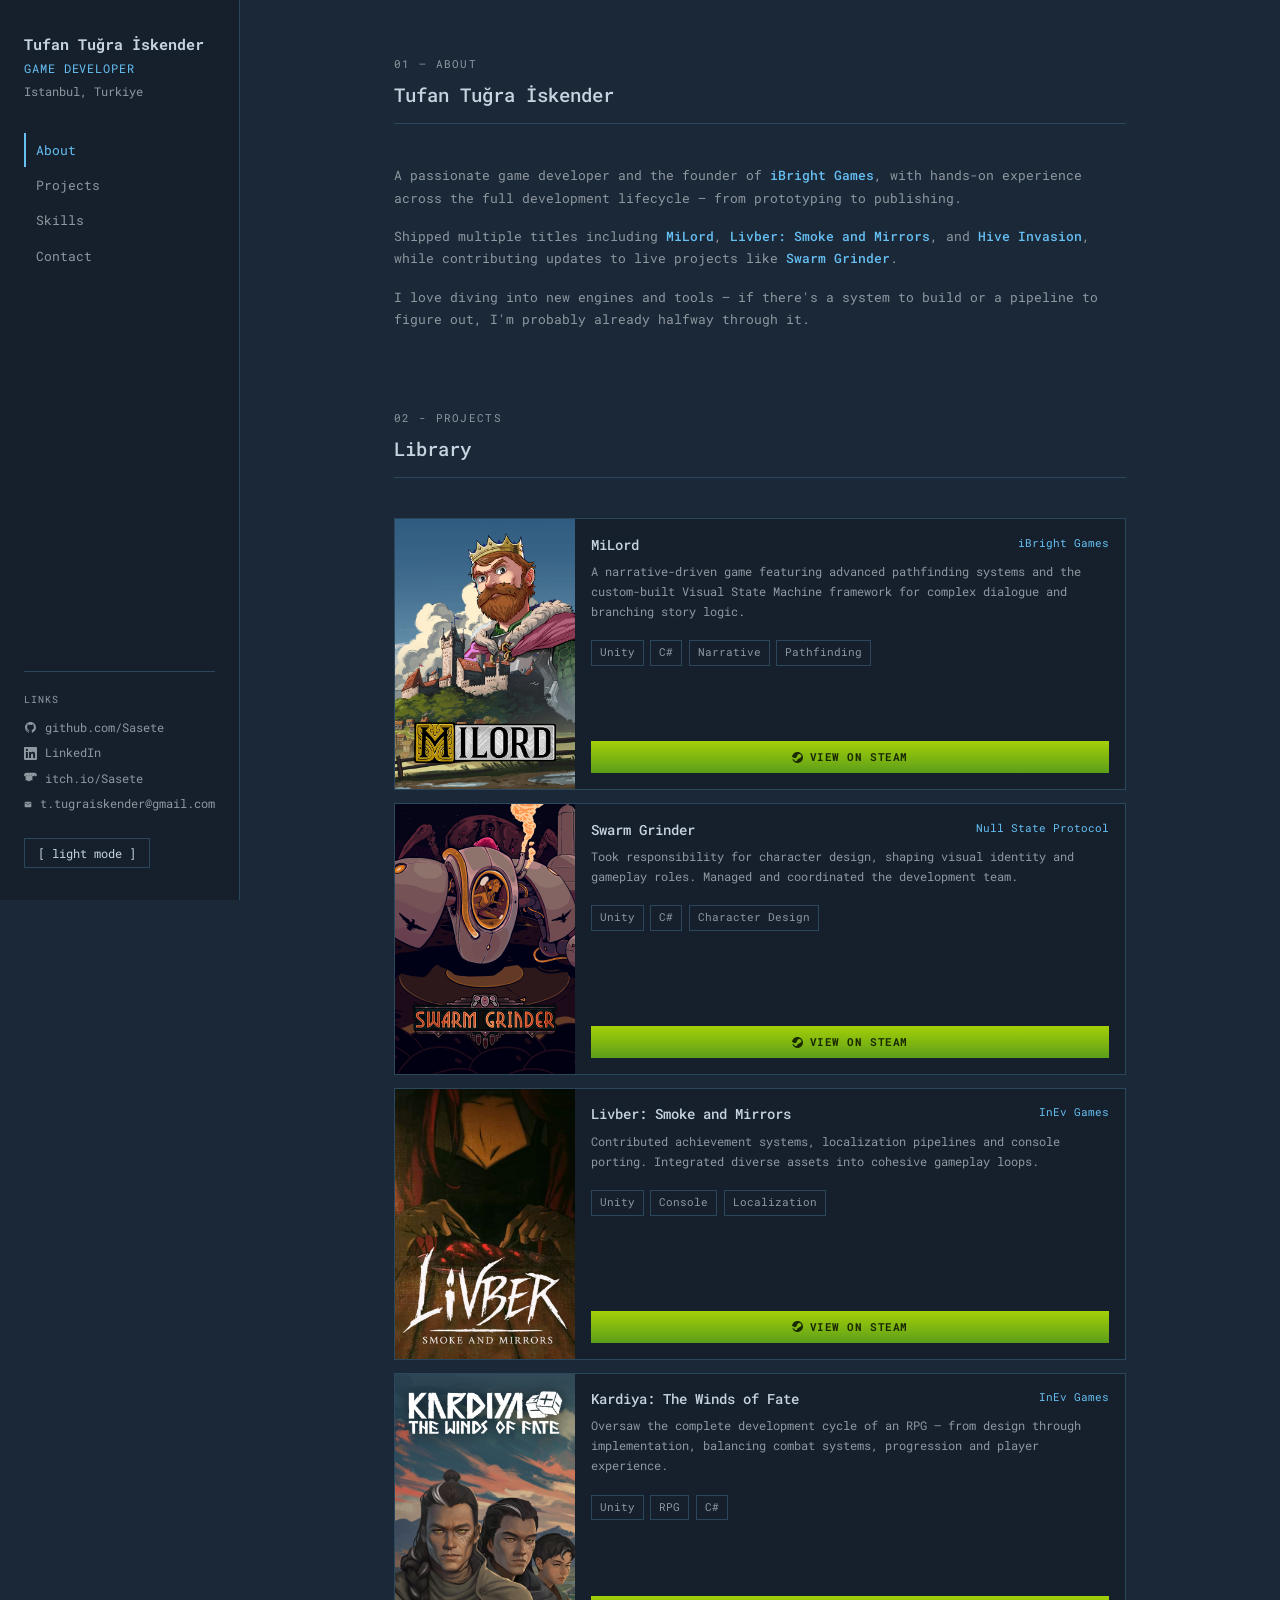
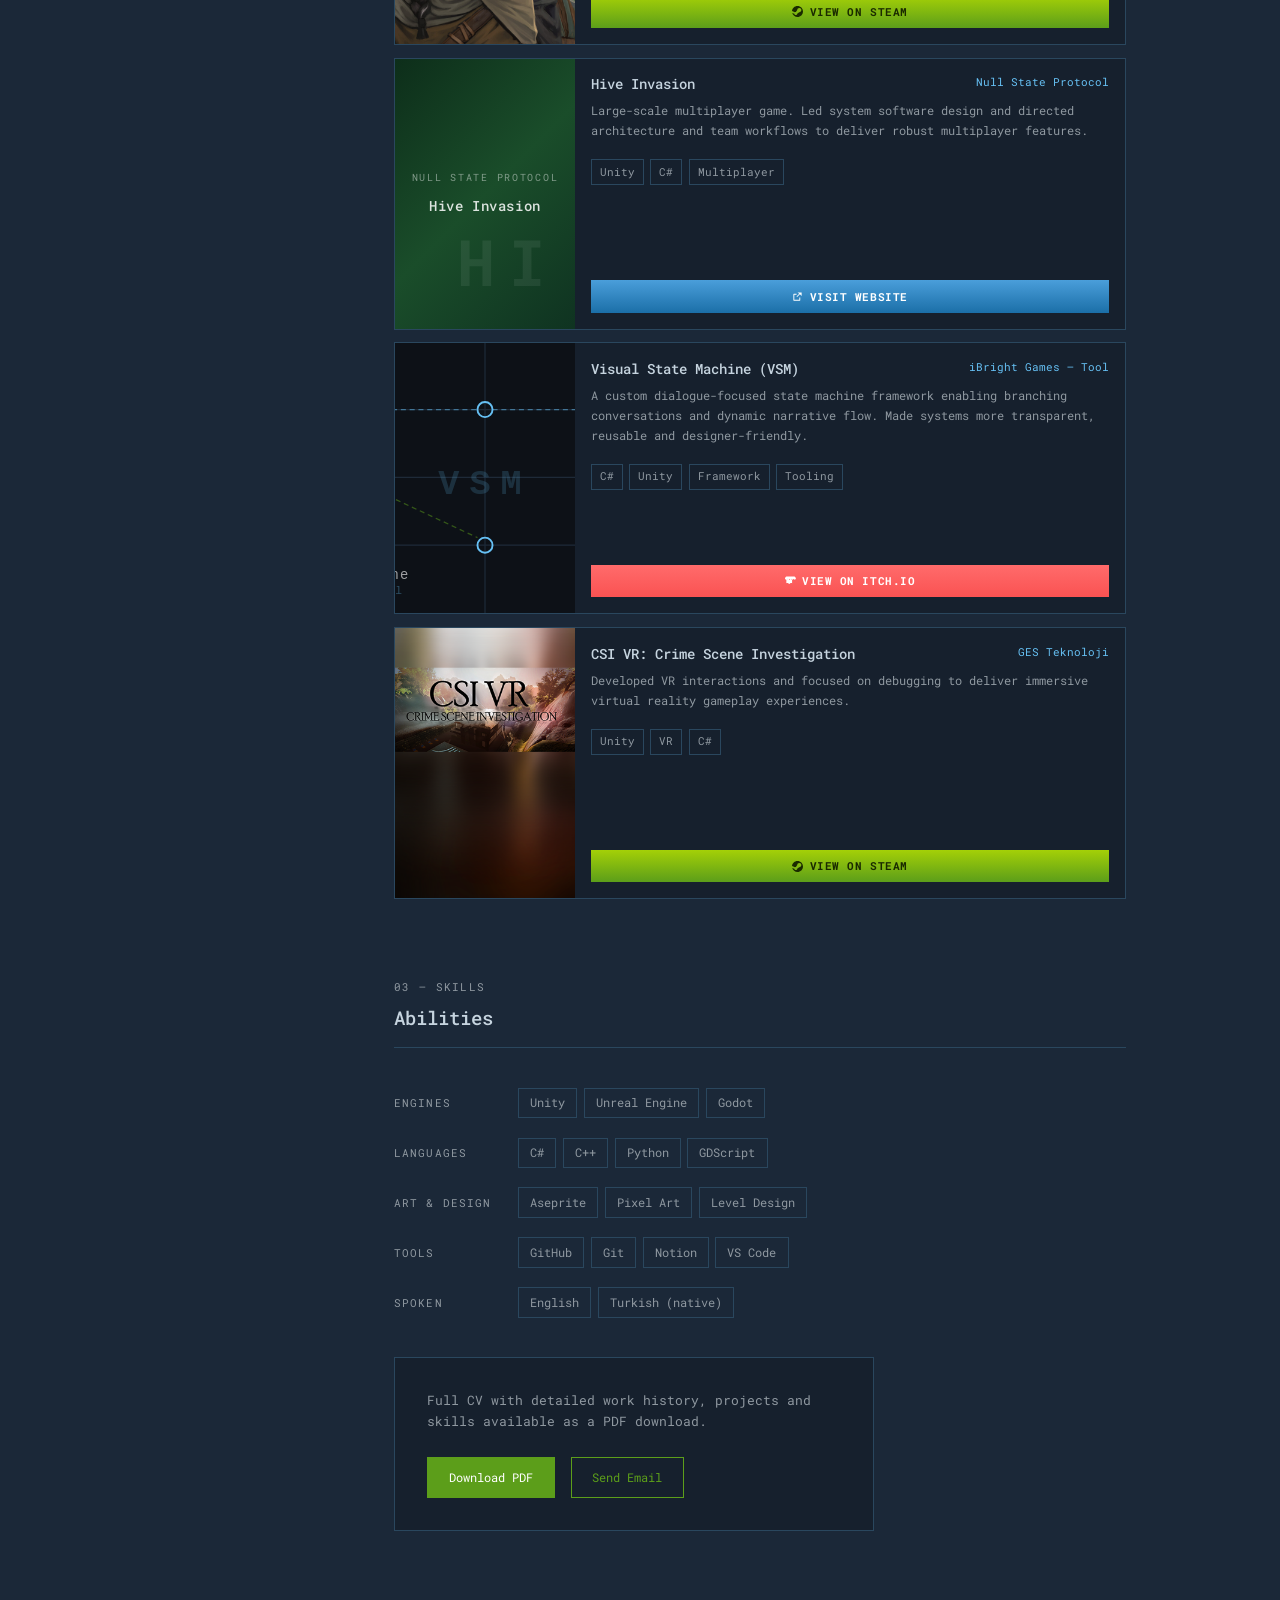
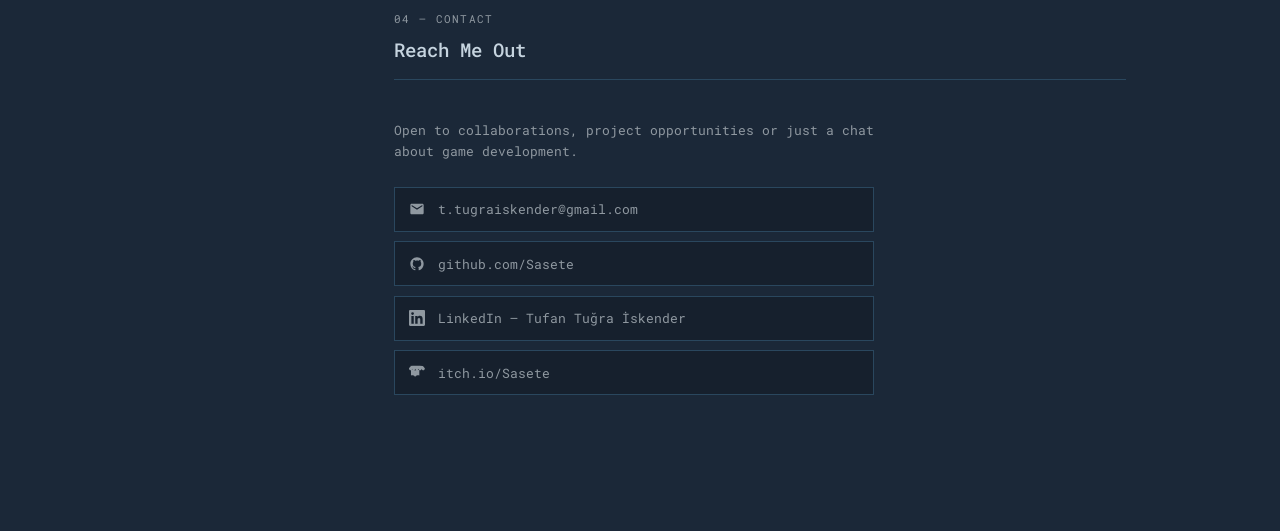
==== index.html @ b5fe5de0 "Some tweaks" ====
<!DOCTYPE html>
<html lang="en">
<head>
  <meta charset="UTF-8" />
  <meta name="viewport" content="width=device-width, initial-scale=1.0" />
  <title>Tufan Tuğra İskender — Game Developer</title>
  <link href="https://fonts.googleapis.com/css2?family=Roboto+Mono:wght@300;400;500;700&display=swap" rel="stylesheet" />
  <style>
    /* ── Variables ───────────────────────────────────────── */
    :root {
      --primary-bg:    #eef2f7;
      --secondary-bg:  #ffffff;
      --text-primary:  #1a2634;
      --text-secondary:#5a6e82;
      --accent:        #1b6fa8;
      --accent-hover:  #1a5f94;
      --border:        #c2d0df;
      --sidebar-w:     240px;
    }
    body.dark {
      --primary-bg:    #1b2838;
      --secondary-bg:  #16202d;
      --text-primary:  #c6d4df;
      --text-secondary:#8f98a0;
      --accent:        #66c0f4;
      --accent-hover:  #4fa3e3;
      --border:        #2a475e;
    }

    /* ── Reset ───────────────────────────────────────────── */
    *, *::before, *::after { box-sizing: border-box; margin: 0; padding: 0; }
    html { scroll-behavior: smooth; }
    body {
      font-family: 'Roboto Mono', monospace;
      font-size: 0.875rem;
      line-height: 1.6;
      background: var(--primary-bg);
      color: var(--text-primary);
      transition: background 0.3s, color 0.3s;
    }
    a { color: var(--accent); text-decoration: none; }
    a:hover { color: var(--accent-hover); }

    /* ── Sidebar ─────────────────────────────────────────── */
    .sidebar {
      position: fixed;
      top: 0; left: 0;
      width: var(--sidebar-w);
      height: 100vh;
      background: var(--secondary-bg);
      border-right: 1px solid var(--border);
      display: flex;
      flex-direction: column;
      padding: 2rem 1.5rem;
      overflow-y: auto;
      z-index: 100;
      transition: background 0.3s, border-color 0.3s;
    }
    .sidebar-name {
      font-size: 0.95rem;
      font-weight: 700;
      color: var(--text-primary);
      margin-bottom: 0.2rem;
    }
    .sidebar-title {
      font-size: 0.72rem;
      color: var(--accent);
      text-transform: uppercase;
      letter-spacing: 0.08em;
      margin-bottom: 0.3rem;
    }
    .sidebar-location {
      font-size: 0.72rem;
      color: var(--text-secondary);
      margin-bottom: 2rem;
    }
    .sidebar-nav { flex: 1; }
    .sidebar-nav ul { list-style: none; }
    .sidebar-nav li { margin-bottom: 0.1rem; }
    .sidebar-nav a {
      display: block;
      padding: 0.4rem 0;
      font-size: 0.82rem;
      color: var(--text-secondary);
      transition: color 0.2s, padding-left 0.2s;
      border-left: 2px solid transparent;
      padding-left: 0.6rem;
    }
    .sidebar-nav a:hover,
    .sidebar-nav a.active {
      color: var(--accent);
      border-left-color: var(--accent);
    }
    .sidebar-divider {
      border: none;
      border-top: 1px solid var(--border);
      margin: 1.2rem 0;
    }
    .sidebar-section-label {
      font-size: 0.65rem;
      text-transform: uppercase;
      letter-spacing: 0.1em;
      color: var(--text-secondary);
      margin-bottom: 0.6rem;
    }
    .sidebar-links { display: flex; flex-direction: column; gap: 0.35rem; }
    .sidebar-links a {
      font-size: 0.78rem;
      color: var(--text-secondary);
      display: flex; align-items: center; gap: 0.5rem;
    }
    .sidebar-links a:hover { color: var(--accent); }
    .sidebar-footer { margin-top: auto; padding-top: 1.5rem; }
    .theme-btn {
      background: none;
      border: 1px solid var(--border);
      color: var(--text-primary);
      font-family: 'Roboto Mono', monospace;
      font-size: 0.72rem;
      padding: 0.4rem 0.8rem;
      cursor: pointer;
      transition: border-color 0.2s, color 0.2s;
    }
    .theme-btn:hover { border-color: var(--accent); color: var(--accent); }

    /* ── Content ─────────────────────────────────────────── */
    .content {
      margin-left: max(var(--sidebar-w), calc((100% - 860px + var(--sidebar-w)) / 2));
      padding: 3.5rem 4rem;
      max-width: 860px;
    }

    /* ── Section ─────────────────────────────────────────── */
    .section { margin-bottom: 5rem; }
    .section-header {
      margin-bottom: 2.5rem;
      padding-bottom: 0.8rem;
      border-bottom: 1px solid var(--border);
    }
    .section-eyebrow {
      font-size: 0.68rem;
      text-transform: uppercase;
      letter-spacing: 0.12em;
      color: var(--text-secondary);
      display: block;
      margin-bottom: 0.4rem;
    }
    .section-title {
      font-size: 1.2rem;
      font-weight: 500;
      color: var(--text-primary);
    }

    /* ── About ───────────────────────────────────────────── */
    .about-bio p {
      color: var(--text-secondary);
      font-size: 0.82rem;
      margin-bottom: 1rem;
      line-height: 1.7;
    }
    .about-bio p:last-child { margin-bottom: 0; }
    .about-bio strong { color: var(--accent); font-weight: 500; }

    /* ── Experience ──────────────────────────────────────── */
    .exp-list { display: flex; flex-direction: column; gap: 2.5rem; }
    .exp-item {}
    .exp-header {
      display: flex; align-items: baseline;
      justify-content: space-between;
      margin-bottom: 0.15rem;
      flex-wrap: wrap; gap: 0.3rem;
    }
    .exp-company {
      font-size: 0.9rem;
      font-weight: 500;
      color: var(--text-primary);
    }
    .exp-period {
      font-size: 0.72rem;
      color: var(--text-secondary);
    }
    .exp-role {
      font-size: 0.75rem;
      color: var(--accent);
      text-transform: uppercase;
      letter-spacing: 0.06em;
      margin-bottom: 0.9rem;
    }
    .exp-projects { display: flex; flex-direction: column; gap: 1rem; }
    .exp-project-name {
      font-size: 0.8rem;
      font-weight: 500;
      color: var(--text-primary);
      margin-bottom: 0.3rem;
      border-left: 2px solid var(--accent);
      padding-left: 0.6rem;
    }
    .exp-bullets { list-style: none; padding-left: 1.2rem; }
    .exp-bullets li {
      position: relative;
      font-size: 0.78rem;
      color: var(--text-secondary);
      line-height: 1.6;
      margin-bottom: 0.2rem;
      padding-left: 0.2rem;
    }
    .exp-bullets li::before {
      content: "—";
      position: absolute;
      left: -1rem;
      color: var(--accent);
    }

    /* ── Skills ──────────────────────────────────────────── */
    .skills-grid { display: flex; flex-direction: column; gap: 1.2rem; }
    .skill-row { display: flex; align-items: baseline; gap: 1.5rem; flex-wrap: wrap; }
    .skill-row-label {
      font-size: 0.7rem;
      text-transform: uppercase;
      letter-spacing: 0.1em;
      color: var(--text-secondary);
      min-width: 100px;
      flex-shrink: 0;
    }
    .skill-tags { display: flex; flex-wrap: wrap; gap: 0.4rem; }
    .tag {
      font-size: 0.75rem;
      color: var(--text-secondary);
      background: var(--primary-bg);
      padding: 0.3rem 0.7rem;
      border: 1px solid var(--border);
      transition: color 0.2s, border-color 0.2s;
    }
    .tag:hover { color: var(--accent); border-color: var(--accent); }

    /* ── Project Covers ──────────────────────────────────── */
    .project-cover {
      width: 180px;
      flex-shrink: 0;
      aspect-ratio: 2 / 3;
      overflow: hidden;
      position: relative;
      background: var(--primary-bg);
    }
    .project-cover img {
      width: 100%; height: 100%;
      object-fit: cover; display: block;
    }
    .project-cover-placeholder {
      width: 100%; height: 100%;
      display: flex; align-items: center; justify-content: center;
      flex-direction: column; gap: 0.6rem;
      font-family: 'Roboto Mono', monospace;
      position: absolute; top: 0; left: 0;
    }
    .project-cover-placeholder .ph-label {
      font-size: 0.6rem;
      text-transform: uppercase;
      letter-spacing: 0.18em;
      opacity: 0.45;
      color: #fff;
    }
    .project-cover-placeholder .ph-title {
      font-size: 0.88rem;
      font-weight: 500;
      color: rgba(255,255,255,0.85);
      letter-spacing: 0.04em;
      text-align: center;
      padding: 0 1rem;
    }
    .project-cover-placeholder .ph-mono {
      font-size: 4rem;
      font-weight: 700;
      color: rgba(255,255,255,0.07);
      letter-spacing: 0.2em;
      position: absolute;
      bottom: 1rem; right: 1rem;
    }

    /* ── Projects ────────────────────────────────────────── */
    .projects-list {
      display: flex;
      flex-direction: column;
      gap: 0.8rem;
    }
    .project-item {
      display: flex;
      flex-direction: row;
      color: inherit;
      text-decoration: none;
      border: 1px solid var(--border);
      background: var(--secondary-bg);
      transition: border-color 0.2s;
      cursor: pointer;
      overflow: hidden;
    }
    .project-item:hover { border-color: var(--accent); }
    .project-item-body {
      padding: 0.9rem 1rem 1rem;
      display: flex;
      flex-direction: column;
      justify-content: space-between;
      flex: 1;
      min-width: 0;
    }
    .project-item-body-top { display: flex; flex-direction: column; gap: 0.35rem; }
    .project-store-btn {
      display: flex;
      align-items: center;
      justify-content: center;
      gap: 0.4rem;
      margin-top: 0.8rem;
      padding: 0.45rem 0.7rem;
      background: linear-gradient(180deg, #a4d007 0%, #5c9e1a 100%);
      color: #1a2a00;
      font-family: 'Roboto Mono', monospace;
      font-size: 0.7rem;
      font-weight: 700;
      letter-spacing: 0.05em;
      text-transform: uppercase;
      border: none;
      transition: filter 0.15s;
    }
    .project-item:hover .project-store-btn { filter: brightness(1.12); }
    .project-store-btn.itch {
      background: linear-gradient(180deg, #ff6b6b 0%, #fa5252 100%);
      color: #fff;
    }
    .project-store-btn.website {
      background: linear-gradient(180deg, #4a9eda 0%, #1b6fa8 100%);
      color: #fff;
    }
    .project-cover-cta {
      position: absolute; inset: 0;
      display: flex; align-items: center; justify-content: center;
      background: rgba(0,0,0,0.5);
      opacity: 0;
      transition: opacity 0.2s;
      font-size: 0.68rem;
      letter-spacing: 0.14em;
      text-transform: uppercase;
      color: rgba(255,255,255,0.9);
      gap: 0.4rem;
    }
    .project-item:hover .project-cover-cta { opacity: 1; }
    .project-top {
      display: flex; align-items: flex-start;
      justify-content: space-between;
      flex-wrap: wrap; gap: 0.3rem;
    }
    .project-name {
      font-size: 0.88rem;
      font-weight: 500;
      color: var(--text-primary);
    }
    .project-company {
      font-size: 0.7rem;
      color: var(--accent);
    }
    .project-desc {
      font-size: 0.78rem;
      color: var(--text-secondary);
      line-height: 1.6;
      margin-bottom: 0.8rem;
    }
    .project-tags { display: flex; flex-wrap: wrap; gap: 0.4rem; }
    .project-tag {
      font-size: 0.68rem;
      color: var(--text-secondary);
      border: 1px solid var(--border);
      padding: 0.2rem 0.5rem;
    }
    .project-footer {
      display: flex; align-items: center;
      justify-content: space-between;
      flex-wrap: wrap; gap: 0.5rem;
      margin-top: 0.9rem;
    }
    .project-store-link {
      display: inline-flex; align-items: center; gap: 0.4rem;
      font-size: 0.72rem;
      color: var(--text-secondary);
      border: 1px solid var(--border);
      padding: 0.3rem 0.7rem;
      transition: border-color 0.2s, color 0.2s;
    }
    .project-store-link:hover {
      border-color: var(--accent);
      color: var(--accent);
    }

    /* ── CV ──────────────────────────────────────────────── */
    .cv-block {
      border: 1px solid var(--border);
      padding: 2rem;
      background: var(--secondary-bg);
      max-width: 480px;
    }
    .cv-block p {
      font-size: 0.8rem;
      color: var(--text-secondary);
      margin-bottom: 1.5rem;
      line-height: 1.7;
    }
    .cv-buttons { display: flex; gap: 1rem; flex-wrap: wrap; }
    .btn {
      display: inline-block;
      padding: 0.6rem 1.3rem;
      font-family: 'Roboto Mono', monospace;
      font-size: 0.78rem;
      cursor: pointer;
      transition: all 0.2s;
      text-decoration: none;
    }
    .btn-filled {
      background: var(--accent);
      color: #fff;
      border: 1px solid var(--accent);
    }
    .btn-filled:hover {
      background: var(--accent-hover);
      border-color: var(--accent-hover);
      color: #fff;
    }
    body.dark .btn-filled {
      background: #5c9e1a;
      border-color: #5c9e1a;
      color: #fff;
    }
    body.dark .btn-filled:hover {
      background: #6db82a;
      border-color: #6db82a;
      color: #fff;
    }
    .btn-outline {
      background: transparent;
      color: var(--accent);
      border: 1px solid var(--accent);
    }
    .btn-outline:hover {
      background: var(--accent);
      color: #fff;
    }
    .btn-secondary {
      background: transparent;
      border: 1px solid var(--accent);
      color: var(--accent);
    }
    .btn-secondary:hover {
      background: var(--accent);
      color: #fff;
    }
    body.dark .btn-secondary {
      border-color: #5c9e1a;
      color: #5c9e1a;
    }
    body.dark .btn-secondary:hover {
      background: #5c9e1a;
      border-color: #5c9e1a;
      color: #fff;
    }

    /* ── Contact ─────────────────────────────────────────── */
    .contact-block { max-width: 480px; }
    .contact-block p {
      font-size: 0.8rem;
      color: var(--text-secondary);
      margin-bottom: 1.5rem;
      line-height: 1.7;
    }
    .contact-links-list { display: flex; flex-direction: column; gap: 0.6rem; }
    .contact-link-item {
      display: flex; align-items: center; gap: 0.8rem;
      padding: 0.7rem 0.9rem;
      border: 1px solid var(--border);
      background: var(--secondary-bg);
      font-size: 0.8rem;
      color: var(--text-secondary);
      transition: border-color 0.2s, color 0.2s;
    }
    .contact-link-item:hover {
      border-color: var(--accent);
      color: var(--accent);
    }
    .contact-link-item span:first-child { font-size: 1rem; }

    /* ── Education ───────────────────────────────────────── */
    .edu-item { display: flex; justify-content: space-between; flex-wrap: wrap; gap: 0.5rem; }
    .edu-degree { font-size: 0.82rem; font-weight: 500; color: var(--text-primary); }
    .edu-school { font-size: 0.78rem; color: var(--text-secondary); margin-top: 0.2rem; }
    .edu-years { font-size: 0.75rem; color: var(--text-secondary); }

    /* ── Hamburger / Mobile ──────────────────────────────── */
    .hamburger {
      display: none;
      position: fixed; top: 1rem; right: 1rem;
      z-index: 200;
      background: var(--secondary-bg);
      border: 1px solid var(--border);
      padding: 0.5rem;
      cursor: pointer;
      flex-direction: column; gap: 4px;
    }
    .hamburger span {
      display: block; width: 20px; height: 2px;
      background: var(--text-primary);
      transition: all 0.3s;
    }

    @media (max-width: 768px) {
      .sidebar {
        transform: translateX(-100%);
        transition: transform 0.3s;
      }
      .sidebar.open { transform: translateX(0); }
      .content { margin-left: 0; padding: 2rem 1.5rem; }
      .hamburger { display: flex; }
    }
  </style>
</head>
<body class="dark">

<!-- Sidebar -->
<aside class="sidebar" id="sidebar">
  <div class="sidebar-name">Tufan Tuğra İskender</div>
  <div class="sidebar-title">Game Developer</div>
  <div class="sidebar-location">Istanbul, Turkiye</div>

  <nav class="sidebar-nav">
    <ul>
      <li><a href="#about" class="active">About</a></li>
      <li><a href="#projects">Projects</a></li>
      <li><a href="#skills">Skills</a></li>
      <li><a href="#contact">Contact</a></li>
    </ul>
  </nav>

  <hr class="sidebar-divider" />

  <div class="sidebar-section-label">Links</div>
  <div class="sidebar-links">
    <a href="https://github.com/Sasete" target="_blank">
      <svg width="13" height="13" viewBox="0 0 24 24" fill="currentColor"><path d="M12 2C6.477 2 2 6.477 2 12c0 4.418 2.865 8.166 6.839 9.489.5.092.682-.217.682-.482 0-.237-.009-.868-.013-1.703-2.782.603-3.369-1.342-3.369-1.342-.454-1.154-1.11-1.461-1.11-1.461-.908-.62.069-.608.069-.608 1.003.07 1.531 1.03 1.531 1.03.892 1.529 2.341 1.088 2.91.832.092-.647.35-1.088.636-1.338-2.22-.253-4.555-1.11-4.555-4.943 0-1.091.39-1.984 1.029-2.683-.103-.253-.446-1.27.098-2.647 0 0 .84-.268 2.75 1.026A9.578 9.578 0 0 1 12 6.836c.85.004 1.705.114 2.504.336 1.909-1.294 2.747-1.026 2.747-1.026.546 1.377.202 2.394.1 2.647.64.699 1.028 1.592 1.028 2.683 0 3.841-2.337 4.687-4.565 4.935.359.309.678.919.678 1.852 0 1.336-.012 2.415-.012 2.743 0 .267.18.579.688.481C19.138 20.163 22 16.418 22 12c0-5.523-4.477-10-10-10z"/></svg>
      github.com/Sasete
    </a>
    <a href="https://linkedin.com/in/tufan-tugra-iskender" target="_blank">
      <svg width="13" height="13" viewBox="0 0 24 24" fill="currentColor"><path d="M20.447 20.452h-3.554v-5.569c0-1.328-.027-3.037-1.852-3.037-1.853 0-2.136 1.445-2.136 2.939v5.667H9.351V9h3.414v1.561h.046c.477-.9 1.637-1.85 3.37-1.85 3.601 0 4.267 2.37 4.267 5.455v6.286zM5.337 7.433a2.062 2.062 0 0 1-2.063-2.065 2.064 2.064 0 1 1 2.063 2.065zm1.782 13.019H3.555V9h3.564v11.452zM22.225 0H1.771C.792 0 0 .774 0 1.729v20.542C0 23.227.792 24 1.771 24h20.451C23.2 24 24 23.227 24 22.271V1.729C24 .774 23.2 0 22.222 0h.003z"/></svg>
      LinkedIn
    </a>
    <a href="https://sasete.itch.io" target="_blank">
      <svg width="13" height="13" viewBox="0 0 24 24" fill="currentColor"><path d="M3.13 1.338C2.08 1.96.02 4.328 0 4.95v.7c0 1.29 1.21 2.4 2.3 2.4 1.31 0 2.4-1.1 2.4-2.4 0 1.3 1.07 2.4 2.38 2.4 1.31 0 2.35-1.1 2.35-2.4 0 1.3 1.1 2.4 2.4 2.4h.05c1.3 0 2.4-1.1 2.4-2.4 0 1.3 1.04 2.4 2.35 2.4 1.31 0 2.38-1.1 2.38-2.4 0 1.3 1.09 2.4 2.4 2.4 1.09 0 2.3-1.1 2.3-2.4v-.7c-.02-.62-2.08-2.99-3.13-3.61-3.22-.06-6.55-.1-9.87-.09-3.32 0-6.65.03-9.87.1zm8.87 5.82c-.2.002-.39.01-.58.026-.85.08-1.63.28-2.19.63-.22.13-.43.28-.6.44-.18-.16-.38-.31-.6-.44-.56-.35-1.34-.55-2.19-.63-1-.09-2.11.05-2.87.42v8.25c.76-.35 1.73-.46 2.66-.38 1 .09 1.97.43 2.5 1.06.17.2.28.42.28.65h1.64c0-.23.11-.45.28-.65.53-.63 1.5-.97 2.5-1.06.93-.08 1.9.03 2.66.38V7.84c-.76-.37-1.87-.51-2.87-.42-.85.08-1.63.28-2.19.63-.22.13-.43.28-.6.44-.17-.16-.38-.31-.6-.44-.56-.35-1.34-.55-2.19-.63-.2-.016-.39-.024-.58-.026z"/></svg>
      itch.io/Sasete
    </a>
    <a href="mailto:t.tugraiskender@gmail.com">
      <svg width="13" height="13" viewBox="0 0 24 24" fill="currentColor"><path d="M20 4H4c-1.1 0-2 .9-2 2v12c0 1.1.9 2 2 2h16c1.1 0 2-.9 2-2V6c0-1.1-.9-2-2-2zm0 4l-8 5-8-5V6l8 5 8-5v2z"/></svg>
      t.tugraiskender@gmail.com
    </a>
  </div>

  <div class="sidebar-footer">
    <button class="theme-btn" id="themeBtn">[ light mode ]</button>
  </div>
</aside>

<!-- Hamburger -->
<button class="hamburger" id="hamburger" aria-label="Menu">
  <span></span><span></span><span></span>
</button>

<!-- Main Content -->
<main class="content">

  <!-- About -->
  <section class="section" id="about">
    <div class="section-header">
      <span class="section-eyebrow">01 — About</span>
      <h2 class="section-title">Tufan Tuğra İskender</h2>
    </div>
    <div class="about-bio">
      <p>
        A passionate game developer and the founder of <strong>iBright Games</strong>, with hands-on
        experience across the full development lifecycle — from prototyping to publishing.
      </p>
      <p>
        Shipped multiple titles including <strong>MiLord</strong>, <strong>Livber: Smoke and Mirrors</strong>,
        and <strong>Hive Invasion</strong>, while contributing updates to live projects like
        <strong>Swarm Grinder</strong>.
      </p>
      <p>
        I love diving into new engines and tools — if there's a system to build or a pipeline
        to figure out, I'm probably already halfway through it.
      </p>
    </div>
  </section>

  <!-- Projects -->
  <section class="section" id="projects">
    <div class="section-header">
      <span class="section-eyebrow">02 - Projects</span>
      <h2 class="section-title">Library</h2>
    </div>
    <div class="projects-list">

      <a class="project-item" href="https://store.steampowered.com/app/2455460/Milord/" target="_blank"><!-- replace # with Steam URL -->
        <div class="project-cover">
          <img src="covers/milord.png" alt="MiLord cover">
          <div class="project-cover-placeholder" style="display:none; background: linear-gradient(135deg, #1a1240 0%, #2e1f6e 50%, #1b2838 100%);">
            <span class="ph-label">iBright Games</span>
            <span class="ph-title">MiLord</span>
            <span class="ph-mono">ML</span>
          </div>
          <div class="project-cover-cta">
            <svg width="13" height="13" viewBox="0 0 24 24" fill="currentColor"><path d="M11.979 0C5.678 0 .511 4.86.022 11.037l6.432 2.658c.545-.371 1.203-.59 1.912-.59.063 0 .125.004.188.006l2.861-4.142V8.91c0-2.495 2.028-4.524 4.524-4.524 2.494 0 4.524 2.031 4.524 4.527s-2.03 4.525-4.524 4.525h-.105l-4.076 2.911c0 .052.004.105.004.159 0 1.875-1.515 3.396-3.39 3.396-1.635 0-3.016-1.173-3.331-2.727L.436 15.27C1.862 20.307 6.486 24 11.979 24c6.627 0 11.999-5.373 11.999-12S18.606 0 11.979 0z"/></svg>
            View on Steam ↗
          </div>
        </div>
        <div class="project-item-body">
          <div class="project-item-body-top">
            <div class="project-top">
              <span class="project-name">MiLord</span>
              <span class="project-company">iBright Games</span>
            </div>
            <p class="project-desc">
              A narrative-driven game featuring advanced pathfinding systems and the custom-built
              Visual State Machine framework for complex dialogue and branching story logic.
            </p>
            <div class="project-tags">
              <span class="project-tag">Unity</span>
              <span class="project-tag">C#</span>
              <span class="project-tag">Narrative</span>
              <span class="project-tag">Pathfinding</span>
            </div>
          </div>
          <div class="project-store-btn">
            <svg width="11" height="11" viewBox="0 0 24 24" fill="currentColor"><path d="M11.979 0C5.678 0 .511 4.86.022 11.037l6.432 2.658c.545-.371 1.203-.59 1.912-.59.063 0 .125.004.188.006l2.861-4.142V8.91c0-2.495 2.028-4.524 4.524-4.524 2.494 0 4.524 2.031 4.524 4.527s-2.03 4.525-4.524 4.525h-.105l-4.076 2.911c0 .052.004.105.004.159 0 1.875-1.515 3.396-3.39 3.396-1.635 0-3.016-1.173-3.331-2.727L.436 15.27C1.862 20.307 6.486 24 11.979 24c6.627 0 11.999-5.373 11.999-12S18.606 0 11.979 0z"/></svg>
            View on Steam
          </div>
        </div>
      </a>

      <a class="project-item" href="https://store.steampowered.com/app/1375900/Swarm_Grinder/" target="_blank"><!-- replace # with Steam URL -->
        <div class="project-cover">
          <img src="covers/swarm-grinder.png" alt="Swarm Grinder cover">
          <div class="project-cover-placeholder" style="display:none; background: linear-gradient(135deg, #1a0e2e 0%, #3a1a5c 50%, #1e1030 100%);">
            <span class="ph-label">Null State Protocol</span>
            <span class="ph-title">Swarm Grinder</span>
            <span class="ph-mono">SG</span>
          </div>
          <div class="project-cover-cta">
            <svg width="13" height="13" viewBox="0 0 24 24" fill="currentColor"><path d="M11.979 0C5.678 0 .511 4.86.022 11.037l6.432 2.658c.545-.371 1.203-.59 1.912-.59.063 0 .125.004.188.006l2.861-4.142V8.91c0-2.495 2.028-4.524 4.524-4.524 2.494 0 4.524 2.031 4.524 4.527s-2.03 4.525-4.524 4.525h-.105l-4.076 2.911c0 .052.004.105.004.159 0 1.875-1.515 3.396-3.39 3.396-1.635 0-3.016-1.173-3.331-2.727L.436 15.27C1.862 20.307 6.486 24 11.979 24c6.627 0 11.999-5.373 11.999-12S18.606 0 11.979 0z"/></svg>
            View on Steam ↗
          </div>
        </div>
        <div class="project-item-body">
          <div class="project-item-body-top">
            <div class="project-top">
              <span class="project-name">Swarm Grinder</span>
              <span class="project-company">Null State Protocol</span>
            </div>
            <p class="project-desc">
              Took responsibility for character design, shaping visual identity and gameplay roles.
              Managed and coordinated the development team.
            </p>
            <div class="project-tags">
              <span class="project-tag">Unity</span>
              <span class="project-tag">C#</span>
              <span class="project-tag">Character Design</span>
            </div>
          </div>
          <div class="project-store-btn">
            <svg width="11" height="11" viewBox="0 0 24 24" fill="currentColor"><path d="M11.979 0C5.678 0 .511 4.86.022 11.037l6.432 2.658c.545-.371 1.203-.59 1.912-.59.063 0 .125.004.188.006l2.861-4.142V8.91c0-2.495 2.028-4.524 4.524-4.524 2.494 0 4.524 2.031 4.524 4.527s-2.03 4.525-4.524 4.525h-.105l-4.076 2.911c0 .052.004.105.004.159 0 1.875-1.515 3.396-3.39 3.396-1.635 0-3.016-1.173-3.331-2.727L.436 15.27C1.862 20.307 6.486 24 11.979 24c6.627 0 11.999-5.373 11.999-12S18.606 0 11.979 0z"/></svg>
            View on Steam
          </div>
        </div>
      </a>

      <a class="project-item" href="https://store.steampowered.com/app/3700580/Livber_Smoke_and_Mirrors/" target="_blank"><!-- replace # with Steam URL -->
        <div class="project-cover">
          <img src="covers/livber.jpg" alt="Livber: Smoke and Mirrors cover">
          <div class="project-cover-placeholder" style="display:none; background: linear-gradient(135deg, #1c1c1c 0%, #2e2e2e 40%, #1a1a22 100%);">
            <span class="ph-label">InEv Games</span>
            <span class="ph-title">Livber: Smoke and Mirrors</span>
            <span class="ph-mono">LSM</span>
          </div>
          <div class="project-cover-cta">
            <svg width="13" height="13" viewBox="0 0 24 24" fill="currentColor"><path d="M11.979 0C5.678 0 .511 4.86.022 11.037l6.432 2.658c.545-.371 1.203-.59 1.912-.59.063 0 .125.004.188.006l2.861-4.142V8.91c0-2.495 2.028-4.524 4.524-4.524 2.494 0 4.524 2.031 4.524 4.527s-2.03 4.525-4.524 4.525h-.105l-4.076 2.911c0 .052.004.105.004.159 0 1.875-1.515 3.396-3.39 3.396-1.635 0-3.016-1.173-3.331-2.727L.436 15.27C1.862 20.307 6.486 24 11.979 24c6.627 0 11.999-5.373 11.999-12S18.606 0 11.979 0z"/></svg>
            View on Steam ↗
          </div>
        </div>
        <div class="project-item-body">
          <div class="project-item-body-top">
            <div class="project-top">
              <span class="project-name">Livber: Smoke and Mirrors</span>
              <span class="project-company">InEv Games</span>
            </div>
            <p class="project-desc">
              Contributed achievement systems, localization pipelines and console porting.
              Integrated diverse assets into cohesive gameplay loops.
            </p>
            <div class="project-tags">
              <span class="project-tag">Unity</span>
              <span class="project-tag">Console</span>
              <span class="project-tag">Localization</span>
            </div>
          </div>
          <div class="project-store-btn">
            <svg width="11" height="11" viewBox="0 0 24 24" fill="currentColor"><path d="M11.979 0C5.678 0 .511 4.86.022 11.037l6.432 2.658c.545-.371 1.203-.59 1.912-.59.063 0 .125.004.188.006l2.861-4.142V8.91c0-2.495 2.028-4.524 4.524-4.524 2.494 0 4.524 2.031 4.524 4.527s-2.03 4.525-4.524 4.525h-.105l-4.076 2.911c0 .052.004.105.004.159 0 1.875-1.515 3.396-3.39 3.396-1.635 0-3.016-1.173-3.331-2.727L.436 15.27C1.862 20.307 6.486 24 11.979 24c6.627 0 11.999-5.373 11.999-12S18.606 0 11.979 0z"/></svg>
            View on Steam
          </div>
        </div>
      </a>

      <a class="project-item" href="https://store.steampowered.com/app/3189020/Kardiya_The_Winds_of_Fate/" target="_blank"><!-- replace # with Steam URL -->
        <div class="project-cover">
          <img src="covers/kardiya.jpg" alt="Kardiya: The Winds of Fate cover">
          <div class="project-cover-placeholder" style="display:none; background: linear-gradient(135deg, #2e1000 0%, #5c2a00 50%, #3a1500 100%);">
            <span class="ph-label">InEv Games</span>
            <span class="ph-title">Kardiya: The Winds of Fate</span>
            <span class="ph-mono">KWF</span>
          </div>
          <div class="project-cover-cta">
            <svg width="13" height="13" viewBox="0 0 24 24" fill="currentColor"><path d="M11.979 0C5.678 0 .511 4.86.022 11.037l6.432 2.658c.545-.371 1.203-.59 1.912-.59.063 0 .125.004.188.006l2.861-4.142V8.91c0-2.495 2.028-4.524 4.524-4.524 2.494 0 4.524 2.031 4.524 4.527s-2.03 4.525-4.524 4.525h-.105l-4.076 2.911c0 .052.004.105.004.159 0 1.875-1.515 3.396-3.39 3.396-1.635 0-3.016-1.173-3.331-2.727L.436 15.27C1.862 20.307 6.486 24 11.979 24c6.627 0 11.999-5.373 11.999-12S18.606 0 11.979 0z"/></svg>
            View on Steam ↗
          </div>
        </div>
        <div class="project-item-body">
          <div class="project-item-body-top">
            <div class="project-top">
              <span class="project-name">Kardiya: The Winds of Fate</span>
              <span class="project-company">InEv Games</span>
            </div>
            <p class="project-desc">
              Oversaw the complete development cycle of an RPG — from design through
              implementation, balancing combat systems, progression and player experience.
            </p>
            <div class="project-tags">
              <span class="project-tag">Unity</span>
              <span class="project-tag">RPG</span>
              <span class="project-tag">C#</span>
            </div>
          </div>
          <div class="project-store-btn">
            <svg width="11" height="11" viewBox="0 0 24 24" fill="currentColor"><path d="M11.979 0C5.678 0 .511 4.86.022 11.037l6.432 2.658c.545-.371 1.203-.59 1.912-.59.063 0 .125.004.188.006l2.861-4.142V8.91c0-2.495 2.028-4.524 4.524-4.524 2.494 0 4.524 2.031 4.524 4.527s-2.03 4.525-4.524 4.525h-.105l-4.076 2.911c0 .052.004.105.004.159 0 1.875-1.515 3.396-3.39 3.396-1.635 0-3.016-1.173-3.331-2.727L.436 15.27C1.862 20.307 6.486 24 11.979 24c6.627 0 11.999-5.373 11.999-12S18.606 0 11.979 0z"/></svg>
            View on Steam
          </div>
        </div>
      </a>

      <a class="project-item" href="https://hiveinvasion.games" target="_blank"><!-- replace # with website URL -->
        <div class="project-cover">
          <img src="covers/hive-invasion.jpg" alt="Hive Invasion cover">
          <div class="project-cover-placeholder" style="display:none; background: linear-gradient(135deg, #0d2e1a 0%, #1a4d2a 50%, #0f3321 100%);">
            <span class="ph-label">Null State Protocol</span>
            <span class="ph-title">Hive Invasion</span>
            <span class="ph-mono">HI</span>
          </div>
          <div class="project-cover-cta">
            <svg width="13" height="13" viewBox="0 0 24 24" fill="currentColor"><path d="M10 6v2H5v11h11v-5h2v6a1 1 0 0 1-1 1H4a1 1 0 0 1-1-1V7a1 1 0 0 1 1-1h6zm11-3v8l-3.794-3.793-5.999 6-1.414-1.414 5.999-6L12 3h9z"/></svg>
            Visit Website ↗
          </div>
        </div>
        <div class="project-item-body">
          <div class="project-item-body-top">
            <div class="project-top">
              <span class="project-name">Hive Invasion</span>
              <span class="project-company">Null State Protocol</span>
            </div>
            <p class="project-desc">
              Large-scale multiplayer game. Led system software design and directed architecture
              and team workflows to deliver robust multiplayer features.
            </p>
            <div class="project-tags">
              <span class="project-tag">Unity</span>
              <span class="project-tag">C#</span>
              <span class="project-tag">Multiplayer</span>
            </div>
          </div>
          <div class="project-store-btn website">
            <svg width="11" height="11" viewBox="0 0 24 24" fill="currentColor"><path d="M10 6v2H5v11h11v-5h2v6a1 1 0 0 1-1 1H4a1 1 0 0 1-1-1V7a1 1 0 0 1 1-1h6zm11-3v8l-3.794-3.793-5.999 6-1.414-1.414 5.999-6L12 3h9z"/></svg>
            Visit Website
          </div>
        </div>
      </a>

      <a class="project-item" href="https://sasete.itch.io/vsm" target="_blank">
        <div class="project-cover" style="background: #0d1117;">
          <svg width="100%" height="100%" viewBox="0 0 460 215" xmlns="http://www.w3.org/2000/svg" preserveAspectRatio="xMidYMid slice" style="position:absolute;top:0;left:0;">
            <!-- grid lines -->
            <line x1="0" y1="53" x2="460" y2="53" stroke="#1e2a38" stroke-width="1"/>
            <line x1="0" y1="107" x2="460" y2="107" stroke="#1e2a38" stroke-width="1"/>
            <line x1="0" y1="161" x2="460" y2="161" stroke="#1e2a38" stroke-width="1"/>
            <line x1="115" y1="0" x2="115" y2="215" stroke="#1e2a38" stroke-width="1"/>
            <line x1="230" y1="0" x2="230" y2="215" stroke="#1e2a38" stroke-width="1"/>
            <line x1="345" y1="0" x2="345" y2="215" stroke="#1e2a38" stroke-width="1"/>
            <!-- nodes -->
            <circle cx="115" cy="53"  r="6" fill="none" stroke="#66c0f4" stroke-width="1.5"/>
            <circle cx="230" cy="53"  r="6" fill="none" stroke="#66c0f4" stroke-width="1.5"/>
            <circle cx="345" cy="53"  r="6" fill="none" stroke="#66c0f4" stroke-width="1.5"/>
            <circle cx="115" cy="107" r="6" fill="#66c0f4" stroke="#66c0f4" stroke-width="1.5" fill-opacity="0.3"/>
            <circle cx="230" cy="161" r="6" fill="none" stroke="#66c0f4" stroke-width="1.5"/>
            <circle cx="345" cy="107" r="6" fill="none" stroke="#5c9e1a" stroke-width="1.5"/>
            <!-- edges -->
            <line x1="121" y1="53"  x2="224" y2="53"  stroke="#66c0f4" stroke-width="1" stroke-dasharray="4 3" opacity="0.5"/>
            <line x1="236" y1="53"  x2="339" y2="53"  stroke="#66c0f4" stroke-width="1" stroke-dasharray="4 3" opacity="0.5"/>
            <line x1="115" y1="59"  x2="115" y2="101" stroke="#66c0f4" stroke-width="1" stroke-dasharray="4 3" opacity="0.5"/>
            <line x1="121" y1="107" x2="224" y2="155" stroke="#5c9e1a" stroke-width="1" stroke-dasharray="4 3" opacity="0.5"/>
            <line x1="345" y1="59"  x2="345" y2="101" stroke="#5c9e1a" stroke-width="1" stroke-dasharray="4 3" opacity="0.5"/>
            <!-- label -->
            <text x="230" y="120" text-anchor="middle" font-family="monospace" font-size="28" font-weight="700" fill="#66c0f4" fill-opacity="0.18" letter-spacing="8">VSM</text>
            <text x="18" y="200" font-family="monospace" font-size="9" fill="#66c0f4" fill-opacity="0.35" letter-spacing="2">iBright Games — Tool</text>
            <text x="18" y="188" font-family="monospace" font-size="11" fill="rgba(255,255,255,0.6)" letter-spacing="1">Visual State Machine</text>
          </svg>
          <div class="project-cover-cta">
            <svg width="13" height="13" viewBox="0 0 24 24" fill="currentColor"><path d="M3.13 1.338C2.08 1.96.02 4.328 0 4.95v.7c0 1.29 1.21 2.4 2.3 2.4 1.31 0 2.4-1.1 2.4-2.4 0 1.3 1.07 2.4 2.38 2.4 1.31 0 2.35-1.1 2.35-2.4 0 1.3 1.1 2.4 2.4 2.4h.05c1.3 0 2.4-1.1 2.4-2.4 0 1.3 1.04 2.4 2.35 2.4 1.31 0 2.38-1.1 2.38-2.4 0 1.3 1.09 2.4 2.4 2.4 1.09 0 2.3-1.1 2.3-2.4v-.7c-.02-.62-2.08-2.99-3.13-3.61-3.22-.06-6.55-.1-9.87-.09-3.32 0-6.65.03-9.87.1zm8.87 5.82c-.2.002-.39.01-.58.026-.85.08-1.63.28-2.19.63-.22.13-.43.28-.6.44-.18-.16-.38-.31-.6-.44-.56-.35-1.34-.55-2.19-.63-1-.09-2.11.05-2.87.42v8.25c.76-.35 1.73-.46 2.66-.38 1 .09 1.97.43 2.5 1.06.17.2.28.42.28.65h1.64c0-.23.11-.45.28-.65.53-.63 1.5-.97 2.5-1.06.93-.08 1.9.03 2.66.38V7.84c-.76-.37-1.87-.51-2.87-.42-.85.08-1.63.28-2.19.63-.22.13-.43.28-.6.44-.17-.16-.38-.31-.6-.44-.56-.35-1.34-.55-2.19-.63-.2-.016-.39-.024-.58-.026z"/></svg>
            View on itch.io ↗
          </div>
        </div>
        <div class="project-item-body">
          <div class="project-item-body-top">
            <div class="project-top">
              <span class="project-name">Visual State Machine (VSM)</span>
              <span class="project-company">iBright Games — Tool</span>
            </div>
            <p class="project-desc">
              A custom dialogue-focused state machine framework enabling branching
              conversations and dynamic narrative flow. Made systems more transparent,
              reusable and designer-friendly.
            </p>
            <div class="project-tags">
              <span class="project-tag">C#</span>
              <span class="project-tag">Unity</span>
              <span class="project-tag">Framework</span>
              <span class="project-tag">Tooling</span>
            </div>
          </div>
          <div class="project-store-btn itch">
            <svg width="11" height="11" viewBox="0 0 24 24" fill="currentColor"><path d="M3.13 1.338C2.08 1.96.02 4.328 0 4.95v.7c0 1.29 1.21 2.4 2.3 2.4 1.31 0 2.4-1.1 2.4-2.4 0 1.3 1.07 2.4 2.38 2.4 1.31 0 2.35-1.1 2.35-2.4 0 1.3 1.1 2.4 2.4 2.4h.05c1.3 0 2.4-1.1 2.4-2.4 0 1.3 1.04 2.4 2.35 2.4 1.31 0 2.38-1.1 2.38-2.4 0 1.3 1.09 2.4 2.4 2.4 1.09 0 2.3-1.1 2.3-2.4v-.7c-.02-.62-2.08-2.99-3.13-3.61-3.22-.06-6.55-.1-9.87-.09-3.32 0-6.65.03-9.87.1zm8.87 5.82c-.2.002-.39.01-.58.026-.85.08-1.63.28-2.19.63-.22.13-.43.28-.6.44-.18-.16-.38-.31-.6-.44-.56-.35-1.34-.55-2.19-.63-1-.09-2.11.05-2.87.42v8.25c.76-.35 1.73-.46 2.66-.38 1 .09 1.97.43 2.5 1.06.17.2.28.42.28.65h1.64c0-.23.11-.45.28-.65.53-.63 1.5-.97 2.5-1.06.93-.08 1.9.03 2.66.38V7.84c-.76-.37-1.87-.51-2.87-.42-.85.08-1.63.28-2.19.63-.22.13-.43.28-.6.44-.17-.16-.38-.31-.6-.44-.56-.35-1.34-.55-2.19-.63-.2-.016-.39-.024-.58-.026z"/></svg>
            View on itch.io
          </div>
        </div>
      </a>

      <a class="project-item" href="https://store.steampowered.com/app/893650/CSI_VR_Crime_Scene_Investigation/" target="_blank"><!-- replace # with Steam URL -->
        <div class="project-cover">
          <img src="covers/csi-vr.png" alt="CSI VR cover" onload="this.nextElementSibling.style.display='none'" onerror="this.style.display='none'">
          <div class="project-cover-placeholder" style="background: linear-gradient(135deg, #0d0d2e 0%, #1a1a4d 50%, #10102a 100%);">
            <span class="ph-label">GES Teknoloji</span>
            <span class="ph-title">CSI VR: Crime Scene</span>
            <span class="ph-mono">VR</span>
          </div>
          <div class="project-cover-cta">
            <svg width="13" height="13" viewBox="0 0 24 24" fill="currentColor"><path d="M11.979 0C5.678 0 .511 4.86.022 11.037l6.432 2.658c.545-.371 1.203-.59 1.912-.59.063 0 .125.004.188.006l2.861-4.142V8.91c0-2.495 2.028-4.524 4.524-4.524 2.494 0 4.524 2.031 4.524 4.527s-2.03 4.525-4.524 4.525h-.105l-4.076 2.911c0 .052.004.105.004.159 0 1.875-1.515 3.396-3.39 3.396-1.635 0-3.016-1.173-3.331-2.727L.436 15.27C1.862 20.307 6.486 24 11.979 24c6.627 0 11.999-5.373 11.999-12S18.606 0 11.979 0z"/></svg>
            View on Steam ↗
          </div>
        </div>
        <div class="project-item-body">
          <div class="project-item-body-top">
            <div class="project-top">
              <span class="project-name">CSI VR: Crime Scene Investigation</span>
              <span class="project-company">GES Teknoloji</span>
            </div>
            <p class="project-desc">
              Developed VR interactions and focused on debugging to deliver immersive
              virtual reality gameplay experiences.
            </p>
            <div class="project-tags">
              <span class="project-tag">Unity</span>
              <span class="project-tag">VR</span>
              <span class="project-tag">C#</span>
            </div>
          </div>
          <div class="project-store-btn">
            <svg width="11" height="11" viewBox="0 0 24 24" fill="currentColor"><path d="M11.979 0C5.678 0 .511 4.86.022 11.037l6.432 2.658c.545-.371 1.203-.59 1.912-.59.063 0 .125.004.188.006l2.861-4.142V8.91c0-2.495 2.028-4.524 4.524-4.524 2.494 0 4.524 2.031 4.524 4.527s-2.03 4.525-4.524 4.525h-.105l-4.076 2.911c0 .052.004.105.004.159 0 1.875-1.515 3.396-3.39 3.396-1.635 0-3.016-1.173-3.331-2.727L.436 15.27C1.862 20.307 6.486 24 11.979 24c6.627 0 11.999-5.373 11.999-12S18.606 0 11.979 0z"/></svg>
            View on Steam
          </div>
        </div>
      </a>

    </div>
  </section>

  <!-- Skills -->
  <section class="section" id="skills">
    <div class="section-header">
      <span class="section-eyebrow">03 — Skills</span>
      <h2 class="section-title">Abilities</h2>
    </div>
    <div class="skills-grid">
      <div class="skill-row">
        <span class="skill-row-label">Engines</span>
        <div class="skill-tags">
          <span class="tag">Unity</span>
          <span class="tag">Unreal Engine</span>
          <span class="tag">Godot</span>
        </div>
      </div>
      <div class="skill-row">
        <span class="skill-row-label">Languages</span>
        <div class="skill-tags">
          <span class="tag">C#</span>
          <span class="tag">C++</span>
          <span class="tag">Python</span>
          <span class="tag">GDScript</span>
        </div>
      </div>
      <div class="skill-row">
        <span class="skill-row-label">Art & Design</span>
        <div class="skill-tags">
          <span class="tag">Aseprite</span>
          <span class="tag">Pixel Art</span>
          <span class="tag">Level Design</span>
        </div>
      </div>
      <div class="skill-row">
        <span class="skill-row-label">Tools</span>
        <div class="skill-tags">
          <span class="tag">GitHub</span>
          <span class="tag">Git</span>
          <span class="tag">Notion</span>
          <span class="tag">VS Code</span>
        </div>
      </div>
      <div class="skill-row">
        <span class="skill-row-label">Spoken</span>
        <div class="skill-tags">
          <span class="tag">English</span>
          <span class="tag">Turkish (native)</span>
        </div>
      </div>
      <span></span>
      <div class="cv-block">
        <p>Full CV with detailed work history, projects and skills available as a PDF download.</p>
        <div class="cv-buttons">
          <a href="Tufan CV.pdf" class="btn btn-filled" download>Download PDF</a>
          <a href="mailto:t.tugraiskender@gmail.com" class="btn btn-secondary">Send Email</a>
        </div>
      </div>
    </div>
  </section>

  <!-- Contact -->
  <section class="section" id="contact">
    <div class="section-header">
      <span class="section-eyebrow">04 — Contact</span>
      <h2 class="section-title">Reach Me Out</h2>
    </div>
    <div class="contact-block">
      <p>Open to collaborations, project opportunities or just a chat about game development.</p>
      <div class="contact-links-list">
        <a href="mailto:t.tugraiskender@gmail.com" class="contact-link-item">
          <svg width="16" height="16" viewBox="0 0 24 24" fill="currentColor"><path d="M20 4H4c-1.1 0-2 .9-2 2v12c0 1.1.9 2 2 2h16c1.1 0 2-.9 2-2V6c0-1.1-.9-2-2-2zm0 4l-8 5-8-5V6l8 5 8-5v2z"/></svg>
          t.tugraiskender@gmail.com
        </a>
        <a href="https://github.com/Sasete" target="_blank" class="contact-link-item">
          <svg width="16" height="16" viewBox="0 0 24 24" fill="currentColor"><path d="M12 2C6.477 2 2 6.477 2 12c0 4.418 2.865 8.166 6.839 9.489.5.092.682-.217.682-.482 0-.237-.009-.868-.013-1.703-2.782.603-3.369-1.342-3.369-1.342-.454-1.154-1.11-1.461-1.11-1.461-.908-.62.069-.608.069-.608 1.003.07 1.531 1.03 1.531 1.03.892 1.529 2.341 1.088 2.91.832.092-.647.35-1.088.636-1.338-2.22-.253-4.555-1.11-4.555-4.943 0-1.091.39-1.984 1.029-2.683-.103-.253-.446-1.27.098-2.647 0 0 .84-.268 2.75 1.026A9.578 9.578 0 0 1 12 6.836c.85.004 1.705.114 2.504.336 1.909-1.294 2.747-1.026 2.747-1.026.546 1.377.202 2.394.1 2.647.64.699 1.028 1.592 1.028 2.683 0 3.841-2.337 4.687-4.565 4.935.359.309.678.919.678 1.852 0 1.336-.012 2.415-.012 2.743 0 .267.18.579.688.481C19.138 20.163 22 16.418 22 12c0-5.523-4.477-10-10-10z"/></svg>
          github.com/Sasete
        </a>
        <a href="https://linkedin.com/in/tufan-tugra-iskender" target="_blank" class="contact-link-item">
          <svg width="16" height="16" viewBox="0 0 24 24" fill="currentColor"><path d="M20.447 20.452h-3.554v-5.569c0-1.328-.027-3.037-1.852-3.037-1.853 0-2.136 1.445-2.136 2.939v5.667H9.351V9h3.414v1.561h.046c.477-.9 1.637-1.85 3.37-1.85 3.601 0 4.267 2.37 4.267 5.455v6.286zM5.337 7.433a2.062 2.062 0 0 1-2.063-2.065 2.064 2.064 0 1 1 2.063 2.065zm1.782 13.019H3.555V9h3.564v11.452zM22.225 0H1.771C.792 0 0 .774 0 1.729v20.542C0 23.227.792 24 1.771 24h20.451C23.2 24 24 23.227 24 22.271V1.729C24 .774 23.2 0 22.222 0h.003z"/></svg>
          LinkedIn — Tufan Tuğra İskender
        </a>
        <a href="https://sasete.itch.io" target="_blank" class="contact-link-item">
          <svg width="16" height="16" viewBox="0 0 24 24" fill="currentColor"><path d="M3.13 1.338C2.08 1.96.02 4.328 0 4.95v.7c0 1.29 1.21 2.4 2.3 2.4 1.31 0 2.4-1.1 2.4-2.4 0 1.3 1.07 2.4 2.38 2.4 1.31 0 2.35-1.1 2.35-2.4 0 1.3 1.1 2.4 2.4 2.4h.05c1.3 0 2.4-1.1 2.4-2.4 0 1.3 1.04 2.4 2.35 2.4 1.31 0 2.38-1.1 2.38-2.4 0 1.3 1.09 2.4 2.4 2.4 1.09 0 2.3-1.1 2.3-2.4v-.7c-.02-.62-2.08-2.99-3.13-3.61-3.22-.06-6.55-.1-9.87-.09-3.32 0-6.65.03-9.87.1zm8.87 5.82c-.2.002-.39.01-.58.026-.85.08-1.63.28-2.19.63-.22.13-.43.28-.6.44-.18-.16-.38-.31-.6-.44-.56-.35-1.34-.55-2.19-.63-1-.09-2.11.05-2.87.42v8.25c.76-.35 1.73-.46 2.66-.38 1 .09 1.97.43 2.5 1.06.17.2.28.42.28.65h1.64c0-.23.11-.45.28-.65.53-.63 1.5-.97 2.5-1.06.93-.08 1.9.03 2.66.38V7.84c-.76-.37-1.87-.51-2.87-.42-.85.08-1.63.28-2.19.63-.22.13-.43.28-.6.44-.17-.16-.38-.31-.6-.44-.56-.35-1.34-.55-2.19-.63-.2-.016-.39-.024-.58-.026z"/></svg>
          itch.io/Sasete
        </a>
      </div>
    </div>
  </section>

</main>

<script>
  // Cover image / placeholder logic
  document.querySelectorAll('.project-cover').forEach(cover => {
    const img         = cover.querySelector('img');
    const placeholder = cover.querySelector('.project-cover-placeholder');
    if (!img || !placeholder) return;

    const showPlaceholder = () => {
      img.style.display = 'none';
      placeholder.style.display = 'flex';
    };
    const hidePlaceholder = () => {
      placeholder.style.display = 'none';
    };

    if (img.complete) {
      img.naturalWidth > 0 ? hidePlaceholder() : showPlaceholder();
    } else {
      img.addEventListener('load',  hidePlaceholder);
      img.addEventListener('error', showPlaceholder);
    }
  });

  // Theme toggle
  const btn = document.getElementById('themeBtn');
  const body = document.body;
  btn.addEventListener('click', () => {
    body.classList.toggle('dark');
    btn.textContent = body.classList.contains('dark') ? '[ light mode ]' : '[ dark mode ]';
  });

  // Hamburger
  const hamburger = document.getElementById('hamburger');
  const sidebar = document.getElementById('sidebar');
  hamburger.addEventListener('click', () => sidebar.classList.toggle('open'));
  document.querySelectorAll('.sidebar-nav a').forEach(a => {
    a.addEventListener('click', () => sidebar.classList.remove('open'));
  });

  // Active nav on scroll
  const sections = document.querySelectorAll('section[id]');
  const navLinks = document.querySelectorAll('.sidebar-nav a');
  const observer = new IntersectionObserver((entries) => {
    entries.forEach(e => {
      if (e.isIntersecting) {
        navLinks.forEach(l => l.classList.remove('active'));
        const active = document.querySelector(`.sidebar-nav a[href="#${e.target.id}"]`);
        if (active) active.classList.add('active');
      }
    });
  }, { threshold: 0.4 });
  sections.forEach(s => observer.observe(s));
</script>
</body>
</html>
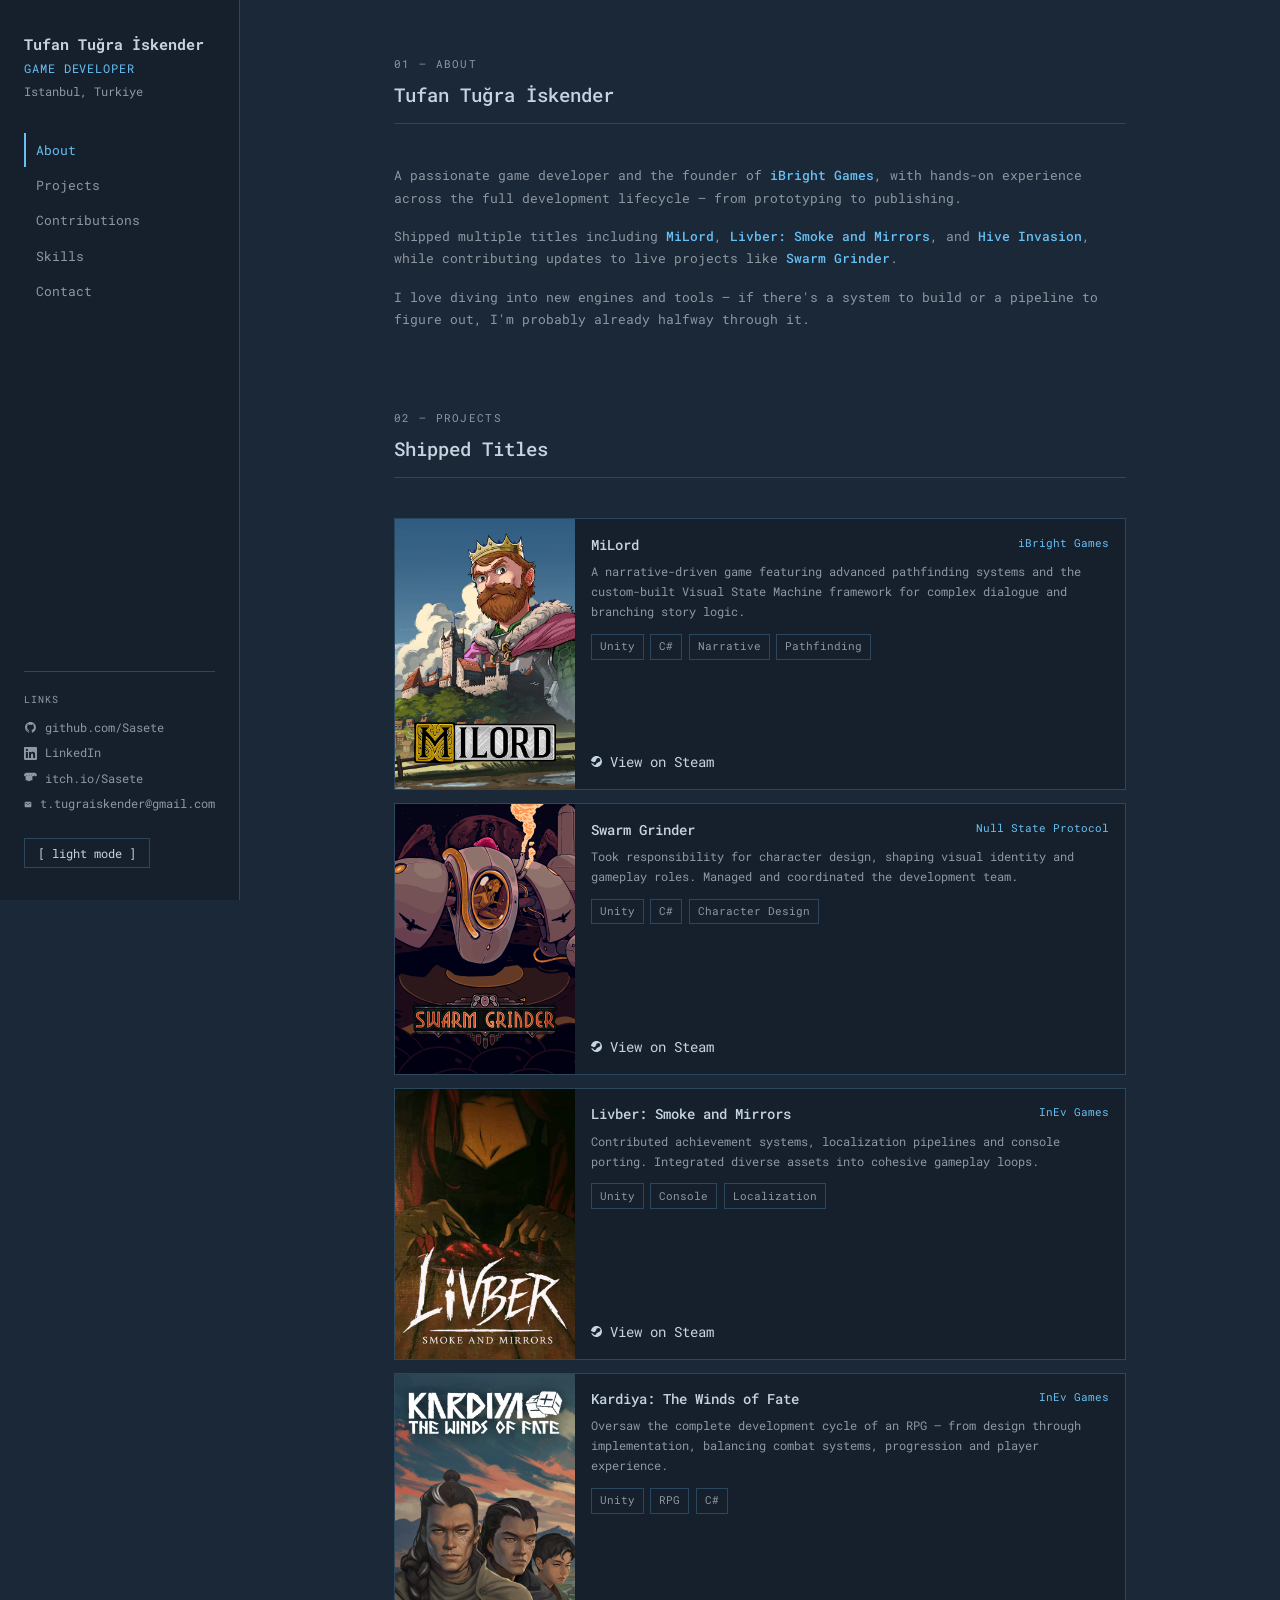
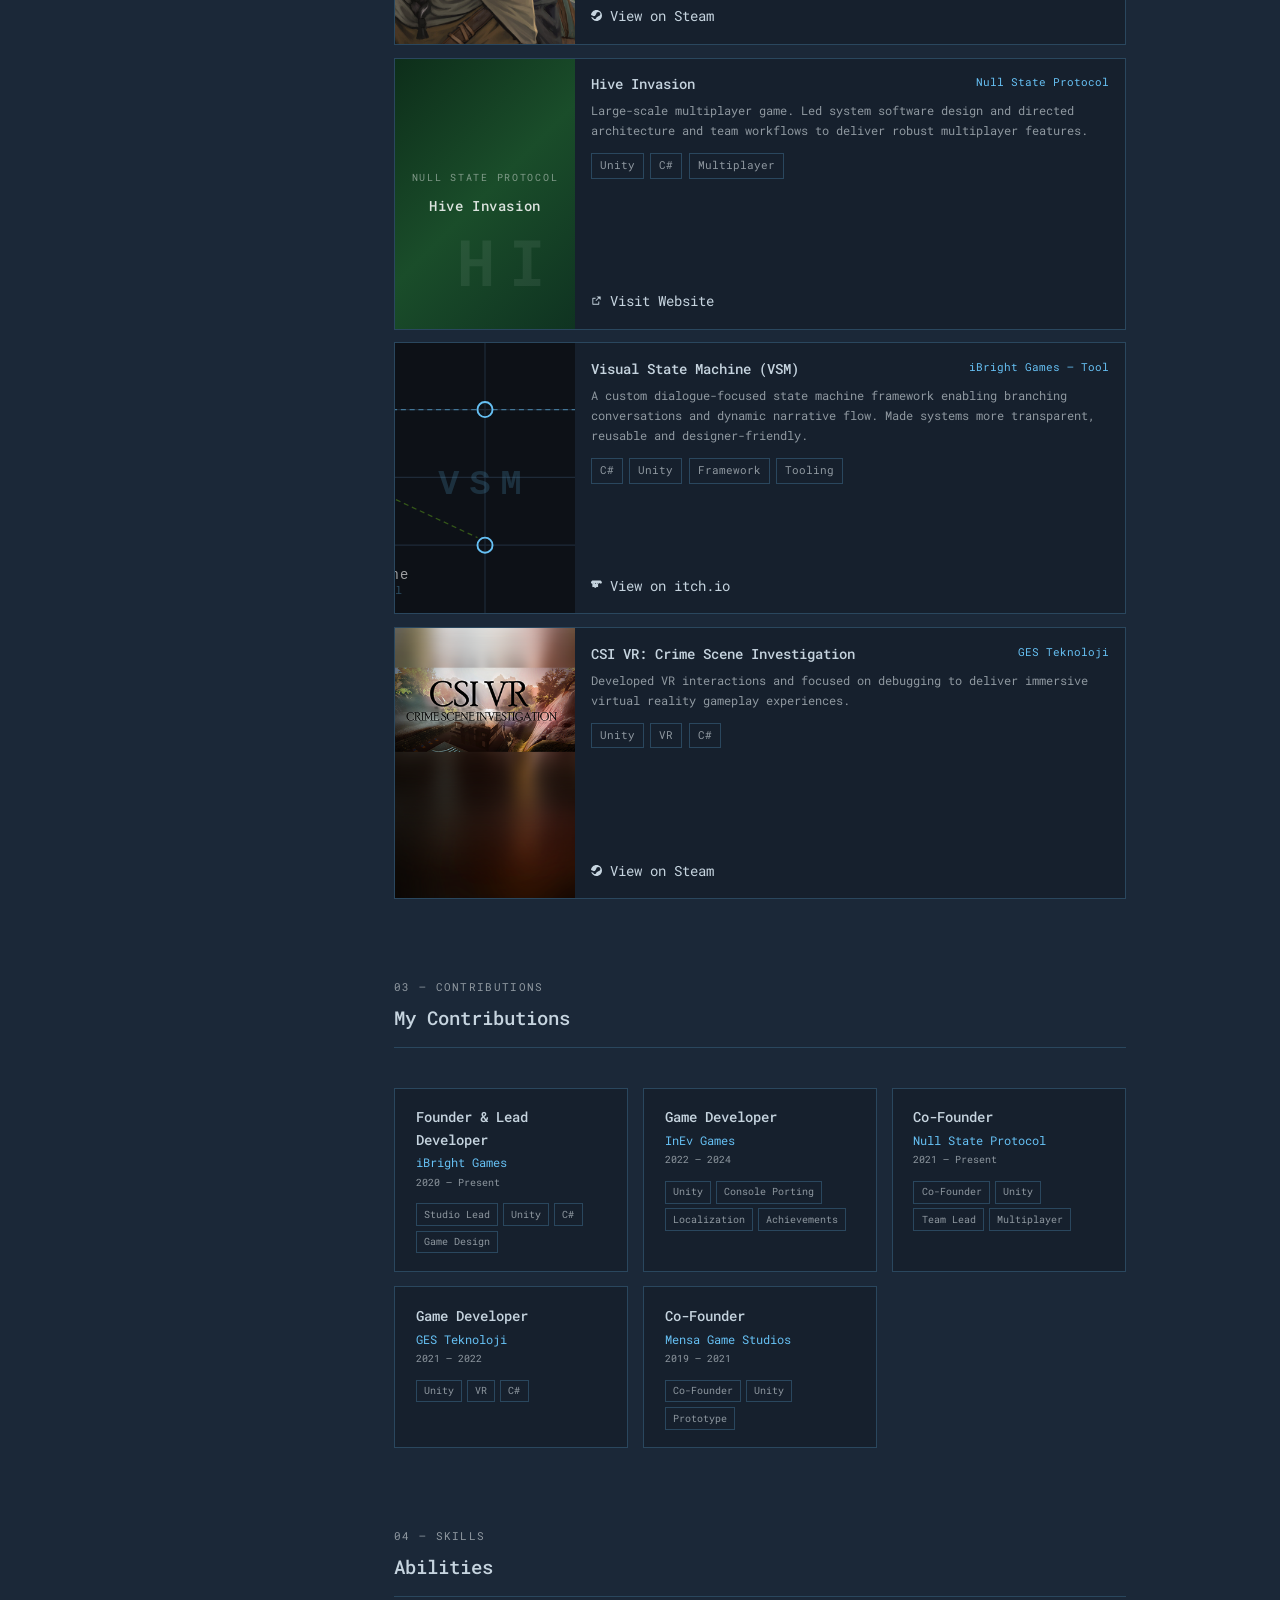
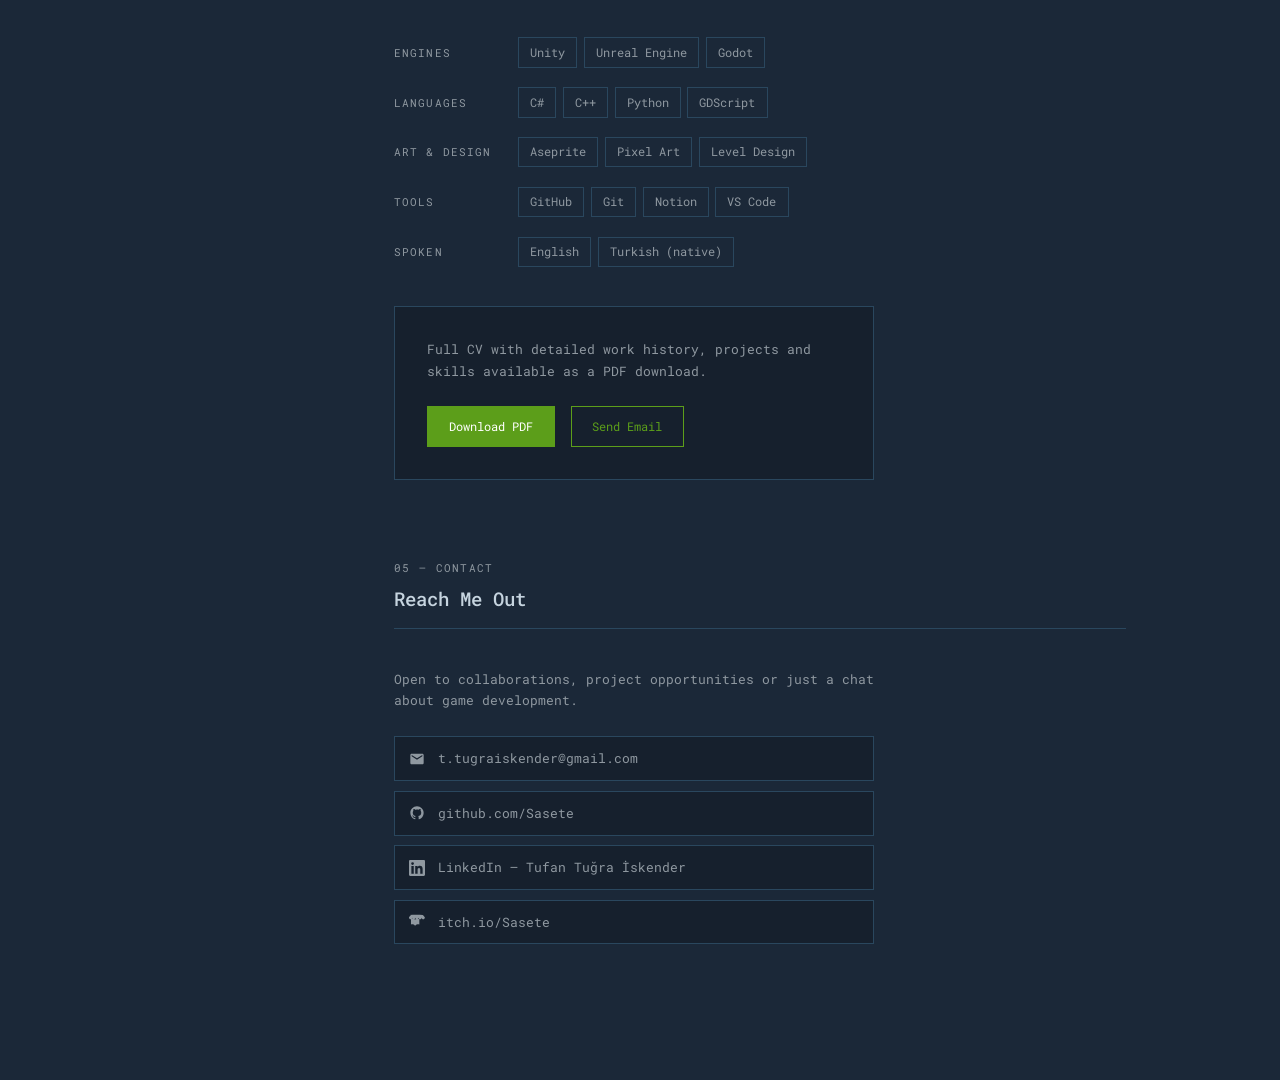
==== commit 5f5d6bb1: "Wide Visuals & Projects pages" ====
--- a/index.html
+++ b/index.html
@@ -5,518 +5,8 @@
   <meta name="viewport" content="width=device-width, initial-scale=1.0" />
   <title>Tufan Tuğra İskender — Game Developer</title>
   <link href="https://fonts.googleapis.com/css2?family=Roboto+Mono:wght@300;400;500;700&display=swap" rel="stylesheet" />
-  <style>
-    /* ── Variables ───────────────────────────────────────── */
-    :root {
-      --primary-bg:    #eef2f7;
-      --secondary-bg:  #ffffff;
-      --text-primary:  #1a2634;
-      --text-secondary:#5a6e82;
-      --accent:        #1b6fa8;
-      --accent-hover:  #1a5f94;
-      --border:        #c2d0df;
-      --sidebar-w:     240px;
-    }
-    body.dark {
-      --primary-bg:    #1b2838;
-      --secondary-bg:  #16202d;
-      --text-primary:  #c6d4df;
-      --text-secondary:#8f98a0;
-      --accent:        #66c0f4;
-      --accent-hover:  #4fa3e3;
-      --border:        #2a475e;
-    }
-
-    /* ── Reset ───────────────────────────────────────────── */
-    *, *::before, *::after { box-sizing: border-box; margin: 0; padding: 0; }
-    html { scroll-behavior: smooth; }
-    body {
-      font-family: 'Roboto Mono', monospace;
-      font-size: 0.875rem;
-      line-height: 1.6;
-      background: var(--primary-bg);
-      color: var(--text-primary);
-      transition: background 0.3s, color 0.3s;
-    }
-    a { color: var(--accent); text-decoration: none; }
-    a:hover { color: var(--accent-hover); }
-
-    /* ── Sidebar ─────────────────────────────────────────── */
-    .sidebar {
-      position: fixed;
-      top: 0; left: 0;
-      width: var(--sidebar-w);
-      height: 100vh;
-      background: var(--secondary-bg);
-      border-right: 1px solid var(--border);
-      display: flex;
-      flex-direction: column;
-      padding: 2rem 1.5rem;
-      overflow-y: auto;
-      z-index: 100;
-      transition: background 0.3s, border-color 0.3s;
-    }
-    .sidebar-name {
-      font-size: 0.95rem;
-      font-weight: 700;
-      color: var(--text-primary);
-      margin-bottom: 0.2rem;
-    }
-    .sidebar-title {
-      font-size: 0.72rem;
-      color: var(--accent);
-      text-transform: uppercase;
-      letter-spacing: 0.08em;
-      margin-bottom: 0.3rem;
-    }
-    .sidebar-location {
-      font-size: 0.72rem;
-      color: var(--text-secondary);
-      margin-bottom: 2rem;
-    }
-    .sidebar-nav { flex: 1; }
-    .sidebar-nav ul { list-style: none; }
-    .sidebar-nav li { margin-bottom: 0.1rem; }
-    .sidebar-nav a {
-      display: block;
-      padding: 0.4rem 0;
-      font-size: 0.82rem;
-      color: var(--text-secondary);
-      transition: color 0.2s, padding-left 0.2s;
-      border-left: 2px solid transparent;
-      padding-left: 0.6rem;
-    }
-    .sidebar-nav a:hover,
-    .sidebar-nav a.active {
-      color: var(--accent);
-      border-left-color: var(--accent);
-    }
-    .sidebar-divider {
-      border: none;
-      border-top: 1px solid var(--border);
-      margin: 1.2rem 0;
-    }
-    .sidebar-section-label {
-      font-size: 0.65rem;
-      text-transform: uppercase;
-      letter-spacing: 0.1em;
-      color: var(--text-secondary);
-      margin-bottom: 0.6rem;
-    }
-    .sidebar-links { display: flex; flex-direction: column; gap: 0.35rem; }
-    .sidebar-links a {
-      font-size: 0.78rem;
-      color: var(--text-secondary);
-      display: flex; align-items: center; gap: 0.5rem;
-    }
-    .sidebar-links a:hover { color: var(--accent); }
-    .sidebar-footer { margin-top: auto; padding-top: 1.5rem; }
-    .theme-btn {
-      background: none;
-      border: 1px solid var(--border);
-      color: var(--text-primary);
-      font-family: 'Roboto Mono', monospace;
-      font-size: 0.72rem;
-      padding: 0.4rem 0.8rem;
-      cursor: pointer;
-      transition: border-color 0.2s, color 0.2s;
-    }
-    .theme-btn:hover { border-color: var(--accent); color: var(--accent); }
-
-    /* ── Content ─────────────────────────────────────────── */
-    .content {
-      margin-left: max(var(--sidebar-w), calc((100% - 860px + var(--sidebar-w)) / 2));
-      padding: 3.5rem 4rem;
-      max-width: 860px;
-    }
-
-    /* ── Section ─────────────────────────────────────────── */
-    .section { margin-bottom: 5rem; }
-    .section-header {
-      margin-bottom: 2.5rem;
-      padding-bottom: 0.8rem;
-      border-bottom: 1px solid var(--border);
-    }
-    .section-eyebrow {
-      font-size: 0.68rem;
-      text-transform: uppercase;
-      letter-spacing: 0.12em;
-      color: var(--text-secondary);
-      display: block;
-      margin-bottom: 0.4rem;
-    }
-    .section-title {
-      font-size: 1.2rem;
-      font-weight: 500;
-      color: var(--text-primary);
-    }
-
-    /* ── About ───────────────────────────────────────────── */
-    .about-bio p {
-      color: var(--text-secondary);
-      font-size: 0.82rem;
-      margin-bottom: 1rem;
-      line-height: 1.7;
-    }
-    .about-bio p:last-child { margin-bottom: 0; }
-    .about-bio strong { color: var(--accent); font-weight: 500; }
-
-    /* ── Experience ──────────────────────────────────────── */
-    .exp-list { display: flex; flex-direction: column; gap: 2.5rem; }
-    .exp-item {}
-    .exp-header {
-      display: flex; align-items: baseline;
-      justify-content: space-between;
-      margin-bottom: 0.15rem;
-      flex-wrap: wrap; gap: 0.3rem;
-    }
-    .exp-company {
-      font-size: 0.9rem;
-      font-weight: 500;
-      color: var(--text-primary);
-    }
-    .exp-period {
-      font-size: 0.72rem;
-      color: var(--text-secondary);
-    }
-    .exp-role {
-      font-size: 0.75rem;
-      color: var(--accent);
-      text-transform: uppercase;
-      letter-spacing: 0.06em;
-      margin-bottom: 0.9rem;
-    }
-    .exp-projects { display: flex; flex-direction: column; gap: 1rem; }
-    .exp-project-name {
-      font-size: 0.8rem;
-      font-weight: 500;
-      color: var(--text-primary);
-      margin-bottom: 0.3rem;
-      border-left: 2px solid var(--accent);
-      padding-left: 0.6rem;
-    }
-    .exp-bullets { list-style: none; padding-left: 1.2rem; }
-    .exp-bullets li {
-      position: relative;
-      font-size: 0.78rem;
-      color: var(--text-secondary);
-      line-height: 1.6;
-      margin-bottom: 0.2rem;
-      padding-left: 0.2rem;
-    }
-    .exp-bullets li::before {
-      content: "—";
-      position: absolute;
-      left: -1rem;
-      color: var(--accent);
-    }
-
-    /* ── Skills ──────────────────────────────────────────── */
-    .skills-grid { display: flex; flex-direction: column; gap: 1.2rem; }
-    .skill-row { display: flex; align-items: baseline; gap: 1.5rem; flex-wrap: wrap; }
-    .skill-row-label {
-      font-size: 0.7rem;
-      text-transform: uppercase;
-      letter-spacing: 0.1em;
-      color: var(--text-secondary);
-      min-width: 100px;
-      flex-shrink: 0;
-    }
-    .skill-tags { display: flex; flex-wrap: wrap; gap: 0.4rem; }
-    .tag {
-      font-size: 0.75rem;
-      color: var(--text-secondary);
-      background: var(--primary-bg);
-      padding: 0.3rem 0.7rem;
-      border: 1px solid var(--border);
-      transition: color 0.2s, border-color 0.2s;
-    }
-    .tag:hover { color: var(--accent); border-color: var(--accent); }
-
-    /* ── Project Covers ──────────────────────────────────── */
-    .project-cover {
-      width: 180px;
-      flex-shrink: 0;
-      aspect-ratio: 2 / 3;
-      overflow: hidden;
-      position: relative;
-      background: var(--primary-bg);
-    }
-    .project-cover img {
-      width: 100%; height: 100%;
-      object-fit: cover; display: block;
-    }
-    .project-cover-placeholder {
-      width: 100%; height: 100%;
-      display: flex; align-items: center; justify-content: center;
-      flex-direction: column; gap: 0.6rem;
-      font-family: 'Roboto Mono', monospace;
-      position: absolute; top: 0; left: 0;
-    }
-    .project-cover-placeholder .ph-label {
-      font-size: 0.6rem;
-      text-transform: uppercase;
-      letter-spacing: 0.18em;
-      opacity: 0.45;
-      color: #fff;
-    }
-    .project-cover-placeholder .ph-title {
-      font-size: 0.88rem;
-      font-weight: 500;
-      color: rgba(255,255,255,0.85);
-      letter-spacing: 0.04em;
-      text-align: center;
-      padding: 0 1rem;
-    }
-    .project-cover-placeholder .ph-mono {
-      font-size: 4rem;
-      font-weight: 700;
-      color: rgba(255,255,255,0.07);
-      letter-spacing: 0.2em;
-      position: absolute;
-      bottom: 1rem; right: 1rem;
-    }
-
-    /* ── Projects ────────────────────────────────────────── */
-    .projects-list {
-      display: flex;
-      flex-direction: column;
-      gap: 0.8rem;
-    }
-    .project-item {
-      display: flex;
-      flex-direction: row;
-      color: inherit;
-      text-decoration: none;
-      border: 1px solid var(--border);
-      background: var(--secondary-bg);
-      transition: border-color 0.2s;
-      cursor: pointer;
-      overflow: hidden;
-    }
-    .project-item:hover { border-color: var(--accent); }
-    .project-item-body {
-      padding: 0.9rem 1rem 1rem;
-      display: flex;
-      flex-direction: column;
-      justify-content: space-between;
-      flex: 1;
-      min-width: 0;
-    }
-    .project-item-body-top { display: flex; flex-direction: column; gap: 0.35rem; }
-    .project-store-btn {
-      display: flex;
-      align-items: center;
-      justify-content: center;
-      gap: 0.4rem;
-      margin-top: 0.8rem;
-      padding: 0.45rem 0.7rem;
-      background: linear-gradient(180deg, #a4d007 0%, #5c9e1a 100%);
-      color: #1a2a00;
-      font-family: 'Roboto Mono', monospace;
-      font-size: 0.7rem;
-      font-weight: 700;
-      letter-spacing: 0.05em;
-      text-transform: uppercase;
-      border: none;
-      transition: filter 0.15s;
-    }
-    .project-item:hover .project-store-btn { filter: brightness(1.12); }
-    .project-store-btn.itch {
-      background: linear-gradient(180deg, #ff6b6b 0%, #fa5252 100%);
-      color: #fff;
-    }
-    .project-store-btn.website {
-      background: linear-gradient(180deg, #4a9eda 0%, #1b6fa8 100%);
-      color: #fff;
-    }
-    .project-cover-cta {
-      position: absolute; inset: 0;
-      display: flex; align-items: center; justify-content: center;
-      background: rgba(0,0,0,0.5);
-      opacity: 0;
-      transition: opacity 0.2s;
-      font-size: 0.68rem;
-      letter-spacing: 0.14em;
-      text-transform: uppercase;
-      color: rgba(255,255,255,0.9);
-      gap: 0.4rem;
-    }
-    .project-item:hover .project-cover-cta { opacity: 1; }
-    .project-top {
-      display: flex; align-items: flex-start;
-      justify-content: space-between;
-      flex-wrap: wrap; gap: 0.3rem;
-    }
-    .project-name {
-      font-size: 0.88rem;
-      font-weight: 500;
-      color: var(--text-primary);
-    }
-    .project-company {
-      font-size: 0.7rem;
-      color: var(--accent);
-    }
-    .project-desc {
-      font-size: 0.78rem;
-      color: var(--text-secondary);
-      line-height: 1.6;
-      margin-bottom: 0.8rem;
-    }
-    .project-tags { display: flex; flex-wrap: wrap; gap: 0.4rem; }
-    .project-tag {
-      font-size: 0.68rem;
-      color: var(--text-secondary);
-      border: 1px solid var(--border);
-      padding: 0.2rem 0.5rem;
-    }
-    .project-footer {
-      display: flex; align-items: center;
-      justify-content: space-between;
-      flex-wrap: wrap; gap: 0.5rem;
-      margin-top: 0.9rem;
-    }
-    .project-store-link {
-      display: inline-flex; align-items: center; gap: 0.4rem;
-      font-size: 0.72rem;
-      color: var(--text-secondary);
-      border: 1px solid var(--border);
-      padding: 0.3rem 0.7rem;
-      transition: border-color 0.2s, color 0.2s;
-    }
-    .project-store-link:hover {
-      border-color: var(--accent);
-      color: var(--accent);
-    }
-
-    /* ── CV ──────────────────────────────────────────────── */
-    .cv-block {
-      border: 1px solid var(--border);
-      padding: 2rem;
-      background: var(--secondary-bg);
-      max-width: 480px;
-    }
-    .cv-block p {
-      font-size: 0.8rem;
-      color: var(--text-secondary);
-      margin-bottom: 1.5rem;
-      line-height: 1.7;
-    }
-    .cv-buttons { display: flex; gap: 1rem; flex-wrap: wrap; }
-    .btn {
-      display: inline-block;
-      padding: 0.6rem 1.3rem;
-      font-family: 'Roboto Mono', monospace;
-      font-size: 0.78rem;
-      cursor: pointer;
-      transition: all 0.2s;
-      text-decoration: none;
-    }
-    .btn-filled {
-      background: var(--accent);
-      color: #fff;
-      border: 1px solid var(--accent);
-    }
-    .btn-filled:hover {
-      background: var(--accent-hover);
-      border-color: var(--accent-hover);
-      color: #fff;
-    }
-    body.dark .btn-filled {
-      background: #5c9e1a;
-      border-color: #5c9e1a;
-      color: #fff;
-    }
-    body.dark .btn-filled:hover {
-      background: #6db82a;
-      border-color: #6db82a;
-      color: #fff;
-    }
-    .btn-outline {
-      background: transparent;
-      color: var(--accent);
-      border: 1px solid var(--accent);
-    }
-    .btn-outline:hover {
-      background: var(--accent);
-      color: #fff;
-    }
-    .btn-secondary {
-      background: transparent;
-      border: 1px solid var(--accent);
-      color: var(--accent);
-    }
-    .btn-secondary:hover {
-      background: var(--accent);
-      color: #fff;
-    }
-    body.dark .btn-secondary {
-      border-color: #5c9e1a;
-      color: #5c9e1a;
-    }
-    body.dark .btn-secondary:hover {
-      background: #5c9e1a;
-      border-color: #5c9e1a;
-      color: #fff;
-    }
-
-    /* ── Contact ─────────────────────────────────────────── */
-    .contact-block { max-width: 480px; }
-    .contact-block p {
-      font-size: 0.8rem;
-      color: var(--text-secondary);
-      margin-bottom: 1.5rem;
-      line-height: 1.7;
-    }
-    .contact-links-list { display: flex; flex-direction: column; gap: 0.6rem; }
-    .contact-link-item {
-      display: flex; align-items: center; gap: 0.8rem;
-      padding: 0.7rem 0.9rem;
-      border: 1px solid var(--border);
-      background: var(--secondary-bg);
-      font-size: 0.8rem;
-      color: var(--text-secondary);
-      transition: border-color 0.2s, color 0.2s;
-    }
-    .contact-link-item:hover {
-      border-color: var(--accent);
-      color: var(--accent);
-    }
-    .contact-link-item span:first-child { font-size: 1rem; }
-
-    /* ── Education ───────────────────────────────────────── */
-    .edu-item { display: flex; justify-content: space-between; flex-wrap: wrap; gap: 0.5rem; }
-    .edu-degree { font-size: 0.82rem; font-weight: 500; color: var(--text-primary); }
-    .edu-school { font-size: 0.78rem; color: var(--text-secondary); margin-top: 0.2rem; }
-    .edu-years { font-size: 0.75rem; color: var(--text-secondary); }
-
-    /* ── Hamburger / Mobile ──────────────────────────────── */
-    .hamburger {
-      display: none;
-      position: fixed; top: 1rem; right: 1rem;
-      z-index: 200;
-      background: var(--secondary-bg);
-      border: 1px solid var(--border);
-      padding: 0.5rem;
-      cursor: pointer;
-      flex-direction: column; gap: 4px;
-    }
-    .hamburger span {
-      display: block; width: 20px; height: 2px;
-      background: var(--text-primary);
-      transition: all 0.3s;
-    }
-
-    @media (max-width: 768px) {
-      .sidebar {
-        transform: translateX(-100%);
-        transition: transform 0.3s;
-      }
-      .sidebar.open { transform: translateX(0); }
-      .content { margin-left: 0; padding: 2rem 1.5rem; }
-      .hamburger { display: flex; }
-    }
-  </style>
+  <link rel="stylesheet" href="style.css" />
+
 </head>
 <body class="dark">
 
@@ -530,6 +20,7 @@
     <ul>
       <li><a href="#about" class="active">About</a></li>
       <li><a href="#projects">Projects</a></li>
+      <li><a href="#contributions">Contributions</a></li>
       <li><a href="#skills">Skills</a></li>
       <li><a href="#contact">Contact</a></li>
     </ul>
@@ -596,14 +87,14 @@
   <!-- Projects -->
   <section class="section" id="projects">
     <div class="section-header">
-      <span class="section-eyebrow">02 - Projects</span>
-      <h2 class="section-title">Library</h2>
+      <span class="section-eyebrow">02 — Projects</span>
+      <h2 class="section-title">Shipped Titles</h2>
     </div>
     <div class="projects-list">
 
-      <a class="project-item" href="https://store.steampowered.com/app/2455460/Milord/" target="_blank"><!-- replace # with Steam URL -->
+      <a class="project-item" href="projects/milord.html">
         <div class="project-cover">
-          <img src="covers/milord.png" alt="MiLord cover">
+          <picture><source media="(max-width: 768px)" srcset="covers/milord-wide.jpg"><img src="covers/milord.png" alt="MiLord cover"></picture>
           <div class="project-cover-placeholder" style="display:none; background: linear-gradient(135deg, #1a1240 0%, #2e1f6e 50%, #1b2838 100%);">
             <span class="ph-label">iBright Games</span>
             <span class="ph-title">MiLord</span>
@@ -611,7 +102,7 @@
           </div>
           <div class="project-cover-cta">
             <svg width="13" height="13" viewBox="0 0 24 24" fill="currentColor"><path d="M11.979 0C5.678 0 .511 4.86.022 11.037l6.432 2.658c.545-.371 1.203-.59 1.912-.59.063 0 .125.004.188.006l2.861-4.142V8.91c0-2.495 2.028-4.524 4.524-4.524 2.494 0 4.524 2.031 4.524 4.527s-2.03 4.525-4.524 4.525h-.105l-4.076 2.911c0 .052.004.105.004.159 0 1.875-1.515 3.396-3.39 3.396-1.635 0-3.016-1.173-3.331-2.727L.436 15.27C1.862 20.307 6.486 24 11.979 24c6.627 0 11.999-5.373 11.999-12S18.606 0 11.979 0z"/></svg>
-            View on Steam ↗
+            Open →
           </div>
         </div>
         <div class="project-item-body">
@@ -630,17 +121,14 @@
               <span class="project-tag">Narrative</span>
               <span class="project-tag">Pathfinding</span>
             </div>
-          </div>
-          <div class="project-store-btn">
-            <svg width="11" height="11" viewBox="0 0 24 24" fill="currentColor"><path d="M11.979 0C5.678 0 .511 4.86.022 11.037l6.432 2.658c.545-.371 1.203-.59 1.912-.59.063 0 .125.004.188.006l2.861-4.142V8.91c0-2.495 2.028-4.524 4.524-4.524 2.494 0 4.524 2.031 4.524 4.527s-2.03 4.525-4.524 4.525h-.105l-4.076 2.911c0 .052.004.105.004.159 0 1.875-1.515 3.396-3.39 3.396-1.635 0-3.016-1.173-3.331-2.727L.436 15.27C1.862 20.307 6.486 24 11.979 24c6.627 0 11.999-5.373 11.999-12S18.606 0 11.979 0z"/></svg>
-            View on Steam
-          </div>
-        </div>
-      </a>
-
-      <a class="project-item" href="https://store.steampowered.com/app/1375900/Swarm_Grinder/" target="_blank"><!-- replace # with Steam URL -->
+            </div>
+          <span class="project-store-btn" onclick="event.preventDefault();event.stopPropagation();window.open('https://store.steampowered.com/app/2455460/Milord/','_blank')"><svg width="11" height="11" viewBox="0 0 24 24" fill="currentColor"><path d="M11.979 0C5.678 0 .511 4.86.022 11.037l6.432 2.658c.545-.371 1.203-.59 1.912-.59.063 0 .125.004.188.006l2.861-4.142V8.91c0-2.495 2.028-4.524 4.524-4.524 2.494 0 4.524 2.031 4.524 4.527s-2.03 4.525-4.524 4.525h-.105l-4.076 2.911c0 .052.004.105.004.159 0 1.875-1.515 3.396-3.39 3.396-1.635 0-3.016-1.173-3.331-2.727L.436 15.27C1.862 20.307 6.486 24 11.979 24c6.627 0 11.999-5.373 11.999-12S18.606 0 11.979 0z"/></svg> View on Steam</span>
+          </div>
+      </a>
+
+      <a class="project-item" href="projects/swarm-grinder.html">
         <div class="project-cover">
-          <img src="covers/swarm-grinder.png" alt="Swarm Grinder cover">
+          <picture><source media="(max-width: 768px)" srcset="covers/swarm-grinder-wide.jpg"><img src="covers/swarm-grinder.png" alt="Swarm Grinder cover"></picture>
           <div class="project-cover-placeholder" style="display:none; background: linear-gradient(135deg, #1a0e2e 0%, #3a1a5c 50%, #1e1030 100%);">
             <span class="ph-label">Null State Protocol</span>
             <span class="ph-title">Swarm Grinder</span>
@@ -648,7 +136,7 @@
           </div>
           <div class="project-cover-cta">
             <svg width="13" height="13" viewBox="0 0 24 24" fill="currentColor"><path d="M11.979 0C5.678 0 .511 4.86.022 11.037l6.432 2.658c.545-.371 1.203-.59 1.912-.59.063 0 .125.004.188.006l2.861-4.142V8.91c0-2.495 2.028-4.524 4.524-4.524 2.494 0 4.524 2.031 4.524 4.527s-2.03 4.525-4.524 4.525h-.105l-4.076 2.911c0 .052.004.105.004.159 0 1.875-1.515 3.396-3.39 3.396-1.635 0-3.016-1.173-3.331-2.727L.436 15.27C1.862 20.307 6.486 24 11.979 24c6.627 0 11.999-5.373 11.999-12S18.606 0 11.979 0z"/></svg>
-            View on Steam ↗
+            Open →
           </div>
         </div>
         <div class="project-item-body">
@@ -667,16 +155,13 @@
               <span class="project-tag">Character Design</span>
             </div>
           </div>
-          <div class="project-store-btn">
-            <svg width="11" height="11" viewBox="0 0 24 24" fill="currentColor"><path d="M11.979 0C5.678 0 .511 4.86.022 11.037l6.432 2.658c.545-.371 1.203-.59 1.912-.59.063 0 .125.004.188.006l2.861-4.142V8.91c0-2.495 2.028-4.524 4.524-4.524 2.494 0 4.524 2.031 4.524 4.527s-2.03 4.525-4.524 4.525h-.105l-4.076 2.911c0 .052.004.105.004.159 0 1.875-1.515 3.396-3.39 3.396-1.635 0-3.016-1.173-3.331-2.727L.436 15.27C1.862 20.307 6.486 24 11.979 24c6.627 0 11.999-5.373 11.999-12S18.606 0 11.979 0z"/></svg>
-            View on Steam
-          </div>
-        </div>
-      </a>
-
-      <a class="project-item" href="https://store.steampowered.com/app/3700580/Livber_Smoke_and_Mirrors/" target="_blank"><!-- replace # with Steam URL -->
+          <span class="project-store-btn" onclick="event.preventDefault();event.stopPropagation();window.open('https://store.steampowered.com/app/1375900/Swarm_Grinder/','_blank')"><svg width="11" height="11" viewBox="0 0 24 24" fill="currentColor"><path d="M11.979 0C5.678 0 .511 4.86.022 11.037l6.432 2.658c.545-.371 1.203-.59 1.912-.59.063 0 .125.004.188.006l2.861-4.142V8.91c0-2.495 2.028-4.524 4.524-4.524 2.494 0 4.524 2.031 4.524 4.527s-2.03 4.525-4.524 4.525h-.105l-4.076 2.911c0 .052.004.105.004.159 0 1.875-1.515 3.396-3.39 3.396-1.635 0-3.016-1.173-3.331-2.727L.436 15.27C1.862 20.307 6.486 24 11.979 24c6.627 0 11.999-5.373 11.999-12S18.606 0 11.979 0z"/></svg> View on Steam</span>
+          </div>
+      </a>
+
+      <a class="project-item" href="projects/livber.html">
         <div class="project-cover">
-          <img src="covers/livber.jpg" alt="Livber: Smoke and Mirrors cover">
+          <picture><source media="(max-width: 768px)" srcset="covers/livber-wide.jpg"><img src="covers/livber.jpg" alt="Livber: Smoke and Mirrors cover"></picture>
           <div class="project-cover-placeholder" style="display:none; background: linear-gradient(135deg, #1c1c1c 0%, #2e2e2e 40%, #1a1a22 100%);">
             <span class="ph-label">InEv Games</span>
             <span class="ph-title">Livber: Smoke and Mirrors</span>
@@ -684,7 +169,7 @@
           </div>
           <div class="project-cover-cta">
             <svg width="13" height="13" viewBox="0 0 24 24" fill="currentColor"><path d="M11.979 0C5.678 0 .511 4.86.022 11.037l6.432 2.658c.545-.371 1.203-.59 1.912-.59.063 0 .125.004.188.006l2.861-4.142V8.91c0-2.495 2.028-4.524 4.524-4.524 2.494 0 4.524 2.031 4.524 4.527s-2.03 4.525-4.524 4.525h-.105l-4.076 2.911c0 .052.004.105.004.159 0 1.875-1.515 3.396-3.39 3.396-1.635 0-3.016-1.173-3.331-2.727L.436 15.27C1.862 20.307 6.486 24 11.979 24c6.627 0 11.999-5.373 11.999-12S18.606 0 11.979 0z"/></svg>
-            View on Steam ↗
+            Open →
           </div>
         </div>
         <div class="project-item-body">
@@ -703,16 +188,13 @@
               <span class="project-tag">Localization</span>
             </div>
           </div>
-          <div class="project-store-btn">
-            <svg width="11" height="11" viewBox="0 0 24 24" fill="currentColor"><path d="M11.979 0C5.678 0 .511 4.86.022 11.037l6.432 2.658c.545-.371 1.203-.59 1.912-.59.063 0 .125.004.188.006l2.861-4.142V8.91c0-2.495 2.028-4.524 4.524-4.524 2.494 0 4.524 2.031 4.524 4.527s-2.03 4.525-4.524 4.525h-.105l-4.076 2.911c0 .052.004.105.004.159 0 1.875-1.515 3.396-3.39 3.396-1.635 0-3.016-1.173-3.331-2.727L.436 15.27C1.862 20.307 6.486 24 11.979 24c6.627 0 11.999-5.373 11.999-12S18.606 0 11.979 0z"/></svg>
-            View on Steam
-          </div>
-        </div>
-      </a>
-
-      <a class="project-item" href="https://store.steampowered.com/app/3189020/Kardiya_The_Winds_of_Fate/" target="_blank"><!-- replace # with Steam URL -->
+          <span class="project-store-btn" onclick="event.preventDefault();event.stopPropagation();window.open('https://store.steampowered.com/app/3700580/Livber_Smoke_and_Mirrors/','_blank')"><svg width="11" height="11" viewBox="0 0 24 24" fill="currentColor"><path d="M11.979 0C5.678 0 .511 4.86.022 11.037l6.432 2.658c.545-.371 1.203-.59 1.912-.59.063 0 .125.004.188.006l2.861-4.142V8.91c0-2.495 2.028-4.524 4.524-4.524 2.494 0 4.524 2.031 4.524 4.527s-2.03 4.525-4.524 4.525h-.105l-4.076 2.911c0 .052.004.105.004.159 0 1.875-1.515 3.396-3.39 3.396-1.635 0-3.016-1.173-3.331-2.727L.436 15.27C1.862 20.307 6.486 24 11.979 24c6.627 0 11.999-5.373 11.999-12S18.606 0 11.979 0z"/></svg> View on Steam</span>
+          </div>
+      </a>
+
+      <a class="project-item" href="projects/kardiya.html">
         <div class="project-cover">
-          <img src="covers/kardiya.jpg" alt="Kardiya: The Winds of Fate cover">
+          <picture><source media="(max-width: 768px)" srcset="covers/kardiya-wide.jpg"><img src="covers/kardiya.jpg" alt="Kardiya: The Winds of Fate cover"></picture>
           <div class="project-cover-placeholder" style="display:none; background: linear-gradient(135deg, #2e1000 0%, #5c2a00 50%, #3a1500 100%);">
             <span class="ph-label">InEv Games</span>
             <span class="ph-title">Kardiya: The Winds of Fate</span>
@@ -720,7 +202,7 @@
           </div>
           <div class="project-cover-cta">
             <svg width="13" height="13" viewBox="0 0 24 24" fill="currentColor"><path d="M11.979 0C5.678 0 .511 4.86.022 11.037l6.432 2.658c.545-.371 1.203-.59 1.912-.59.063 0 .125.004.188.006l2.861-4.142V8.91c0-2.495 2.028-4.524 4.524-4.524 2.494 0 4.524 2.031 4.524 4.527s-2.03 4.525-4.524 4.525h-.105l-4.076 2.911c0 .052.004.105.004.159 0 1.875-1.515 3.396-3.39 3.396-1.635 0-3.016-1.173-3.331-2.727L.436 15.27C1.862 20.307 6.486 24 11.979 24c6.627 0 11.999-5.373 11.999-12S18.606 0 11.979 0z"/></svg>
-            View on Steam ↗
+            Open →
           </div>
         </div>
         <div class="project-item-body">
@@ -739,16 +221,13 @@
               <span class="project-tag">C#</span>
             </div>
           </div>
-          <div class="project-store-btn">
-            <svg width="11" height="11" viewBox="0 0 24 24" fill="currentColor"><path d="M11.979 0C5.678 0 .511 4.86.022 11.037l6.432 2.658c.545-.371 1.203-.59 1.912-.59.063 0 .125.004.188.006l2.861-4.142V8.91c0-2.495 2.028-4.524 4.524-4.524 2.494 0 4.524 2.031 4.524 4.527s-2.03 4.525-4.524 4.525h-.105l-4.076 2.911c0 .052.004.105.004.159 0 1.875-1.515 3.396-3.39 3.396-1.635 0-3.016-1.173-3.331-2.727L.436 15.27C1.862 20.307 6.486 24 11.979 24c6.627 0 11.999-5.373 11.999-12S18.606 0 11.979 0z"/></svg>
-            View on Steam
-          </div>
-        </div>
-      </a>
-
-      <a class="project-item" href="https://hiveinvasion.games" target="_blank"><!-- replace # with website URL -->
+          <span class="project-store-btn" onclick="event.preventDefault();event.stopPropagation();window.open('https://store.steampowered.com/app/3189020/Kardiya_The_Winds_of_Fate/','_blank')"><svg width="11" height="11" viewBox="0 0 24 24" fill="currentColor"><path d="M11.979 0C5.678 0 .511 4.86.022 11.037l6.432 2.658c.545-.371 1.203-.59 1.912-.59.063 0 .125.004.188.006l2.861-4.142V8.91c0-2.495 2.028-4.524 4.524-4.524 2.494 0 4.524 2.031 4.524 4.527s-2.03 4.525-4.524 4.525h-.105l-4.076 2.911c0 .052.004.105.004.159 0 1.875-1.515 3.396-3.39 3.396-1.635 0-3.016-1.173-3.331-2.727L.436 15.27C1.862 20.307 6.486 24 11.979 24c6.627 0 11.999-5.373 11.999-12S18.606 0 11.979 0z"/></svg> View on Steam</span>
+          </div>
+      </a>
+
+      <a class="project-item" href="projects/hive-invasion.html">
         <div class="project-cover">
-          <img src="covers/hive-invasion.jpg" alt="Hive Invasion cover">
+          <picture><source media="(max-width: 768px)" srcset="covers/hive-invasion-wide.jpg"><img src="covers/hive-invasion.jpg" alt="Hive Invasion cover"></picture>
           <div class="project-cover-placeholder" style="display:none; background: linear-gradient(135deg, #0d2e1a 0%, #1a4d2a 50%, #0f3321 100%);">
             <span class="ph-label">Null State Protocol</span>
             <span class="ph-title">Hive Invasion</span>
@@ -756,7 +235,7 @@
           </div>
           <div class="project-cover-cta">
             <svg width="13" height="13" viewBox="0 0 24 24" fill="currentColor"><path d="M10 6v2H5v11h11v-5h2v6a1 1 0 0 1-1 1H4a1 1 0 0 1-1-1V7a1 1 0 0 1 1-1h6zm11-3v8l-3.794-3.793-5.999 6-1.414-1.414 5.999-6L12 3h9z"/></svg>
-            Visit Website ↗
+            Open →
           </div>
         </div>
         <div class="project-item-body">
@@ -775,14 +254,11 @@
               <span class="project-tag">Multiplayer</span>
             </div>
           </div>
-          <div class="project-store-btn website">
-            <svg width="11" height="11" viewBox="0 0 24 24" fill="currentColor"><path d="M10 6v2H5v11h11v-5h2v6a1 1 0 0 1-1 1H4a1 1 0 0 1-1-1V7a1 1 0 0 1 1-1h6zm11-3v8l-3.794-3.793-5.999 6-1.414-1.414 5.999-6L12 3h9z"/></svg>
-            Visit Website
-          </div>
-        </div>
-      </a>
-
-      <a class="project-item" href="https://sasete.itch.io/vsm" target="_blank">
+          <span class="project-store-btn website" onclick="event.preventDefault();event.stopPropagation();window.open('https://hiveinvasion.games','_blank')"><svg width="11" height="11" viewBox="0 0 24 24" fill="currentColor"><path d="M10 6v2H5v11h11v-5h2v6a1 1 0 0 1-1 1H4a1 1 0 0 1-1-1V7a1 1 0 0 1 1-1h6zm11-3v8l-3.794-3.793-5.999 6-1.414-1.414 5.999-6L12 3h9z"/></svg> Visit Website</span>
+          </div>
+      </a>
+
+      <a class="project-item" href="projects/vsm.html">
         <div class="project-cover" style="background: #0d1117;">
           <svg width="100%" height="100%" viewBox="0 0 460 215" xmlns="http://www.w3.org/2000/svg" preserveAspectRatio="xMidYMid slice" style="position:absolute;top:0;left:0;">
             <!-- grid lines -->
@@ -812,7 +288,7 @@
           </svg>
           <div class="project-cover-cta">
             <svg width="13" height="13" viewBox="0 0 24 24" fill="currentColor"><path d="M3.13 1.338C2.08 1.96.02 4.328 0 4.95v.7c0 1.29 1.21 2.4 2.3 2.4 1.31 0 2.4-1.1 2.4-2.4 0 1.3 1.07 2.4 2.38 2.4 1.31 0 2.35-1.1 2.35-2.4 0 1.3 1.1 2.4 2.4 2.4h.05c1.3 0 2.4-1.1 2.4-2.4 0 1.3 1.04 2.4 2.35 2.4 1.31 0 2.38-1.1 2.38-2.4 0 1.3 1.09 2.4 2.4 2.4 1.09 0 2.3-1.1 2.3-2.4v-.7c-.02-.62-2.08-2.99-3.13-3.61-3.22-.06-6.55-.1-9.87-.09-3.32 0-6.65.03-9.87.1zm8.87 5.82c-.2.002-.39.01-.58.026-.85.08-1.63.28-2.19.63-.22.13-.43.28-.6.44-.18-.16-.38-.31-.6-.44-.56-.35-1.34-.55-2.19-.63-1-.09-2.11.05-2.87.42v8.25c.76-.35 1.73-.46 2.66-.38 1 .09 1.97.43 2.5 1.06.17.2.28.42.28.65h1.64c0-.23.11-.45.28-.65.53-.63 1.5-.97 2.5-1.06.93-.08 1.9.03 2.66.38V7.84c-.76-.37-1.87-.51-2.87-.42-.85.08-1.63.28-2.19.63-.22.13-.43.28-.6.44-.17-.16-.38-.31-.6-.44-.56-.35-1.34-.55-2.19-.63-.2-.016-.39-.024-.58-.026z"/></svg>
-            View on itch.io ↗
+            Open →
           </div>
         </div>
         <div class="project-item-body">
@@ -833,16 +309,13 @@
               <span class="project-tag">Tooling</span>
             </div>
           </div>
-          <div class="project-store-btn itch">
-            <svg width="11" height="11" viewBox="0 0 24 24" fill="currentColor"><path d="M3.13 1.338C2.08 1.96.02 4.328 0 4.95v.7c0 1.29 1.21 2.4 2.3 2.4 1.31 0 2.4-1.1 2.4-2.4 0 1.3 1.07 2.4 2.38 2.4 1.31 0 2.35-1.1 2.35-2.4 0 1.3 1.1 2.4 2.4 2.4h.05c1.3 0 2.4-1.1 2.4-2.4 0 1.3 1.04 2.4 2.35 2.4 1.31 0 2.38-1.1 2.38-2.4 0 1.3 1.09 2.4 2.4 2.4 1.09 0 2.3-1.1 2.3-2.4v-.7c-.02-.62-2.08-2.99-3.13-3.61-3.22-.06-6.55-.1-9.87-.09-3.32 0-6.65.03-9.87.1zm8.87 5.82c-.2.002-.39.01-.58.026-.85.08-1.63.28-2.19.63-.22.13-.43.28-.6.44-.18-.16-.38-.31-.6-.44-.56-.35-1.34-.55-2.19-.63-1-.09-2.11.05-2.87.42v8.25c.76-.35 1.73-.46 2.66-.38 1 .09 1.97.43 2.5 1.06.17.2.28.42.28.65h1.64c0-.23.11-.45.28-.65.53-.63 1.5-.97 2.5-1.06.93-.08 1.9.03 2.66.38V7.84c-.76-.37-1.87-.51-2.87-.42-.85.08-1.63.28-2.19.63-.22.13-.43.28-.6.44-.17-.16-.38-.31-.6-.44-.56-.35-1.34-.55-2.19-.63-.2-.016-.39-.024-.58-.026z"/></svg>
-            View on itch.io
-          </div>
-        </div>
-      </a>
-
-      <a class="project-item" href="https://store.steampowered.com/app/893650/CSI_VR_Crime_Scene_Investigation/" target="_blank"><!-- replace # with Steam URL -->
+          <span class="project-store-btn itch" onclick="event.preventDefault();event.stopPropagation();window.open('https://sasete.itch.io/vsm','_blank')"><svg width="11" height="11" viewBox="0 0 24 24" fill="currentColor"><path d="M3.13 1.338C2.08 1.96.02 4.328 0 4.95v.7c0 1.29 1.21 2.4 2.3 2.4 1.31 0 2.4-1.1 2.4-2.4 0 1.3 1.07 2.4 2.38 2.4 1.31 0 2.35-1.1 2.35-2.4 0 1.3 1.1 2.4 2.4 2.4h.05c1.3 0 2.4-1.1 2.4-2.4 0 1.3 1.04 2.4 2.35 2.4 1.31 0 2.38-1.1 2.38-2.4 0 1.3 1.09 2.4 2.4 2.4 1.09 0 2.3-1.1 2.3-2.4v-.7c-.02-.62-2.08-2.99-3.13-3.61-3.22-.06-6.55-.1-9.87-.09-3.32 0-6.65.03-9.87.1zm8.87 5.82c-.2.002-.39.01-.58.026-.85.08-1.63.28-2.19.63-.22.13-.43.28-.6.44-.18-.16-.38-.31-.6-.44-.56-.35-1.34-.55-2.19-.63-1-.09-2.11.05-2.87.42v8.25c.76-.35 1.73-.46 2.66-.38 1 .09 1.97.43 2.5 1.06.17.2.28.42.28.65h1.64c0-.23.11-.45.28-.65.53-.63 1.5-.97 2.5-1.06.93-.08 1.9.03 2.66.38V7.84c-.76-.37-1.87-.51-2.87-.42-.85.08-1.63.28-2.19.63-.22.13-.43.28-.6.44-.17-.16-.38-.31-.6-.44-.56-.35-1.34-.55-2.19-.63-.2-.016-.39-.024-.58-.026z"/></svg> View on itch.io</span>
+          </div>
+      </a>
+
+      <a class="project-item" href="projects/csi-vr.html">
         <div class="project-cover">
-          <img src="covers/csi-vr.png" alt="CSI VR cover" onload="this.nextElementSibling.style.display='none'" onerror="this.style.display='none'">
+          <picture><source media="(max-width: 768px)" srcset="covers/csi-vr-wide.jpg"><img src="covers/csi-vr.png" alt="CSI VR cover"></picture>
           <div class="project-cover-placeholder" style="background: linear-gradient(135deg, #0d0d2e 0%, #1a1a4d 50%, #10102a 100%);">
             <span class="ph-label">GES Teknoloji</span>
             <span class="ph-title">CSI VR: Crime Scene</span>
@@ -850,7 +323,7 @@
           </div>
           <div class="project-cover-cta">
             <svg width="13" height="13" viewBox="0 0 24 24" fill="currentColor"><path d="M11.979 0C5.678 0 .511 4.86.022 11.037l6.432 2.658c.545-.371 1.203-.59 1.912-.59.063 0 .125.004.188.006l2.861-4.142V8.91c0-2.495 2.028-4.524 4.524-4.524 2.494 0 4.524 2.031 4.524 4.527s-2.03 4.525-4.524 4.525h-.105l-4.076 2.911c0 .052.004.105.004.159 0 1.875-1.515 3.396-3.39 3.396-1.635 0-3.016-1.173-3.331-2.727L.436 15.27C1.862 20.307 6.486 24 11.979 24c6.627 0 11.999-5.373 11.999-12S18.606 0 11.979 0z"/></svg>
-            View on Steam ↗
+            Open →
           </div>
         </div>
         <div class="project-item-body">
@@ -869,20 +342,88 @@
               <span class="project-tag">C#</span>
             </div>
           </div>
-          <div class="project-store-btn">
-            <svg width="11" height="11" viewBox="0 0 24 24" fill="currentColor"><path d="M11.979 0C5.678 0 .511 4.86.022 11.037l6.432 2.658c.545-.371 1.203-.59 1.912-.59.063 0 .125.004.188.006l2.861-4.142V8.91c0-2.495 2.028-4.524 4.524-4.524 2.494 0 4.524 2.031 4.524 4.527s-2.03 4.525-4.524 4.525h-.105l-4.076 2.911c0 .052.004.105.004.159 0 1.875-1.515 3.396-3.39 3.396-1.635 0-3.016-1.173-3.331-2.727L.436 15.27C1.862 20.307 6.486 24 11.979 24c6.627 0 11.999-5.373 11.999-12S18.606 0 11.979 0z"/></svg>
-            View on Steam
-          </div>
-        </div>
+          <span class="project-store-btn" onclick="event.preventDefault();event.stopPropagation();window.open('https://store.steampowered.com/app/893650/CSI_VR_Crime_Scene_Investigation/','_blank')"><svg width="11" height="11" viewBox="0 0 24 24" fill="currentColor"><path d="M11.979 0C5.678 0 .511 4.86.022 11.037l6.432 2.658c.545-.371 1.203-.59 1.912-.59.063 0 .125.004.188.006l2.861-4.142V8.91c0-2.495 2.028-4.524 4.524-4.524 2.494 0 4.524 2.031 4.524 4.527s-2.03 4.525-4.524 4.525h-.105l-4.076 2.911c0 .052.004.105.004.159 0 1.875-1.515 3.396-3.39 3.396-1.635 0-3.016-1.173-3.331-2.727L.436 15.27C1.862 20.307 6.486 24 11.979 24c6.627 0 11.999-5.373 11.999-12S18.606 0 11.979 0z"/></svg> View on Steam</span>
+          </div>
       </a>
 
     </div>
   </section>
+
+
+  <!-- Contributions -->
+  <section class="section" id="contributions">
+    <div class="section-header">
+      <span class="section-eyebrow">03 — Contributions</span>
+      <h2 class="section-title">My Contributions</h2>
+    </div>
+    <div class="contrib-grid">
+
+      <div class="contrib-card">
+        <div class="contrib-role">Founder &amp; Lead Developer</div>
+        <div class="contrib-company">iBright Games</div>
+        <div class="contrib-period">2020 — Present</div>
+        <div class="contrib-tags">
+          <span class="contrib-tag">Studio Lead</span>
+          <span class="contrib-tag">Unity</span>
+          <span class="contrib-tag">C#</span>
+          <span class="contrib-tag">Game Design</span>
+        </div>
+      </div>
+
+      <div class="contrib-card">
+        <div class="contrib-role">Game Developer</div>
+        <div class="contrib-company">InEv Games</div>
+        <div class="contrib-period">2022 — 2024</div>
+        <div class="contrib-tags">
+          <span class="contrib-tag">Unity</span>
+          <span class="contrib-tag">Console Porting</span>
+          <span class="contrib-tag">Localization</span>
+          <span class="contrib-tag">Achievements</span>
+        </div>
+      </div>
+
+      <div class="contrib-card">
+        <div class="contrib-role">Co-Founder</div>
+        <div class="contrib-company">Null State Protocol</div>
+        <div class="contrib-period">2021 — Present</div>
+        <div class="contrib-tags">
+          <span class="contrib-tag">Co-Founder</span>
+          <span class="contrib-tag">Unity</span>
+          <span class="contrib-tag">Team Lead</span>
+          <span class="contrib-tag">Multiplayer</span>
+        </div>
+      </div>
+
+      <div class="contrib-card">
+        <div class="contrib-role">Game Developer</div>
+        <div class="contrib-company">GES Teknoloji</div>
+        <div class="contrib-period">2021 — 2022</div>
+        <div class="contrib-tags">
+          <span class="contrib-tag">Unity</span>
+          <span class="contrib-tag">VR</span>
+          <span class="contrib-tag">C#</span>
+        </div>
+      </div>
+
+      <div class="contrib-card">
+        <div class="contrib-role">Co-Founder</div>
+        <div class="contrib-company">Mensa Game Studios</div>
+        <div class="contrib-period">2019 — 2021</div>
+        <div class="contrib-tags">
+          <span class="contrib-tag">Co-Founder</span>
+          <span class="contrib-tag">Unity</span>
+          <span class="contrib-tag">Prototype</span>
+        </div>
+      </div>
+
+    </div>
+  </section>
+
 
   <!-- Skills -->
   <section class="section" id="skills">
     <div class="section-header">
-      <span class="section-eyebrow">03 — Skills</span>
+      <span class="section-eyebrow">04 — Skills</span>
       <h2 class="section-title">Abilities</h2>
     </div>
     <div class="skills-grid">
@@ -941,7 +482,7 @@
   <!-- Contact -->
   <section class="section" id="contact">
     <div class="section-header">
-      <span class="section-eyebrow">04 — Contact</span>
+      <span class="section-eyebrow">05 — Contact</span>
       <h2 class="section-title">Reach Me Out</h2>
     </div>
     <div class="contact-block">
--- a/style.css
+++ b/style.css
@@ -0,0 +1,594 @@
+/* ── Variables ───────────────────────────────────────── */
+:root {
+  --primary-bg:    #eef2f7;
+  --secondary-bg:  #ffffff;
+  --text-primary:  #1a2634;
+  --text-secondary:#5a6e82;
+  --accent:        #1b6fa8;
+  --accent-hover:  #1a5f94;
+  --border:        #c2d0df;
+  --sidebar-w:     240px;
+}
+body.dark {
+  --primary-bg:    #1b2838;
+  --secondary-bg:  #16202d;
+  --text-primary:  #c6d4df;
+  --text-secondary:#8f98a0;
+  --accent:        #66c0f4;
+  --accent-hover:  #4fa3e3;
+  --border:        #2a475e;
+}
+
+/* ── Reset ───────────────────────────────────────────── */
+*, *::before, *::after { box-sizing: border-box; margin: 0; padding: 0; }
+html { scroll-behavior: smooth; }
+body {
+  font-family: 'Roboto Mono', monospace;
+  font-size: 0.875rem;
+  line-height: 1.6;
+  background: var(--primary-bg);
+  color: var(--text-primary);
+  transition: background 0.3s, color 0.3s;
+}
+a { color: var(--accent); text-decoration: none; }
+a:hover { color: var(--accent-hover); }
+
+/* ── Sidebar ─────────────────────────────────────────── */
+.sidebar {
+  position: fixed;
+  top: 0; left: 0;
+  width: var(--sidebar-w);
+  height: 100vh;
+  background: var(--secondary-bg);
+  border-right: 1px solid var(--border);
+  display: flex;
+  flex-direction: column;
+  padding: 2rem 1.5rem;
+  overflow-y: auto;
+  z-index: 100;
+  transition: background 0.3s, border-color 0.3s;
+}
+.sidebar-name {
+  font-size: 0.95rem;
+  font-weight: 700;
+  color: var(--text-primary);
+  margin-bottom: 0.2rem;
+}
+.sidebar-title {
+  font-size: 0.72rem;
+  color: var(--accent);
+  text-transform: uppercase;
+  letter-spacing: 0.08em;
+  margin-bottom: 0.3rem;
+}
+.sidebar-location {
+  font-size: 0.72rem;
+  color: var(--text-secondary);
+  margin-bottom: 2rem;
+}
+.sidebar-nav { flex: 1; }
+.sidebar-nav ul { list-style: none; }
+.sidebar-nav li { margin-bottom: 0.1rem; }
+.sidebar-nav a {
+  display: block;
+  padding: 0.4rem 0;
+  font-size: 0.82rem;
+  color: var(--text-secondary);
+  transition: color 0.2s, padding-left 0.2s;
+  border-left: 2px solid transparent;
+  padding-left: 0.6rem;
+}
+.sidebar-nav a:hover,
+.sidebar-nav a.active {
+  color: var(--accent);
+  border-left-color: var(--accent);
+}
+.sidebar-divider {
+  border: none;
+  border-top: 1px solid var(--border);
+  margin: 1.2rem 0;
+}
+.sidebar-section-label {
+  font-size: 0.65rem;
+  text-transform: uppercase;
+  letter-spacing: 0.1em;
+  color: var(--text-secondary);
+  margin-bottom: 0.6rem;
+}
+.sidebar-links { display: flex; flex-direction: column; gap: 0.35rem; }
+.sidebar-links a {
+  font-size: 0.78rem;
+  color: var(--text-secondary);
+  display: flex; align-items: center; gap: 0.5rem;
+}
+.sidebar-links a:hover { color: var(--accent); }
+.sidebar-footer { margin-top: auto; padding-top: 1.5rem; }
+.theme-btn {
+  background: none;
+  border: 1px solid var(--border);
+  color: var(--text-primary);
+  font-family: 'Roboto Mono', monospace;
+  font-size: 0.72rem;
+  padding: 0.4rem 0.8rem;
+  cursor: pointer;
+  transition: border-color 0.2s, color 0.2s;
+}
+.theme-btn:hover { border-color: var(--accent); color: var(--accent); }
+
+/* ── Content ─────────────────────────────────────────── */
+.content {
+  margin-left: max(var(--sidebar-w), calc((100% - 860px + var(--sidebar-w)) / 2));
+  padding: 3.5rem 4rem;
+  max-width: 860px;
+}
+
+/* ── Section ─────────────────────────────────────────── */
+.section { margin-bottom: 5rem; }
+.section-header {
+  margin-bottom: 2.5rem;
+  padding-bottom: 0.8rem;
+  border-bottom: 1px solid var(--border);
+}
+.section-eyebrow {
+  font-size: 0.68rem;
+  text-transform: uppercase;
+  letter-spacing: 0.12em;
+  color: var(--text-secondary);
+  display: block;
+  margin-bottom: 0.4rem;
+}
+.section-title {
+  font-size: 1.2rem;
+  font-weight: 500;
+  color: var(--text-primary);
+}
+
+/* ── About ───────────────────────────────────────────── */
+.about-bio p {
+  color: var(--text-secondary);
+  font-size: 0.82rem;
+  margin-bottom: 1rem;
+  line-height: 1.7;
+}
+.about-bio p:last-child { margin-bottom: 0; }
+.about-bio strong { color: var(--accent); font-weight: 500; }
+
+/* ── Contributions ───────────────────────────────────── */
+.contrib-grid {
+  display: grid;
+  grid-template-columns: repeat(auto-fill, minmax(220px, 1fr));
+  gap: 0.9rem;
+}
+.contrib-card {
+  border: 1px solid var(--border);
+  background: var(--secondary-bg);
+  padding: 1.1rem 1.3rem;
+  transition: border-color 0.2s;
+}
+.contrib-card:hover { border-color: var(--accent); }
+.contrib-role {
+  font-size: 0.88rem;
+  font-weight: 500;
+  color: var(--text-primary);
+  margin-bottom: 0.2rem;
+}
+.contrib-company {
+  font-size: 0.72rem;
+  color: var(--accent);
+  margin-bottom: 0.12rem;
+}
+.contrib-period {
+  font-size: 0.62rem;
+  color: var(--text-secondary);
+  margin-bottom: 0.8rem;
+}
+.contrib-tags {
+  display: flex;
+  flex-wrap: wrap;
+  gap: 0.3rem;
+}
+.contrib-tag {
+  font-size: 0.62rem;
+  color: var(--text-secondary);
+  border: 1px solid var(--border);
+  padding: 0.15rem 0.45rem;
+}
+
+/* ── Skills ──────────────────────────────────────────── */
+.skills-grid { display: flex; flex-direction: column; gap: 1.2rem; }
+.skill-row { display: flex; align-items: baseline; gap: 1.5rem; flex-wrap: wrap; }
+.skill-row-label {
+  font-size: 0.7rem;
+  text-transform: uppercase;
+  letter-spacing: 0.1em;
+  color: var(--text-secondary);
+  min-width: 100px;
+  flex-shrink: 0;
+}
+.skill-tags { display: flex; flex-wrap: wrap; gap: 0.4rem; }
+.tag {
+  font-size: 0.75rem;
+  color: var(--text-secondary);
+  background: var(--primary-bg);
+  padding: 0.3rem 0.7rem;
+  border: 1px solid var(--border);
+  transition: color 0.2s, border-color 0.2s;
+}
+.tag:hover { color: var(--accent); border-color: var(--accent); }
+
+/* ── Project Covers ──────────────────────────────────── */
+.project-cover {
+  width: 180px;
+  flex-shrink: 0;
+  aspect-ratio: 2 / 3;
+  overflow: hidden;
+  position: relative;
+  background: var(--primary-bg);
+}
+.project-cover img {
+  width: 100%; height: 100%;
+  object-fit: cover; display: block;
+}
+.project-cover-placeholder {
+  width: 100%; height: 100%;
+  display: flex; align-items: center; justify-content: center;
+  flex-direction: column; gap: 0.6rem;
+  font-family: 'Roboto Mono', monospace;
+  position: absolute; top: 0; left: 0;
+}
+.project-cover-placeholder .ph-label {
+  font-size: 0.6rem;
+  text-transform: uppercase;
+  letter-spacing: 0.18em;
+  opacity: 0.45;
+  color: #fff;
+}
+.project-cover-placeholder .ph-title {
+  font-size: 0.88rem;
+  font-weight: 500;
+  color: rgba(255,255,255,0.85);
+  letter-spacing: 0.04em;
+  text-align: center;
+  padding: 0 1rem;
+}
+.project-cover-placeholder .ph-mono {
+  font-size: 4rem;
+  font-weight: 700;
+  color: rgba(255,255,255,0.07);
+  letter-spacing: 0.2em;
+  position: absolute;
+  bottom: 1rem; right: 1rem;
+}
+
+/* ── Projects ────────────────────────────────────────── */
+.projects-list {
+  display: flex;
+  flex-direction: column;
+  gap: 0.8rem;
+}
+.project-item {
+  display: flex;
+  flex-direction: row;
+  color: inherit;
+  text-decoration: none;
+  border: 1px solid var(--border);
+  background: var(--secondary-bg);
+  transition: border-color 0.2s;
+  cursor: pointer;
+  overflow: hidden;
+}
+.project-item:hover { border-color: var(--accent); }
+.project-item-body {
+  padding: 0.9rem 1rem 1rem;
+  display: flex;
+  flex-direction: column;
+  justify-content: space-between;
+  flex: 1;
+  min-width: 0;
+}
+.project-item-body-top { display: flex; flex-direction: column; gap: 0.35rem; }
+.project-cover-cta {
+  position: absolute; inset: 0;
+  display: flex; align-items: center; justify-content: center;
+  background: rgba(0,0,0,0.5);
+  opacity: 0;
+  transition: opacity 0.2s;
+  font-size: 0.68rem;
+  letter-spacing: 0.14em;
+  text-transform: uppercase;
+  color: rgba(255,255,255,0.9);
+  gap: 0.4rem;
+}
+.project-item:hover .project-cover-cta { opacity: 1; }
+.project-top {
+  display: flex; align-items: flex-start;
+  justify-content: space-between;
+  flex-wrap: wrap; gap: 0.3rem;
+}
+.project-name {
+  font-size: 0.88rem;
+  font-weight: 500;
+  color: var(--text-primary);
+}
+.project-company {
+  font-size: 0.7rem;
+  color: var(--accent);
+}
+.project-desc {
+  font-size: 0.78rem;
+  color: var(--text-secondary);
+  line-height: 1.6;
+  margin-bottom: 0.4rem;
+}
+.project-tags { display: flex; flex-wrap: wrap; gap: 0.4rem; }
+.project-tag {
+  font-size: 0.68rem;
+  color: var(--text-secondary);
+  border: 1px solid var(--border);
+  padding: 0.2rem 0.5rem;
+}
+.project-open-hint {
+  margin-top: 0.7rem;
+  font-size: 0.65rem;
+  text-transform: uppercase;
+  letter-spacing: 0.12em;
+  color: var(--text-secondary);
+  opacity: 0;
+  transition: opacity 0.2s;
+}
+.project-item:hover .project-open-hint { opacity: 1; }
+
+/* ── CV ──────────────────────────────────────────────── */
+.cv-block {
+  border: 1px solid var(--border);
+  padding: 2rem;
+  background: var(--secondary-bg);
+  max-width: 480px;
+}
+.cv-block p {
+  font-size: 0.8rem;
+  color: var(--text-secondary);
+  margin-bottom: 1.5rem;
+  line-height: 1.7;
+}
+.cv-buttons { display: flex; gap: 1rem; flex-wrap: wrap; }
+.btn {
+  display: inline-block;
+  padding: 0.6rem 1.3rem;
+  font-family: 'Roboto Mono', monospace;
+  font-size: 0.78rem;
+  cursor: pointer;
+  transition: all 0.2s;
+  text-decoration: none;
+}
+.btn-filled {
+  background: var(--accent);
+  color: #fff;
+  border: 1px solid var(--accent);
+}
+.btn-filled:hover {
+  background: var(--accent-hover);
+  border-color: var(--accent-hover);
+  color: #fff;
+}
+body.dark .btn-filled {
+  background: #5c9e1a;
+  border-color: #5c9e1a;
+  color: #fff;
+}
+body.dark .btn-filled:hover {
+  background: #6db82a;
+  border-color: #6db82a;
+  color: #fff;
+}
+.btn-secondary {
+  background: transparent;
+  border: 1px solid var(--accent);
+  color: var(--accent);
+}
+.btn-secondary:hover {
+  background: var(--accent);
+  color: #fff;
+}
+body.dark .btn-secondary {
+  border-color: #5c9e1a;
+  color: #5c9e1a;
+}
+body.dark .btn-secondary:hover {
+  background: #5c9e1a;
+  border-color: #5c9e1a;
+  color: #fff;
+}
+
+/* ── Contact ─────────────────────────────────────────── */
+.contact-block { max-width: 480px; }
+.contact-block p {
+  font-size: 0.8rem;
+  color: var(--text-secondary);
+  margin-bottom: 1.5rem;
+  line-height: 1.7;
+}
+.contact-links-list { display: flex; flex-direction: column; gap: 0.6rem; }
+.contact-link-item {
+  display: flex; align-items: center; gap: 0.8rem;
+  padding: 0.7rem 0.9rem;
+  border: 1px solid var(--border);
+  background: var(--secondary-bg);
+  font-size: 0.8rem;
+  color: var(--text-secondary);
+  transition: border-color 0.2s, color 0.2s;
+}
+.contact-link-item:hover {
+  border-color: var(--accent);
+  color: var(--accent);
+}
+
+/* ── Hamburger / Mobile ──────────────────────────────── */
+.hamburger {
+  display: none;
+  position: fixed; top: 1rem; right: 1rem;
+  z-index: 200;
+  background: var(--secondary-bg);
+  border: 1px solid var(--border);
+  padding: 0.5rem;
+  cursor: pointer;
+  flex-direction: column; gap: 4px;
+}
+.hamburger span {
+  display: block; width: 20px; height: 2px;
+  background: var(--text-primary);
+  transition: all 0.3s;
+}
+
+@media (max-width: 768px) {
+  .sidebar {
+    transform: translateX(-100%);
+    transition: transform 0.3s;
+  }
+  .sidebar.open { transform: translateX(0); }
+  .content { margin-left: 0; padding: 2rem 1.5rem; }
+  .hamburger { display: flex; }
+
+  /* Mobile project card: vertical layout with wide image */
+  .project-item { flex-direction: column; }
+  .project-cover {
+    width: 100%;
+    aspect-ratio: 16 / 9;
+  }
+}
+
+/* ── Project Detail Pages ────────────────────────────── */
+.project-detail-back {
+  display: inline-flex; align-items: center; gap: 0.5rem;
+  font-size: 0.72rem;
+  text-transform: uppercase;
+  letter-spacing: 0.1em;
+  color: var(--text-secondary);
+  margin-bottom: 2rem;
+  transition: color 0.2s;
+}
+.project-detail-back:hover { color: var(--accent); }
+
+.project-hero {
+  width: 100%;
+  aspect-ratio: 16 / 9;
+  overflow: hidden;
+  position: relative;
+  background: var(--secondary-bg);
+  margin-bottom: 2rem;
+}
+.project-hero img {
+  width: 100%; height: 100%;
+  object-fit: cover; display: block;
+}
+.project-hero-placeholder {
+  width: 100%; height: 100%;
+  display: flex; align-items: center; justify-content: center;
+  flex-direction: column; gap: 0.5rem;
+  position: absolute; top: 0; left: 0;
+}
+.project-hero-placeholder .ph-title {
+  font-size: 1.4rem;
+  font-weight: 700;
+  color: rgba(255,255,255,0.7);
+  letter-spacing: 0.06em;
+}
+
+.project-detail-header {
+  display: flex;
+  align-items: flex-start;
+  justify-content: space-between;
+  flex-wrap: wrap;
+  gap: 1rem;
+  margin-bottom: 1.5rem;
+}
+.project-detail-title {
+  font-size: 1.4rem;
+  font-weight: 700;
+  color: var(--text-primary);
+  margin-bottom: 0.3rem;
+}
+.project-detail-meta {
+  font-size: 0.75rem;
+  color: var(--accent);
+  margin-bottom: 0.5rem;
+}
+.project-detail-tags { display: flex; flex-wrap: wrap; gap: 0.4rem; }
+
+.store-btn {
+  display: inline-flex; align-items: center; gap: 0.5rem;
+  padding: 0.6rem 1.4rem;
+  font-family: 'Roboto Mono', monospace;
+  font-size: 0.75rem;
+  font-weight: 700;
+  letter-spacing: 0.06em;
+  text-transform: uppercase;
+  text-decoration: none;
+  transition: filter 0.15s;
+  white-space: nowrap;
+}
+.store-btn.steam {
+  background: linear-gradient(180deg, #a4d007 0%, #5c9e1a 100%);
+  color: #1a2a00;
+}
+.store-btn.steam:hover { filter: brightness(1.15); color: #1a2a00; }
+.store-btn.itch {
+  background: linear-gradient(180deg, #ff6b6b 0%, #fa5252 100%);
+  color: #fff;
+}
+.store-btn.itch:hover { filter: brightness(1.1); color: #fff; }
+.store-btn.website {
+  background: linear-gradient(180deg, #4a9eda 0%, #1b6fa8 100%);
+  color: #fff;
+}
+.store-btn.website:hover { filter: brightness(1.1); color: #fff; }
+
+.detail-section {
+  margin-top: 2.5rem;
+  padding-top: 2rem;
+  border-top: 1px solid var(--border);
+}
+.detail-section-label {
+  font-size: 0.65rem;
+  text-transform: uppercase;
+  letter-spacing: 0.14em;
+  color: var(--text-secondary);
+  margin-bottom: 1rem;
+}
+.detail-section p {
+  font-size: 0.82rem;
+  color: var(--text-secondary);
+  line-height: 1.75;
+  margin-bottom: 0.8rem;
+}
+.detail-section p:last-child { margin-bottom: 0; }
+.detail-bullets { list-style: none; display: flex; flex-direction: column; gap: 0.5rem; }
+.detail-bullets li {
+  position: relative;
+  font-size: 0.8rem;
+  color: var(--text-secondary);
+  line-height: 1.6;
+  padding-left: 1.2rem;
+}
+.detail-bullets li::before {
+  content: "—";
+  position: absolute; left: 0;
+  color: var(--accent);
+}
+
+.screenshots-grid {
+  display: grid;
+  grid-template-columns: repeat(2, 1fr);
+  gap: 0.8rem;
+  margin-top: 1rem;
+}
+.screenshot-placeholder {
+  aspect-ratio: 16 / 9;
+  border: 1px dashed var(--border);
+  display: flex; align-items: center; justify-content: center;
+  font-size: 0.65rem;
+  text-transform: uppercase;
+  letter-spacing: 0.1em;
+  color: var(--text-secondary);
+  opacity: 0.5;
+}
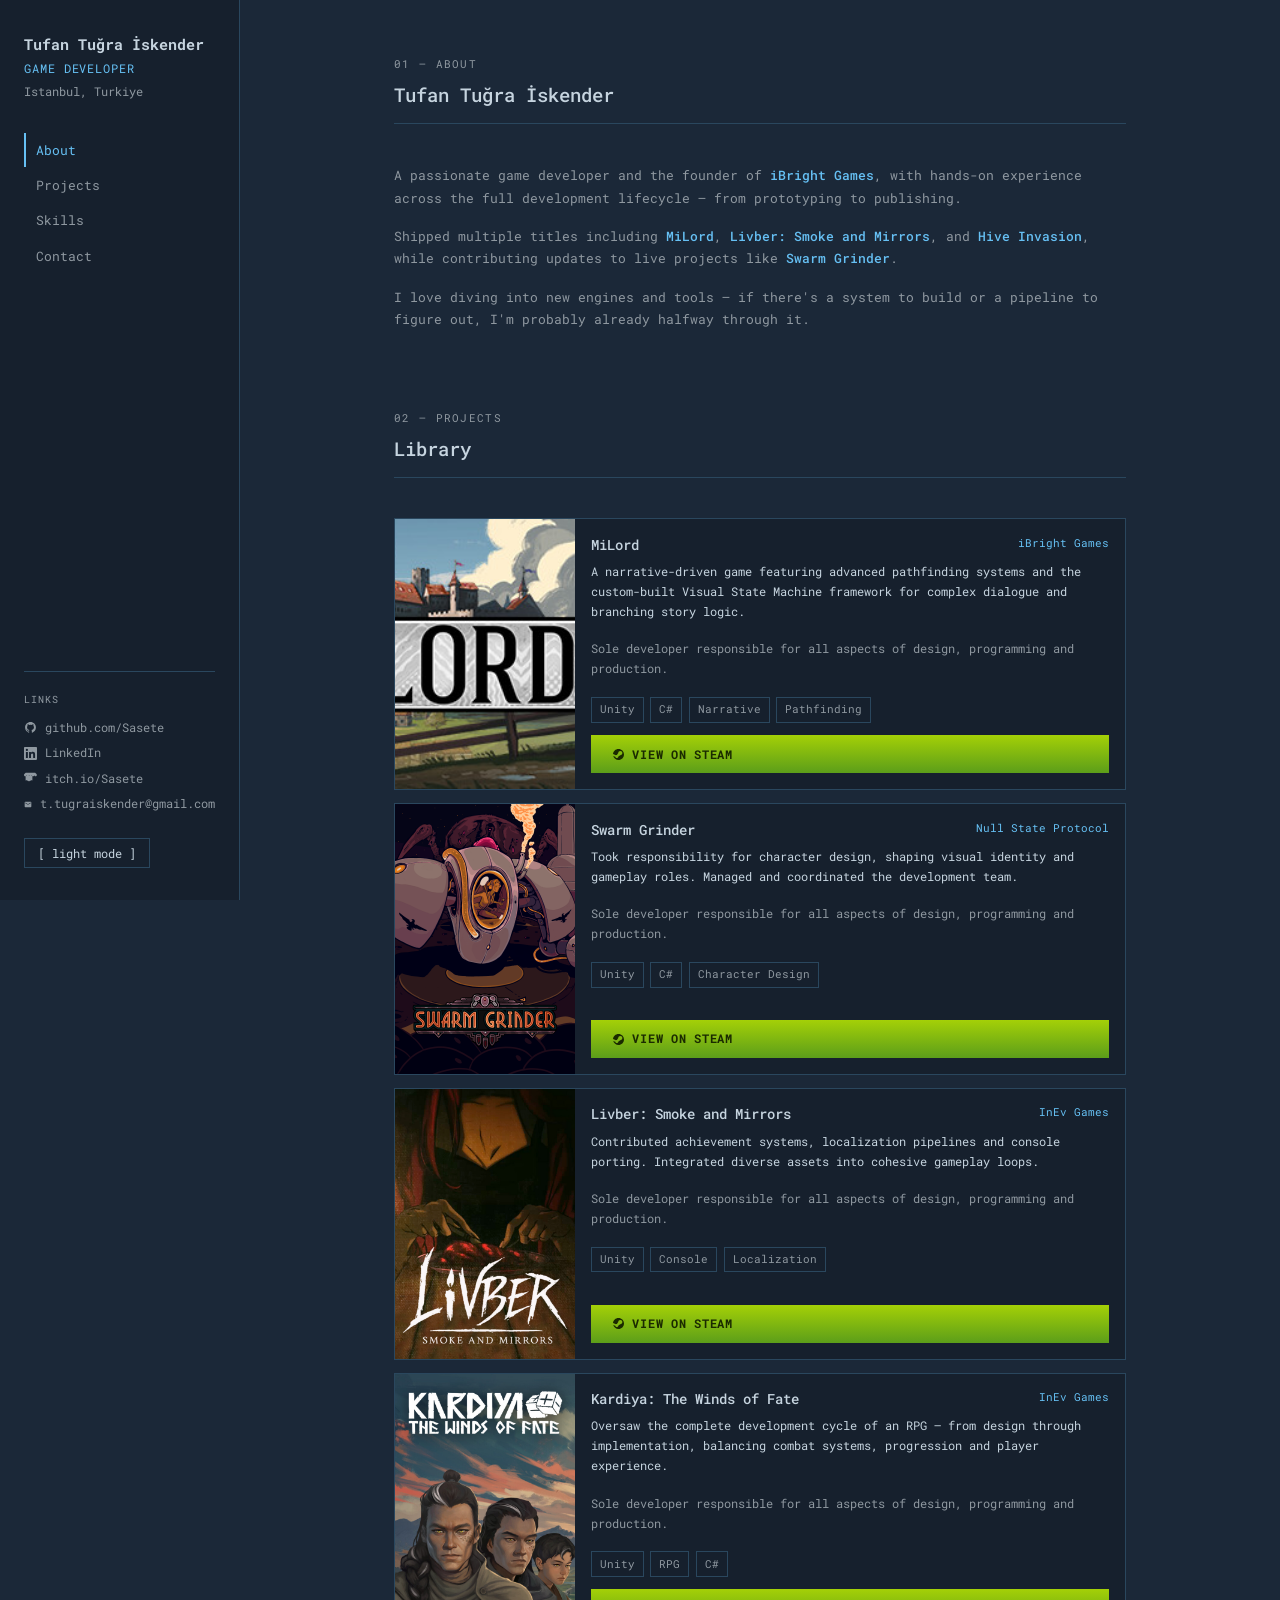
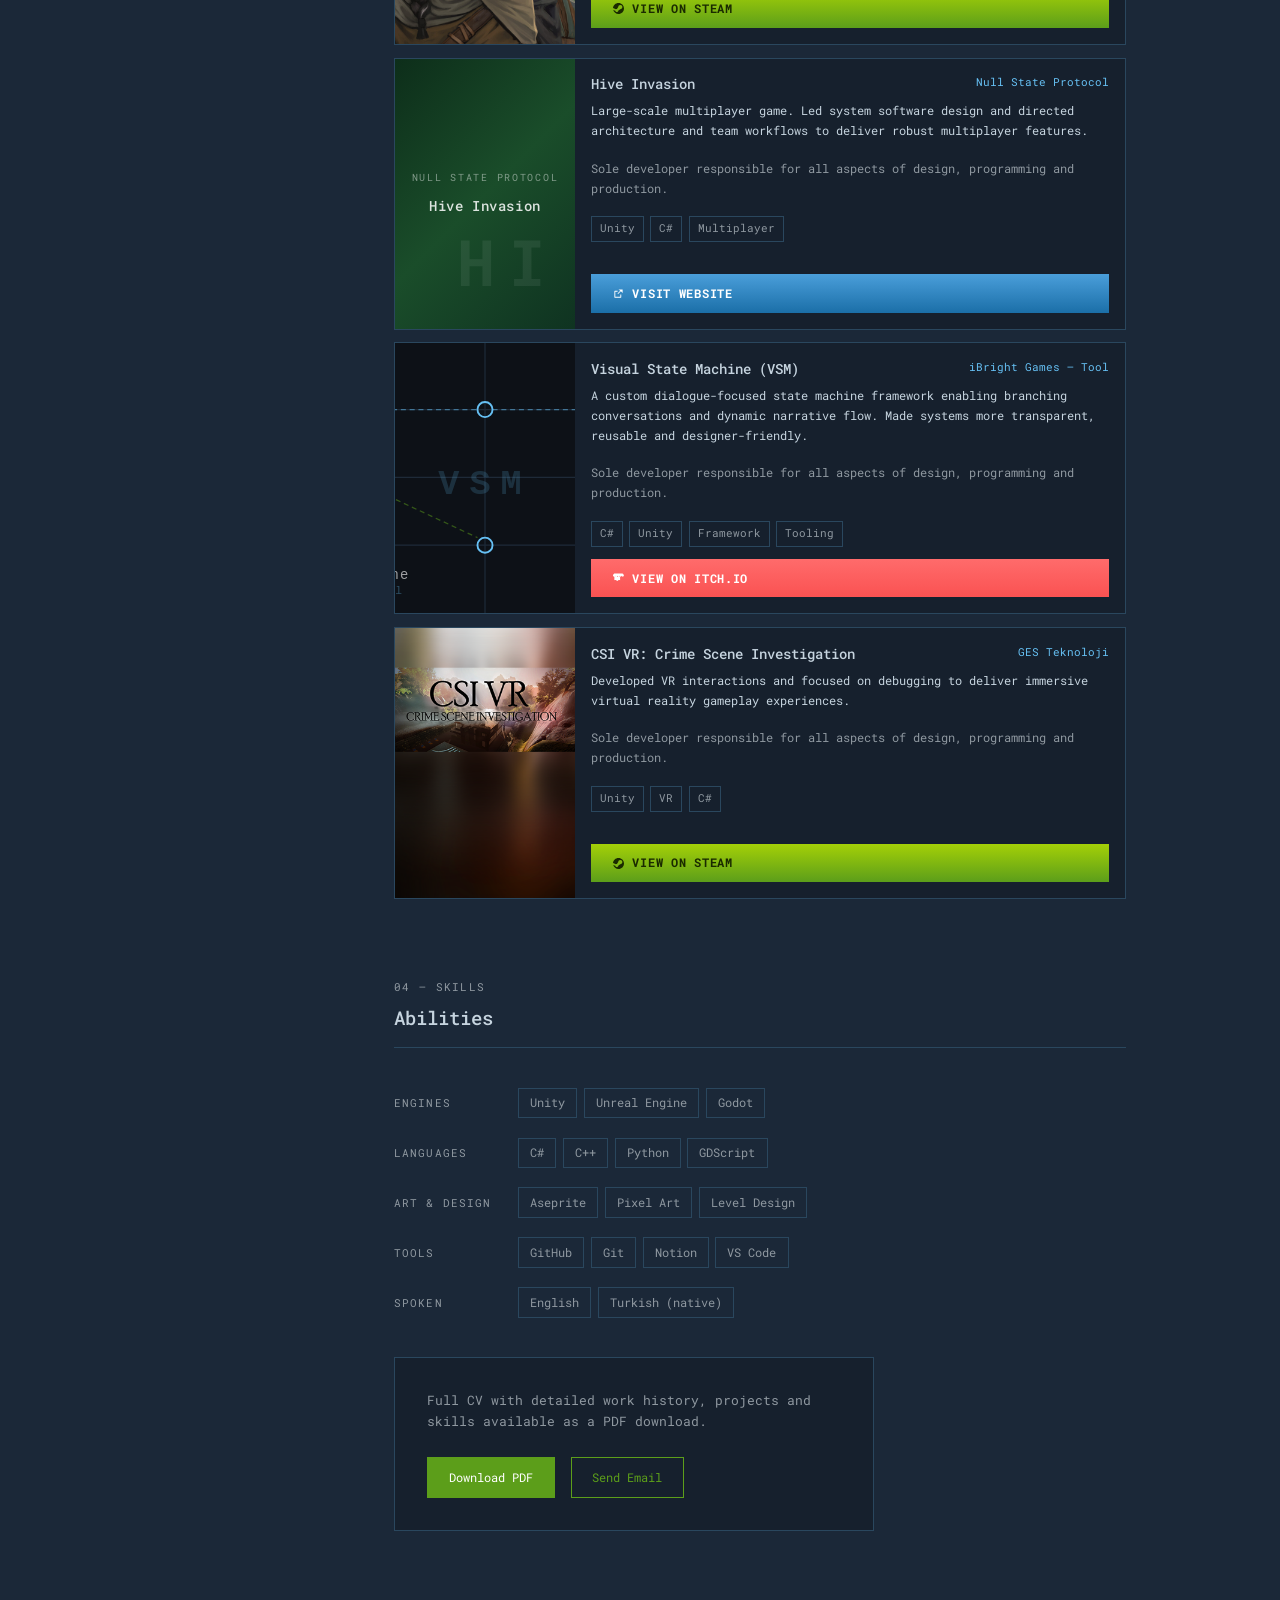
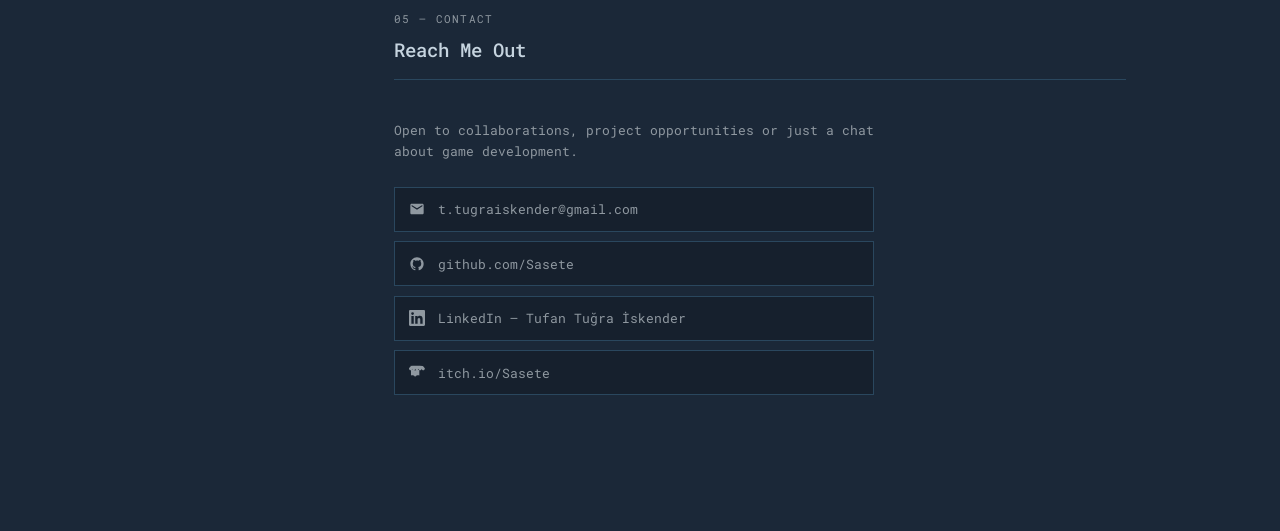
==== commit a48af69f: "Kinda good point to have" ====
--- a/index.html
+++ b/index.html
@@ -20,7 +20,6 @@
     <ul>
       <li><a href="#about" class="active">About</a></li>
       <li><a href="#projects">Projects</a></li>
-      <li><a href="#contributions">Contributions</a></li>
       <li><a href="#skills">Skills</a></li>
       <li><a href="#contact">Contact</a></li>
     </ul>
@@ -88,7 +87,7 @@
   <section class="section" id="projects">
     <div class="section-header">
       <span class="section-eyebrow">02 — Projects</span>
-      <h2 class="section-title">Shipped Titles</h2>
+      <h2 class="section-title">Library</h2>
     </div>
     <div class="projects-list">
 
@@ -101,8 +100,7 @@
             <span class="ph-mono">ML</span>
           </div>
           <div class="project-cover-cta">
-            <svg width="13" height="13" viewBox="0 0 24 24" fill="currentColor"><path d="M11.979 0C5.678 0 .511 4.86.022 11.037l6.432 2.658c.545-.371 1.203-.59 1.912-.59.063 0 .125.004.188.006l2.861-4.142V8.91c0-2.495 2.028-4.524 4.524-4.524 2.494 0 4.524 2.031 4.524 4.527s-2.03 4.525-4.524 4.525h-.105l-4.076 2.911c0 .052.004.105.004.159 0 1.875-1.515 3.396-3.39 3.396-1.635 0-3.016-1.173-3.331-2.727L.436 15.27C1.862 20.307 6.486 24 11.979 24c6.627 0 11.999-5.373 11.999-12S18.606 0 11.979 0z"/></svg>
-            Open →
+            Click to View
           </div>
         </div>
         <div class="project-item-body">
@@ -115,15 +113,25 @@
               A narrative-driven game featuring advanced pathfinding systems and the custom-built
               Visual State Machine framework for complex dialogue and branching story logic.
             </p>
+            <span></span>
+            <p class="contribution">
+                Sole developer responsible for all aspects of design, programming and production.
+            </p>
+            <span></span>
             <div class="project-tags">
               <span class="project-tag">Unity</span>
               <span class="project-tag">C#</span>
               <span class="project-tag">Narrative</span>
               <span class="project-tag">Pathfinding</span>
             </div>
-            </div>
-          <span class="project-store-btn" onclick="event.preventDefault();event.stopPropagation();window.open('https://store.steampowered.com/app/2455460/Milord/','_blank')"><svg width="11" height="11" viewBox="0 0 24 24" fill="currentColor"><path d="M11.979 0C5.678 0 .511 4.86.022 11.037l6.432 2.658c.545-.371 1.203-.59 1.912-.59.063 0 .125.004.188.006l2.861-4.142V8.91c0-2.495 2.028-4.524 4.524-4.524 2.494 0 4.524 2.031 4.524 4.527s-2.03 4.525-4.524 4.525h-.105l-4.076 2.911c0 .052.004.105.004.159 0 1.875-1.515 3.396-3.39 3.396-1.635 0-3.016-1.173-3.331-2.727L.436 15.27C1.862 20.307 6.486 24 11.979 24c6.627 0 11.999-5.373 11.999-12S18.606 0 11.979 0z"/></svg> View on Steam</span>
-          </div>
+            <span></span>
+            <span></span>
+            </div>
+          <div class="store-btn steam">
+            <svg width="11" height="11" viewBox="0 0 24 24" fill="currentColor"><path d="M11.979 0C5.678 0 .511 4.86.022 11.037l6.432 2.658c.545-.371 1.203-.59 1.912-.59.063 0 .125.004.188.006l2.861-4.142V8.91c0-2.495 2.028-4.524 4.524-4.524 2.494 0 4.524 2.031 4.524 4.527s-2.03 4.525-4.524 4.525h-.105l-4.076 2.911c0 .052.004.105.004.159 0 1.875-1.515 3.396-3.39 3.396-1.635 0-3.016-1.173-3.331-2.727L.436 15.27C1.862 20.307 6.486 24 11.979 24c6.627 0 11.999-5.373 11.999-12S18.606 0 11.979 0z"/></svg>
+            View on Steam
+          </div>
+        </div>
       </a>
 
       <a class="project-item" href="projects/swarm-grinder.html">
@@ -135,8 +143,7 @@
             <span class="ph-mono">SG</span>
           </div>
           <div class="project-cover-cta">
-            <svg width="13" height="13" viewBox="0 0 24 24" fill="currentColor"><path d="M11.979 0C5.678 0 .511 4.86.022 11.037l6.432 2.658c.545-.371 1.203-.59 1.912-.59.063 0 .125.004.188.006l2.861-4.142V8.91c0-2.495 2.028-4.524 4.524-4.524 2.494 0 4.524 2.031 4.524 4.527s-2.03 4.525-4.524 4.525h-.105l-4.076 2.911c0 .052.004.105.004.159 0 1.875-1.515 3.396-3.39 3.396-1.635 0-3.016-1.173-3.331-2.727L.436 15.27C1.862 20.307 6.486 24 11.979 24c6.627 0 11.999-5.373 11.999-12S18.606 0 11.979 0z"/></svg>
-            Open →
+            Click to View
           </div>
         </div>
         <div class="project-item-body">
@@ -149,13 +156,20 @@
               Took responsibility for character design, shaping visual identity and gameplay roles.
               Managed and coordinated the development team.
             </p>
+            <span></span>
+            <p class="contribution">
+              Sole developer responsible for all aspects of design, programming and production.
+            </p>
+            <span></span>
             <div class="project-tags">
               <span class="project-tag">Unity</span>
               <span class="project-tag">C#</span>
               <span class="project-tag">Character Design</span>
             </div>
-          </div>
-          <span class="project-store-btn" onclick="event.preventDefault();event.stopPropagation();window.open('https://store.steampowered.com/app/1375900/Swarm_Grinder/','_blank')"><svg width="11" height="11" viewBox="0 0 24 24" fill="currentColor"><path d="M11.979 0C5.678 0 .511 4.86.022 11.037l6.432 2.658c.545-.371 1.203-.59 1.912-.59.063 0 .125.004.188.006l2.861-4.142V8.91c0-2.495 2.028-4.524 4.524-4.524 2.494 0 4.524 2.031 4.524 4.527s-2.03 4.525-4.524 4.525h-.105l-4.076 2.911c0 .052.004.105.004.159 0 1.875-1.515 3.396-3.39 3.396-1.635 0-3.016-1.173-3.331-2.727L.436 15.27C1.862 20.307 6.486 24 11.979 24c6.627 0 11.999-5.373 11.999-12S18.606 0 11.979 0z"/></svg> View on Steam</span>
+            <span></span>
+            <span></span>
+          </div>
+          <span class="store-btn steam" onclick="event.preventDefault();event.stopPropagation();window.open('https://store.steampowered.com/app/1375900/Swarm_Grinder/','_blank')"><svg width="11" height="11" viewBox="0 0 24 24" fill="currentColor"><path d="M11.979 0C5.678 0 .511 4.86.022 11.037l6.432 2.658c.545-.371 1.203-.59 1.912-.59.063 0 .125.004.188.006l2.861-4.142V8.91c0-2.495 2.028-4.524 4.524-4.524 2.494 0 4.524 2.031 4.524 4.527s-2.03 4.525-4.524 4.525h-.105l-4.076 2.911c0 .052.004.105.004.159 0 1.875-1.515 3.396-3.39 3.396-1.635 0-3.016-1.173-3.331-2.727L.436 15.27C1.862 20.307 6.486 24 11.979 24c6.627 0 11.999-5.373 11.999-12S18.606 0 11.979 0z"/></svg> View on Steam</span>
           </div>
       </a>
 
@@ -168,8 +182,7 @@
             <span class="ph-mono">LSM</span>
           </div>
           <div class="project-cover-cta">
-            <svg width="13" height="13" viewBox="0 0 24 24" fill="currentColor"><path d="M11.979 0C5.678 0 .511 4.86.022 11.037l6.432 2.658c.545-.371 1.203-.59 1.912-.59.063 0 .125.004.188.006l2.861-4.142V8.91c0-2.495 2.028-4.524 4.524-4.524 2.494 0 4.524 2.031 4.524 4.527s-2.03 4.525-4.524 4.525h-.105l-4.076 2.911c0 .052.004.105.004.159 0 1.875-1.515 3.396-3.39 3.396-1.635 0-3.016-1.173-3.331-2.727L.436 15.27C1.862 20.307 6.486 24 11.979 24c6.627 0 11.999-5.373 11.999-12S18.606 0 11.979 0z"/></svg>
-            Open →
+            Click to View
           </div>
         </div>
         <div class="project-item-body">
@@ -182,13 +195,20 @@
               Contributed achievement systems, localization pipelines and console porting.
               Integrated diverse assets into cohesive gameplay loops.
             </p>
+            <span></span>
+            <p class="contribution">
+              Sole developer responsible for all aspects of design, programming and production.
+            </p>
+            <span></span>
             <div class="project-tags">
               <span class="project-tag">Unity</span>
               <span class="project-tag">Console</span>
               <span class="project-tag">Localization</span>
             </div>
-          </div>
-          <span class="project-store-btn" onclick="event.preventDefault();event.stopPropagation();window.open('https://store.steampowered.com/app/3700580/Livber_Smoke_and_Mirrors/','_blank')"><svg width="11" height="11" viewBox="0 0 24 24" fill="currentColor"><path d="M11.979 0C5.678 0 .511 4.86.022 11.037l6.432 2.658c.545-.371 1.203-.59 1.912-.59.063 0 .125.004.188.006l2.861-4.142V8.91c0-2.495 2.028-4.524 4.524-4.524 2.494 0 4.524 2.031 4.524 4.527s-2.03 4.525-4.524 4.525h-.105l-4.076 2.911c0 .052.004.105.004.159 0 1.875-1.515 3.396-3.39 3.396-1.635 0-3.016-1.173-3.331-2.727L.436 15.27C1.862 20.307 6.486 24 11.979 24c6.627 0 11.999-5.373 11.999-12S18.606 0 11.979 0z"/></svg> View on Steam</span>
+            <span></span>
+            <span></span>
+          </div>
+          <span class="store-btn steam" onclick="event.preventDefault();event.stopPropagation();window.open('https://store.steampowered.com/app/3700580/Livber_Smoke_and_Mirrors/','_blank')"><svg width="11" height="11" viewBox="0 0 24 24" fill="currentColor"><path d="M11.979 0C5.678 0 .511 4.86.022 11.037l6.432 2.658c.545-.371 1.203-.59 1.912-.59.063 0 .125.004.188.006l2.861-4.142V8.91c0-2.495 2.028-4.524 4.524-4.524 2.494 0 4.524 2.031 4.524 4.527s-2.03 4.525-4.524 4.525h-.105l-4.076 2.911c0 .052.004.105.004.159 0 1.875-1.515 3.396-3.39 3.396-1.635 0-3.016-1.173-3.331-2.727L.436 15.27C1.862 20.307 6.486 24 11.979 24c6.627 0 11.999-5.373 11.999-12S18.606 0 11.979 0z"/></svg> View on Steam</span>
           </div>
       </a>
 
@@ -201,8 +221,7 @@
             <span class="ph-mono">KWF</span>
           </div>
           <div class="project-cover-cta">
-            <svg width="13" height="13" viewBox="0 0 24 24" fill="currentColor"><path d="M11.979 0C5.678 0 .511 4.86.022 11.037l6.432 2.658c.545-.371 1.203-.59 1.912-.59.063 0 .125.004.188.006l2.861-4.142V8.91c0-2.495 2.028-4.524 4.524-4.524 2.494 0 4.524 2.031 4.524 4.527s-2.03 4.525-4.524 4.525h-.105l-4.076 2.911c0 .052.004.105.004.159 0 1.875-1.515 3.396-3.39 3.396-1.635 0-3.016-1.173-3.331-2.727L.436 15.27C1.862 20.307 6.486 24 11.979 24c6.627 0 11.999-5.373 11.999-12S18.606 0 11.979 0z"/></svg>
-            Open →
+            Click to View
           </div>
         </div>
         <div class="project-item-body">
@@ -215,13 +234,20 @@
               Oversaw the complete development cycle of an RPG — from design through
               implementation, balancing combat systems, progression and player experience.
             </p>
+            <span></span>
+            <p class="contribution">
+              Sole developer responsible for all aspects of design, programming and production.
+            </p>
+            <span></span>
             <div class="project-tags">
               <span class="project-tag">Unity</span>
               <span class="project-tag">RPG</span>
               <span class="project-tag">C#</span>
             </div>
-          </div>
-          <span class="project-store-btn" onclick="event.preventDefault();event.stopPropagation();window.open('https://store.steampowered.com/app/3189020/Kardiya_The_Winds_of_Fate/','_blank')"><svg width="11" height="11" viewBox="0 0 24 24" fill="currentColor"><path d="M11.979 0C5.678 0 .511 4.86.022 11.037l6.432 2.658c.545-.371 1.203-.59 1.912-.59.063 0 .125.004.188.006l2.861-4.142V8.91c0-2.495 2.028-4.524 4.524-4.524 2.494 0 4.524 2.031 4.524 4.527s-2.03 4.525-4.524 4.525h-.105l-4.076 2.911c0 .052.004.105.004.159 0 1.875-1.515 3.396-3.39 3.396-1.635 0-3.016-1.173-3.331-2.727L.436 15.27C1.862 20.307 6.486 24 11.979 24c6.627 0 11.999-5.373 11.999-12S18.606 0 11.979 0z"/></svg> View on Steam</span>
+            <span></span>
+            <span></span>
+          </div>
+          <span class="store-btn steam" onclick="event.preventDefault();event.stopPropagation();window.open('https://store.steampowered.com/app/3189020/Kardiya_The_Winds_of_Fate/','_blank')"><svg width="11" height="11" viewBox="0 0 24 24" fill="currentColor"><path d="M11.979 0C5.678 0 .511 4.86.022 11.037l6.432 2.658c.545-.371 1.203-.59 1.912-.59.063 0 .125.004.188.006l2.861-4.142V8.91c0-2.495 2.028-4.524 4.524-4.524 2.494 0 4.524 2.031 4.524 4.527s-2.03 4.525-4.524 4.525h-.105l-4.076 2.911c0 .052.004.105.004.159 0 1.875-1.515 3.396-3.39 3.396-1.635 0-3.016-1.173-3.331-2.727L.436 15.27C1.862 20.307 6.486 24 11.979 24c6.627 0 11.999-5.373 11.999-12S18.606 0 11.979 0z"/></svg> View on Steam</span>
           </div>
       </a>
 
@@ -234,8 +260,7 @@
             <span class="ph-mono">HI</span>
           </div>
           <div class="project-cover-cta">
-            <svg width="13" height="13" viewBox="0 0 24 24" fill="currentColor"><path d="M10 6v2H5v11h11v-5h2v6a1 1 0 0 1-1 1H4a1 1 0 0 1-1-1V7a1 1 0 0 1 1-1h6zm11-3v8l-3.794-3.793-5.999 6-1.414-1.414 5.999-6L12 3h9z"/></svg>
-            Open →
+            Click to View
           </div>
         </div>
         <div class="project-item-body">
@@ -248,13 +273,20 @@
               Large-scale multiplayer game. Led system software design and directed architecture
               and team workflows to deliver robust multiplayer features.
             </p>
+            <span></span>
+            <p class="contribution">
+              Sole developer responsible for all aspects of design, programming and production.
+            </p>
+            <span></span>
             <div class="project-tags">
               <span class="project-tag">Unity</span>
               <span class="project-tag">C#</span>
               <span class="project-tag">Multiplayer</span>
             </div>
-          </div>
-          <span class="project-store-btn website" onclick="event.preventDefault();event.stopPropagation();window.open('https://hiveinvasion.games','_blank')"><svg width="11" height="11" viewBox="0 0 24 24" fill="currentColor"><path d="M10 6v2H5v11h11v-5h2v6a1 1 0 0 1-1 1H4a1 1 0 0 1-1-1V7a1 1 0 0 1 1-1h6zm11-3v8l-3.794-3.793-5.999 6-1.414-1.414 5.999-6L12 3h9z"/></svg> Visit Website</span>
+            <span></span>
+            <span></span>
+          </div>
+          <span class="store-btn website" onclick="event.preventDefault();event.stopPropagation();window.open('https://hiveinvasion.games','_blank')"><svg width="11" height="11" viewBox="0 0 24 24" fill="currentColor"><path d="M10 6v2H5v11h11v-5h2v6a1 1 0 0 1-1 1H4a1 1 0 0 1-1-1V7a1 1 0 0 1 1-1h6zm11-3v8l-3.794-3.793-5.999 6-1.414-1.414 5.999-6L12 3h9z"/></svg> Visit Website</span>
           </div>
       </a>
 
@@ -287,8 +319,7 @@
             <text x="18" y="188" font-family="monospace" font-size="11" fill="rgba(255,255,255,0.6)" letter-spacing="1">Visual State Machine</text>
           </svg>
           <div class="project-cover-cta">
-            <svg width="13" height="13" viewBox="0 0 24 24" fill="currentColor"><path d="M3.13 1.338C2.08 1.96.02 4.328 0 4.95v.7c0 1.29 1.21 2.4 2.3 2.4 1.31 0 2.4-1.1 2.4-2.4 0 1.3 1.07 2.4 2.38 2.4 1.31 0 2.35-1.1 2.35-2.4 0 1.3 1.1 2.4 2.4 2.4h.05c1.3 0 2.4-1.1 2.4-2.4 0 1.3 1.04 2.4 2.35 2.4 1.31 0 2.38-1.1 2.38-2.4 0 1.3 1.09 2.4 2.4 2.4 1.09 0 2.3-1.1 2.3-2.4v-.7c-.02-.62-2.08-2.99-3.13-3.61-3.22-.06-6.55-.1-9.87-.09-3.32 0-6.65.03-9.87.1zm8.87 5.82c-.2.002-.39.01-.58.026-.85.08-1.63.28-2.19.63-.22.13-.43.28-.6.44-.18-.16-.38-.31-.6-.44-.56-.35-1.34-.55-2.19-.63-1-.09-2.11.05-2.87.42v8.25c.76-.35 1.73-.46 2.66-.38 1 .09 1.97.43 2.5 1.06.17.2.28.42.28.65h1.64c0-.23.11-.45.28-.65.53-.63 1.5-.97 2.5-1.06.93-.08 1.9.03 2.66.38V7.84c-.76-.37-1.87-.51-2.87-.42-.85.08-1.63.28-2.19.63-.22.13-.43.28-.6.44-.17-.16-.38-.31-.6-.44-.56-.35-1.34-.55-2.19-.63-.2-.016-.39-.024-.58-.026z"/></svg>
-            Open →
+            Click to View
           </div>
         </div>
         <div class="project-item-body">
@@ -302,14 +333,21 @@
               conversations and dynamic narrative flow. Made systems more transparent,
               reusable and designer-friendly.
             </p>
+            <span></span>
+            <p class="contribution">
+              Sole developer responsible for all aspects of design, programming and production.
+            </p>
+            <span></span>
             <div class="project-tags">
               <span class="project-tag">C#</span>
               <span class="project-tag">Unity</span>
               <span class="project-tag">Framework</span>
               <span class="project-tag">Tooling</span>
             </div>
-          </div>
-          <span class="project-store-btn itch" onclick="event.preventDefault();event.stopPropagation();window.open('https://sasete.itch.io/vsm','_blank')"><svg width="11" height="11" viewBox="0 0 24 24" fill="currentColor"><path d="M3.13 1.338C2.08 1.96.02 4.328 0 4.95v.7c0 1.29 1.21 2.4 2.3 2.4 1.31 0 2.4-1.1 2.4-2.4 0 1.3 1.07 2.4 2.38 2.4 1.31 0 2.35-1.1 2.35-2.4 0 1.3 1.1 2.4 2.4 2.4h.05c1.3 0 2.4-1.1 2.4-2.4 0 1.3 1.04 2.4 2.35 2.4 1.31 0 2.38-1.1 2.38-2.4 0 1.3 1.09 2.4 2.4 2.4 1.09 0 2.3-1.1 2.3-2.4v-.7c-.02-.62-2.08-2.99-3.13-3.61-3.22-.06-6.55-.1-9.87-.09-3.32 0-6.65.03-9.87.1zm8.87 5.82c-.2.002-.39.01-.58.026-.85.08-1.63.28-2.19.63-.22.13-.43.28-.6.44-.18-.16-.38-.31-.6-.44-.56-.35-1.34-.55-2.19-.63-1-.09-2.11.05-2.87.42v8.25c.76-.35 1.73-.46 2.66-.38 1 .09 1.97.43 2.5 1.06.17.2.28.42.28.65h1.64c0-.23.11-.45.28-.65.53-.63 1.5-.97 2.5-1.06.93-.08 1.9.03 2.66.38V7.84c-.76-.37-1.87-.51-2.87-.42-.85.08-1.63.28-2.19.63-.22.13-.43.28-.6.44-.17-.16-.38-.31-.6-.44-.56-.35-1.34-.55-2.19-.63-.2-.016-.39-.024-.58-.026z"/></svg> View on itch.io</span>
+            <span></span>
+            <span></span>
+          </div>
+          <span class="store-btn itch" onclick="event.preventDefault();event.stopPropagation();window.open('https://sasete.itch.io/vsm','_blank')"><svg width="11" height="11" viewBox="0 0 24 24" fill="currentColor"><path d="M3.13 1.338C2.08 1.96.02 4.328 0 4.95v.7c0 1.29 1.21 2.4 2.3 2.4 1.31 0 2.4-1.1 2.4-2.4 0 1.3 1.07 2.4 2.38 2.4 1.31 0 2.35-1.1 2.35-2.4 0 1.3 1.1 2.4 2.4 2.4h.05c1.3 0 2.4-1.1 2.4-2.4 0 1.3 1.04 2.4 2.35 2.4 1.31 0 2.38-1.1 2.38-2.4 0 1.3 1.09 2.4 2.4 2.4 1.09 0 2.3-1.1 2.3-2.4v-.7c-.02-.62-2.08-2.99-3.13-3.61-3.22-.06-6.55-.1-9.87-.09-3.32 0-6.65.03-9.87.1zm8.87 5.82c-.2.002-.39.01-.58.026-.85.08-1.63.28-2.19.63-.22.13-.43.28-.6.44-.18-.16-.38-.31-.6-.44-.56-.35-1.34-.55-2.19-.63-1-.09-2.11.05-2.87.42v8.25c.76-.35 1.73-.46 2.66-.38 1 .09 1.97.43 2.5 1.06.17.2.28.42.28.65h1.64c0-.23.11-.45.28-.65.53-.63 1.5-.97 2.5-1.06.93-.08 1.9.03 2.66.38V7.84c-.76-.37-1.87-.51-2.87-.42-.85.08-1.63.28-2.19.63-.22.13-.43.28-.6.44-.17-.16-.38-.31-.6-.44-.56-.35-1.34-.55-2.19-.63-.2-.016-.39-.024-.58-.026z"/></svg> View on itch.io</span>
           </div>
       </a>
 
@@ -322,8 +360,7 @@
             <span class="ph-mono">VR</span>
           </div>
           <div class="project-cover-cta">
-            <svg width="13" height="13" viewBox="0 0 24 24" fill="currentColor"><path d="M11.979 0C5.678 0 .511 4.86.022 11.037l6.432 2.658c.545-.371 1.203-.59 1.912-.59.063 0 .125.004.188.006l2.861-4.142V8.91c0-2.495 2.028-4.524 4.524-4.524 2.494 0 4.524 2.031 4.524 4.527s-2.03 4.525-4.524 4.525h-.105l-4.076 2.911c0 .052.004.105.004.159 0 1.875-1.515 3.396-3.39 3.396-1.635 0-3.016-1.173-3.331-2.727L.436 15.27C1.862 20.307 6.486 24 11.979 24c6.627 0 11.999-5.373 11.999-12S18.606 0 11.979 0z"/></svg>
-            Open →
+            Click to View
           </div>
         </div>
         <div class="project-item-body">
@@ -336,89 +373,25 @@
               Developed VR interactions and focused on debugging to deliver immersive
               virtual reality gameplay experiences.
             </p>
+            <span></span>
+            <p class="contribution">
+              Sole developer responsible for all aspects of design, programming and production.
+            </p>
+            <span></span>
             <div class="project-tags">
               <span class="project-tag">Unity</span>
               <span class="project-tag">VR</span>
               <span class="project-tag">C#</span>
             </div>
-          </div>
-          <span class="project-store-btn" onclick="event.preventDefault();event.stopPropagation();window.open('https://store.steampowered.com/app/893650/CSI_VR_Crime_Scene_Investigation/','_blank')"><svg width="11" height="11" viewBox="0 0 24 24" fill="currentColor"><path d="M11.979 0C5.678 0 .511 4.86.022 11.037l6.432 2.658c.545-.371 1.203-.59 1.912-.59.063 0 .125.004.188.006l2.861-4.142V8.91c0-2.495 2.028-4.524 4.524-4.524 2.494 0 4.524 2.031 4.524 4.527s-2.03 4.525-4.524 4.525h-.105l-4.076 2.911c0 .052.004.105.004.159 0 1.875-1.515 3.396-3.39 3.396-1.635 0-3.016-1.173-3.331-2.727L.436 15.27C1.862 20.307 6.486 24 11.979 24c6.627 0 11.999-5.373 11.999-12S18.606 0 11.979 0z"/></svg> View on Steam</span>
+            <span></span>
+            <span></span>
+          </div>
+          <span class="store-btn steam" onclick="event.preventDefault();event.stopPropagation();window.open('https://store.steampowered.com/app/893650/CSI_VR_Crime_Scene_Investigation/','_blank')"><svg width="11" height="11" viewBox="0 0 24 24" fill="currentColor"><path d="M11.979 0C5.678 0 .511 4.86.022 11.037l6.432 2.658c.545-.371 1.203-.59 1.912-.59.063 0 .125.004.188.006l2.861-4.142V8.91c0-2.495 2.028-4.524 4.524-4.524 2.494 0 4.524 2.031 4.524 4.527s-2.03 4.525-4.524 4.525h-.105l-4.076 2.911c0 .052.004.105.004.159 0 1.875-1.515 3.396-3.39 3.396-1.635 0-3.016-1.173-3.331-2.727L.436 15.27C1.862 20.307 6.486 24 11.979 24c6.627 0 11.999-5.373 11.999-12S18.606 0 11.979 0z"/></svg> View on Steam</span>
           </div>
       </a>
 
     </div>
   </section>
-
-
-  <!-- Contributions -->
-  <section class="section" id="contributions">
-    <div class="section-header">
-      <span class="section-eyebrow">03 — Contributions</span>
-      <h2 class="section-title">My Contributions</h2>
-    </div>
-    <div class="contrib-grid">
-
-      <div class="contrib-card">
-        <div class="contrib-role">Founder &amp; Lead Developer</div>
-        <div class="contrib-company">iBright Games</div>
-        <div class="contrib-period">2020 — Present</div>
-        <div class="contrib-tags">
-          <span class="contrib-tag">Studio Lead</span>
-          <span class="contrib-tag">Unity</span>
-          <span class="contrib-tag">C#</span>
-          <span class="contrib-tag">Game Design</span>
-        </div>
-      </div>
-
-      <div class="contrib-card">
-        <div class="contrib-role">Game Developer</div>
-        <div class="contrib-company">InEv Games</div>
-        <div class="contrib-period">2022 — 2024</div>
-        <div class="contrib-tags">
-          <span class="contrib-tag">Unity</span>
-          <span class="contrib-tag">Console Porting</span>
-          <span class="contrib-tag">Localization</span>
-          <span class="contrib-tag">Achievements</span>
-        </div>
-      </div>
-
-      <div class="contrib-card">
-        <div class="contrib-role">Co-Founder</div>
-        <div class="contrib-company">Null State Protocol</div>
-        <div class="contrib-period">2021 — Present</div>
-        <div class="contrib-tags">
-          <span class="contrib-tag">Co-Founder</span>
-          <span class="contrib-tag">Unity</span>
-          <span class="contrib-tag">Team Lead</span>
-          <span class="contrib-tag">Multiplayer</span>
-        </div>
-      </div>
-
-      <div class="contrib-card">
-        <div class="contrib-role">Game Developer</div>
-        <div class="contrib-company">GES Teknoloji</div>
-        <div class="contrib-period">2021 — 2022</div>
-        <div class="contrib-tags">
-          <span class="contrib-tag">Unity</span>
-          <span class="contrib-tag">VR</span>
-          <span class="contrib-tag">C#</span>
-        </div>
-      </div>
-
-      <div class="contrib-card">
-        <div class="contrib-role">Co-Founder</div>
-        <div class="contrib-company">Mensa Game Studios</div>
-        <div class="contrib-period">2019 — 2021</div>
-        <div class="contrib-tags">
-          <span class="contrib-tag">Co-Founder</span>
-          <span class="contrib-tag">Unity</span>
-          <span class="contrib-tag">Prototype</span>
-        </div>
-      </div>
-
-    </div>
-  </section>
-
 
   <!-- Skills -->
   <section class="section" id="skills">
--- a/style.css
+++ b/style.css
@@ -316,7 +316,7 @@
 }
 .project-desc {
   font-size: 0.78rem;
-  color: var(--text-secondary);
+  color: var(--text-primary);
   line-height: 1.6;
   margin-bottom: 0.4rem;
 }
@@ -326,6 +326,12 @@
   color: var(--text-secondary);
   border: 1px solid var(--border);
   padding: 0.2rem 0.5rem;
+}
+.contribution {
+  font-size: 0.78rem;
+  color: var(--text-secondary);
+  line-height: 1.6;
+  margin-bottom: 0.4rem;
 }
 .project-open-hint {
   margin-top: 0.7rem;
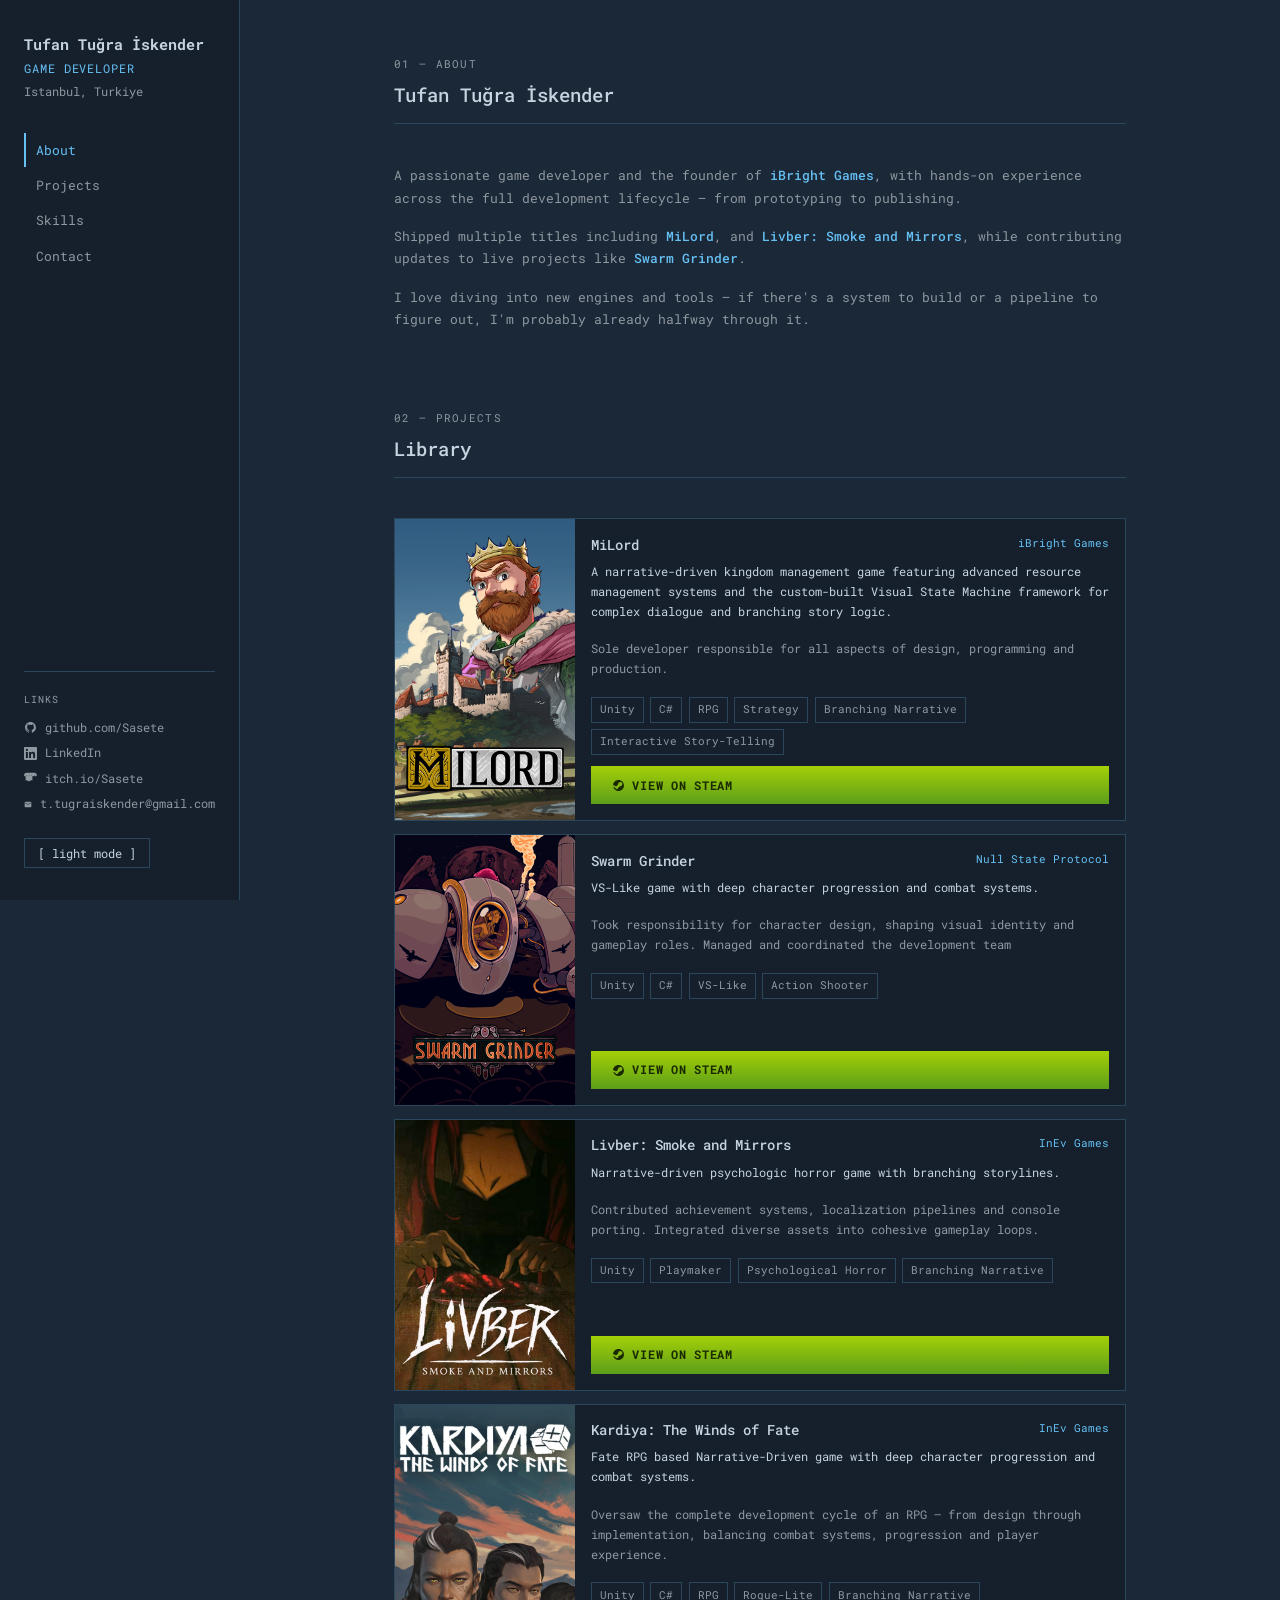
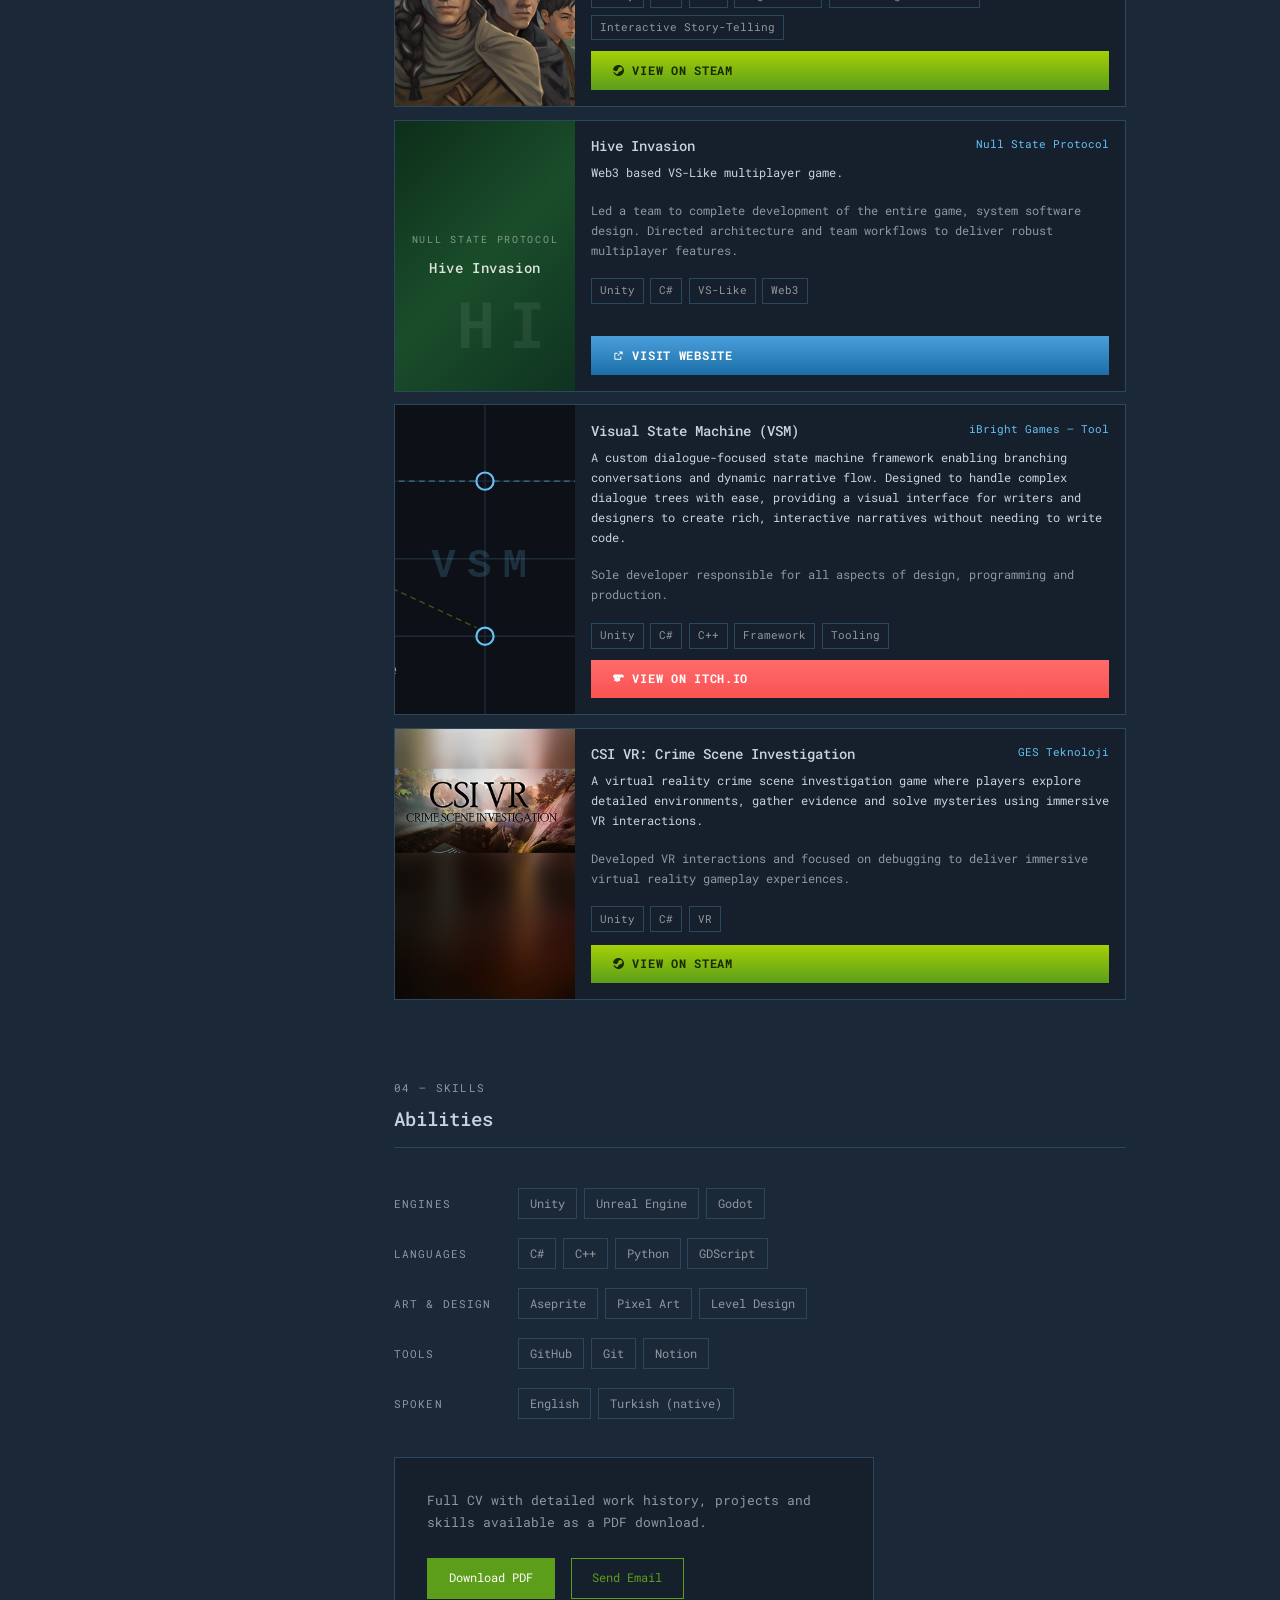
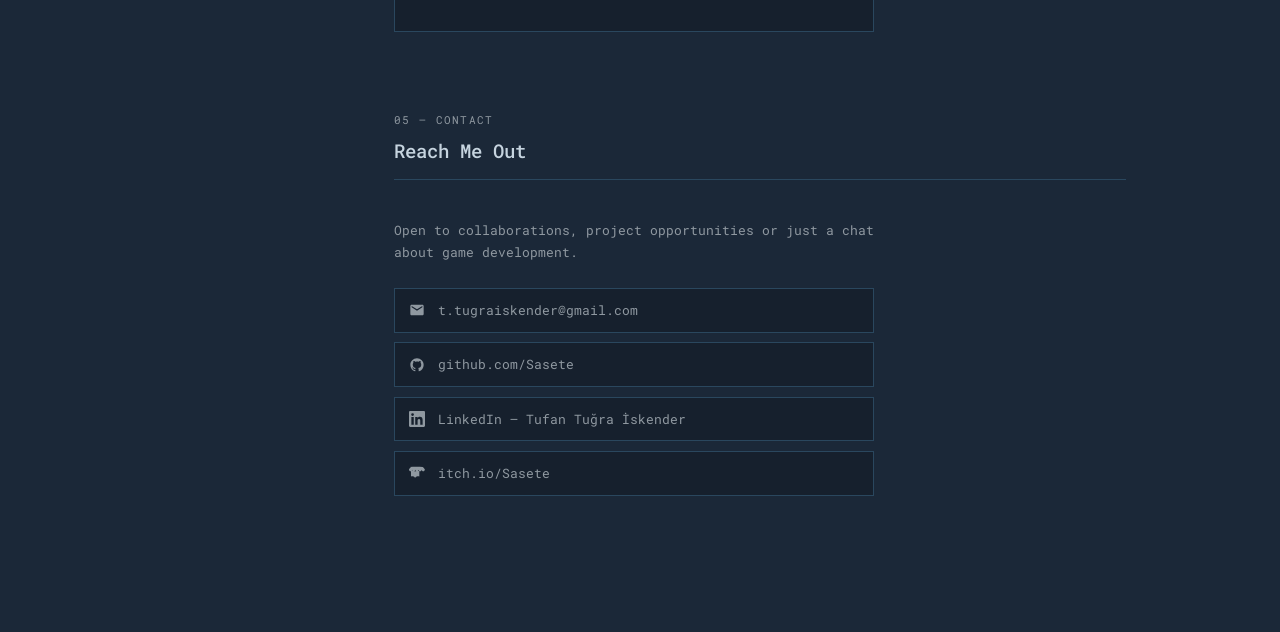
==== commit 77f191d9: "Some text improvements" ====
--- a/index.html
+++ b/index.html
@@ -72,8 +72,7 @@
         experience across the full development lifecycle — from prototyping to publishing.
       </p>
       <p>
-        Shipped multiple titles including <strong>MiLord</strong>, <strong>Livber: Smoke and Mirrors</strong>,
-        and <strong>Hive Invasion</strong>, while contributing updates to live projects like
+        Shipped multiple titles including <strong>MiLord</strong>, and <strong>Livber: Smoke and Mirrors</strong>, while contributing updates to live projects like
         <strong>Swarm Grinder</strong>.
       </p>
       <p>
@@ -110,7 +109,7 @@
               <span class="project-company">iBright Games</span>
             </div>
             <p class="project-desc">
-              A narrative-driven game featuring advanced pathfinding systems and the custom-built
+              A narrative-driven kingdom management game featuring advanced resource management systems and the custom-built
               Visual State Machine framework for complex dialogue and branching story logic.
             </p>
             <span></span>
@@ -121,8 +120,10 @@
             <div class="project-tags">
               <span class="project-tag">Unity</span>
               <span class="project-tag">C#</span>
-              <span class="project-tag">Narrative</span>
-              <span class="project-tag">Pathfinding</span>
+              <span class="project-tag">RPG</span>
+              <span class="project-tag">Strategy</span>
+              <span class="project-tag">Branching Narrative</span>
+              <span class="project-tag">Interactive Story-Telling</span>
             </div>
             <span></span>
             <span></span>
@@ -153,18 +154,19 @@
               <span class="project-company">Null State Protocol</span>
             </div>
             <p class="project-desc">
+              VS-Like game with deep character progression and combat systems.
+            </p>
+            <span></span>
+            <p class="contribution">
               Took responsibility for character design, shaping visual identity and gameplay roles.
-              Managed and coordinated the development team.
-            </p>
-            <span></span>
-            <p class="contribution">
-              Sole developer responsible for all aspects of design, programming and production.
+              Managed and coordinated the development team
             </p>
             <span></span>
             <div class="project-tags">
               <span class="project-tag">Unity</span>
               <span class="project-tag">C#</span>
-              <span class="project-tag">Character Design</span>
+              <span class="project-tag">VS-Like</span>
+              <span class="project-tag">Action Shooter</span>
             </div>
             <span></span>
             <span></span>
@@ -192,18 +194,20 @@
               <span class="project-company">InEv Games</span>
             </div>
             <p class="project-desc">
+              Narrative-driven psychologic horror game with branching storylines.
+              
+            </p>
+            <span></span>
+            <p class="contribution">
               Contributed achievement systems, localization pipelines and console porting.
               Integrated diverse assets into cohesive gameplay loops.
             </p>
             <span></span>
-            <p class="contribution">
-              Sole developer responsible for all aspects of design, programming and production.
-            </p>
-            <span></span>
-            <div class="project-tags">
-              <span class="project-tag">Unity</span>
-              <span class="project-tag">Console</span>
-              <span class="project-tag">Localization</span>
+            <div class="project-tags">
+              <span class="project-tag">Unity</span>
+              <span class="project-tag">Playmaker</span>
+              <span class="project-tag">Psychological Horror</span>
+              <span class="project-tag">Branching Narrative</span>
             </div>
             <span></span>
             <span></span>
@@ -231,18 +235,21 @@
               <span class="project-company">InEv Games</span>
             </div>
             <p class="project-desc">
+              Fate RPG based Narrative-Driven game with deep character progression and combat systems.
+            </p>
+            <span></span>
+            <p class="contribution">
               Oversaw the complete development cycle of an RPG — from design through
               implementation, balancing combat systems, progression and player experience.
             </p>
             <span></span>
-            <p class="contribution">
-              Sole developer responsible for all aspects of design, programming and production.
-            </p>
-            <span></span>
-            <div class="project-tags">
-              <span class="project-tag">Unity</span>
+            <div class="project-tags">
+              <span class="project-tag">Unity</span>
+              <span class="project-tag">C#</span>
               <span class="project-tag">RPG</span>
-              <span class="project-tag">C#</span>
+              <span class="project-tag">Rogue-Lite</span>
+              <span class="project-tag">Branching Narrative</span>
+              <span class="project-tag">Interactive Story-Telling</span>
             </div>
             <span></span>
             <span></span>
@@ -270,18 +277,19 @@
               <span class="project-company">Null State Protocol</span>
             </div>
             <p class="project-desc">
-              Large-scale multiplayer game. Led system software design and directed architecture
-              and team workflows to deliver robust multiplayer features.
-            </p>
-            <span></span>
-            <p class="contribution">
-              Sole developer responsible for all aspects of design, programming and production.
+              Web3 based VS-Like multiplayer game. 
+            </p>
+            <span></span>
+            <p class="contribution">
+              Led a team to complete development of the entire game, system software design. 
+              Directed architecture and team workflows to deliver robust multiplayer features.
             </p>
             <span></span>
             <div class="project-tags">
               <span class="project-tag">Unity</span>
               <span class="project-tag">C#</span>
-              <span class="project-tag">Multiplayer</span>
+              <span class="project-tag">VS-Like</span>
+              <span class="project-tag">Web3</span>
             </div>
             <span></span>
             <span></span>
@@ -330,8 +338,7 @@
             </div>
             <p class="project-desc">
               A custom dialogue-focused state machine framework enabling branching
-              conversations and dynamic narrative flow. Made systems more transparent,
-              reusable and designer-friendly.
+              conversations and dynamic narrative flow. Designed to handle complex dialogue trees with ease, providing a visual interface for writers and designers to create rich, interactive narratives without needing to write code.
             </p>
             <span></span>
             <p class="contribution">
@@ -339,8 +346,9 @@
             </p>
             <span></span>
             <div class="project-tags">
+              <span class="project-tag">Unity</span>
               <span class="project-tag">C#</span>
-              <span class="project-tag">Unity</span>
+              <span class="project-tag">C++</span>
               <span class="project-tag">Framework</span>
               <span class="project-tag">Tooling</span>
             </div>
@@ -370,18 +378,18 @@
               <span class="project-company">GES Teknoloji</span>
             </div>
             <p class="project-desc">
+                A virtual reality crime scene investigation game where players explore detailed environments, gather evidence and solve mysteries using immersive VR interactions.
+            </p>
+            <span></span>
+            <p class="contribution">
               Developed VR interactions and focused on debugging to deliver immersive
               virtual reality gameplay experiences.
             </p>
             <span></span>
-            <p class="contribution">
-              Sole developer responsible for all aspects of design, programming and production.
-            </p>
-            <span></span>
-            <div class="project-tags">
-              <span class="project-tag">Unity</span>
+            <div class="project-tags">
+              <span class="project-tag">Unity</span>
+              <span class="project-tag">C#</span>
               <span class="project-tag">VR</span>
-              <span class="project-tag">C#</span>
             </div>
             <span></span>
             <span></span>
@@ -431,7 +439,6 @@
           <span class="tag">GitHub</span>
           <span class="tag">Git</span>
           <span class="tag">Notion</span>
-          <span class="tag">VS Code</span>
         </div>
       </div>
       <div class="skill-row">
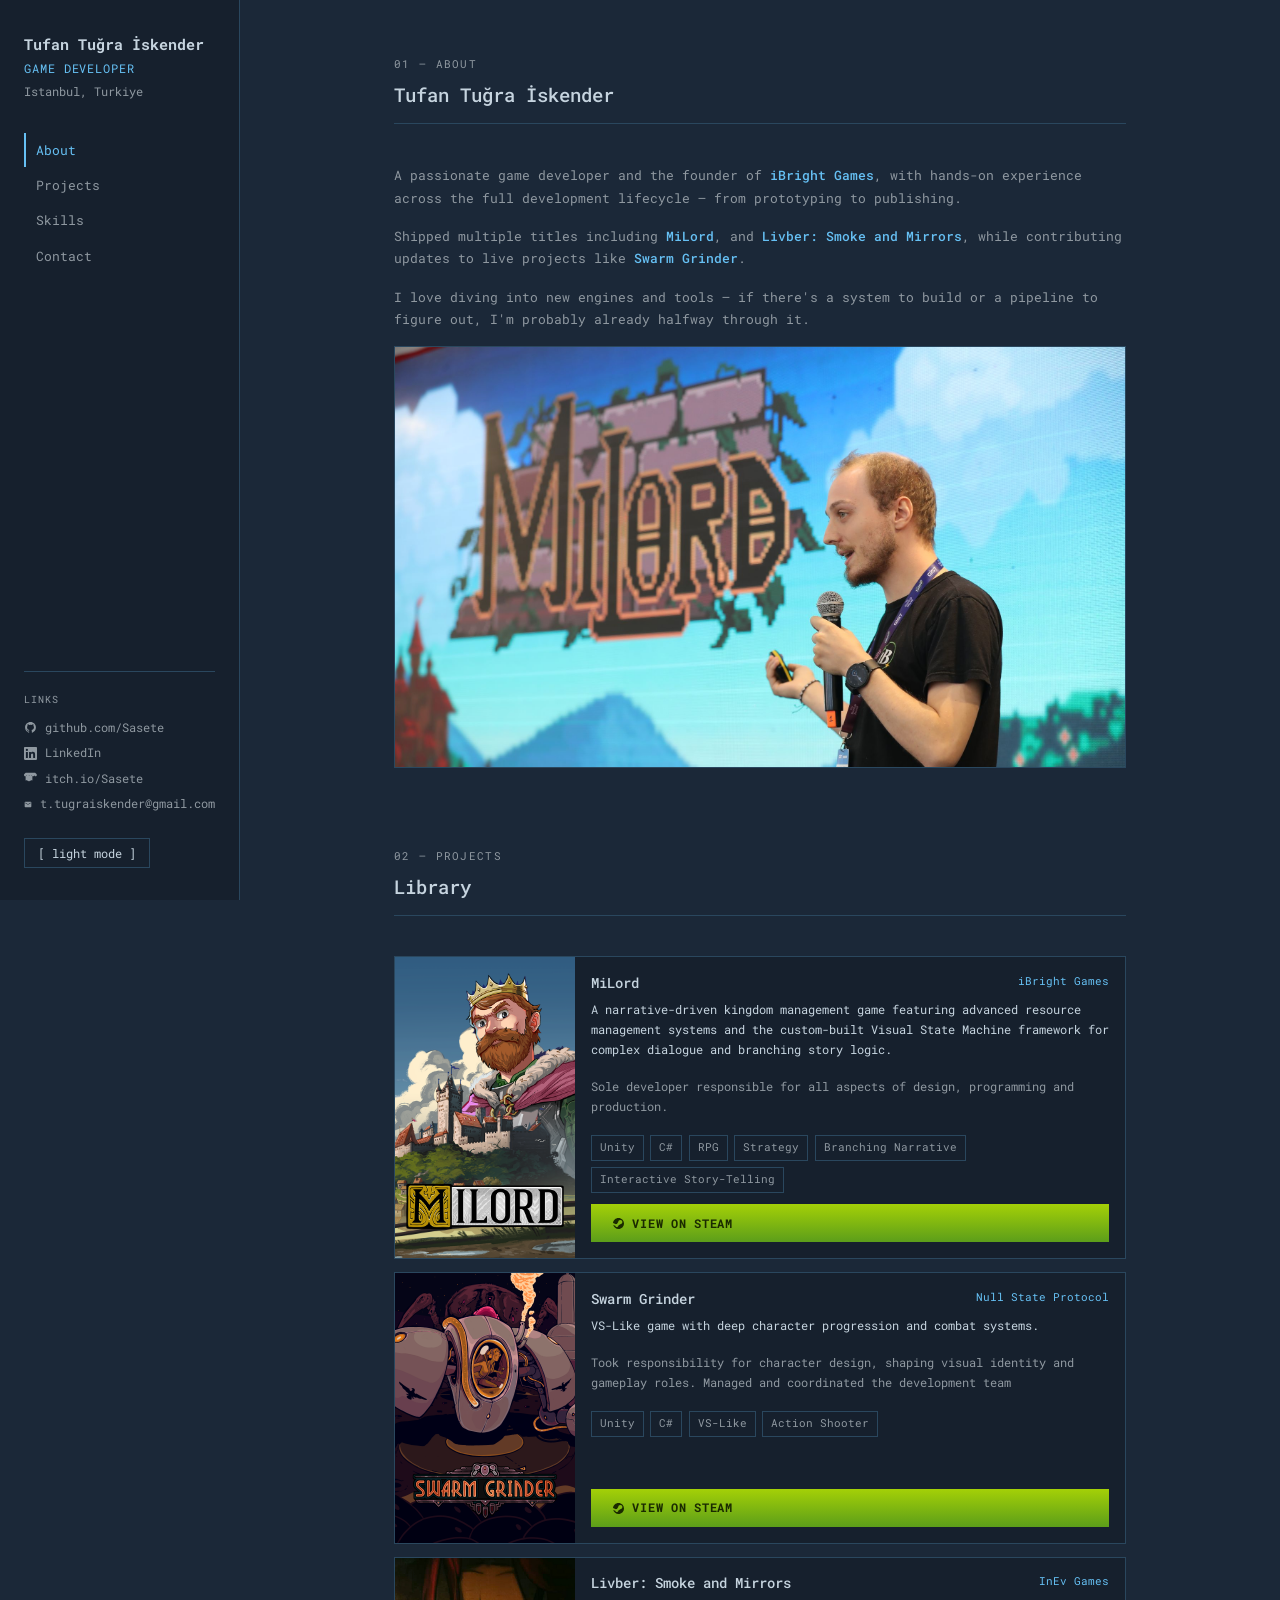
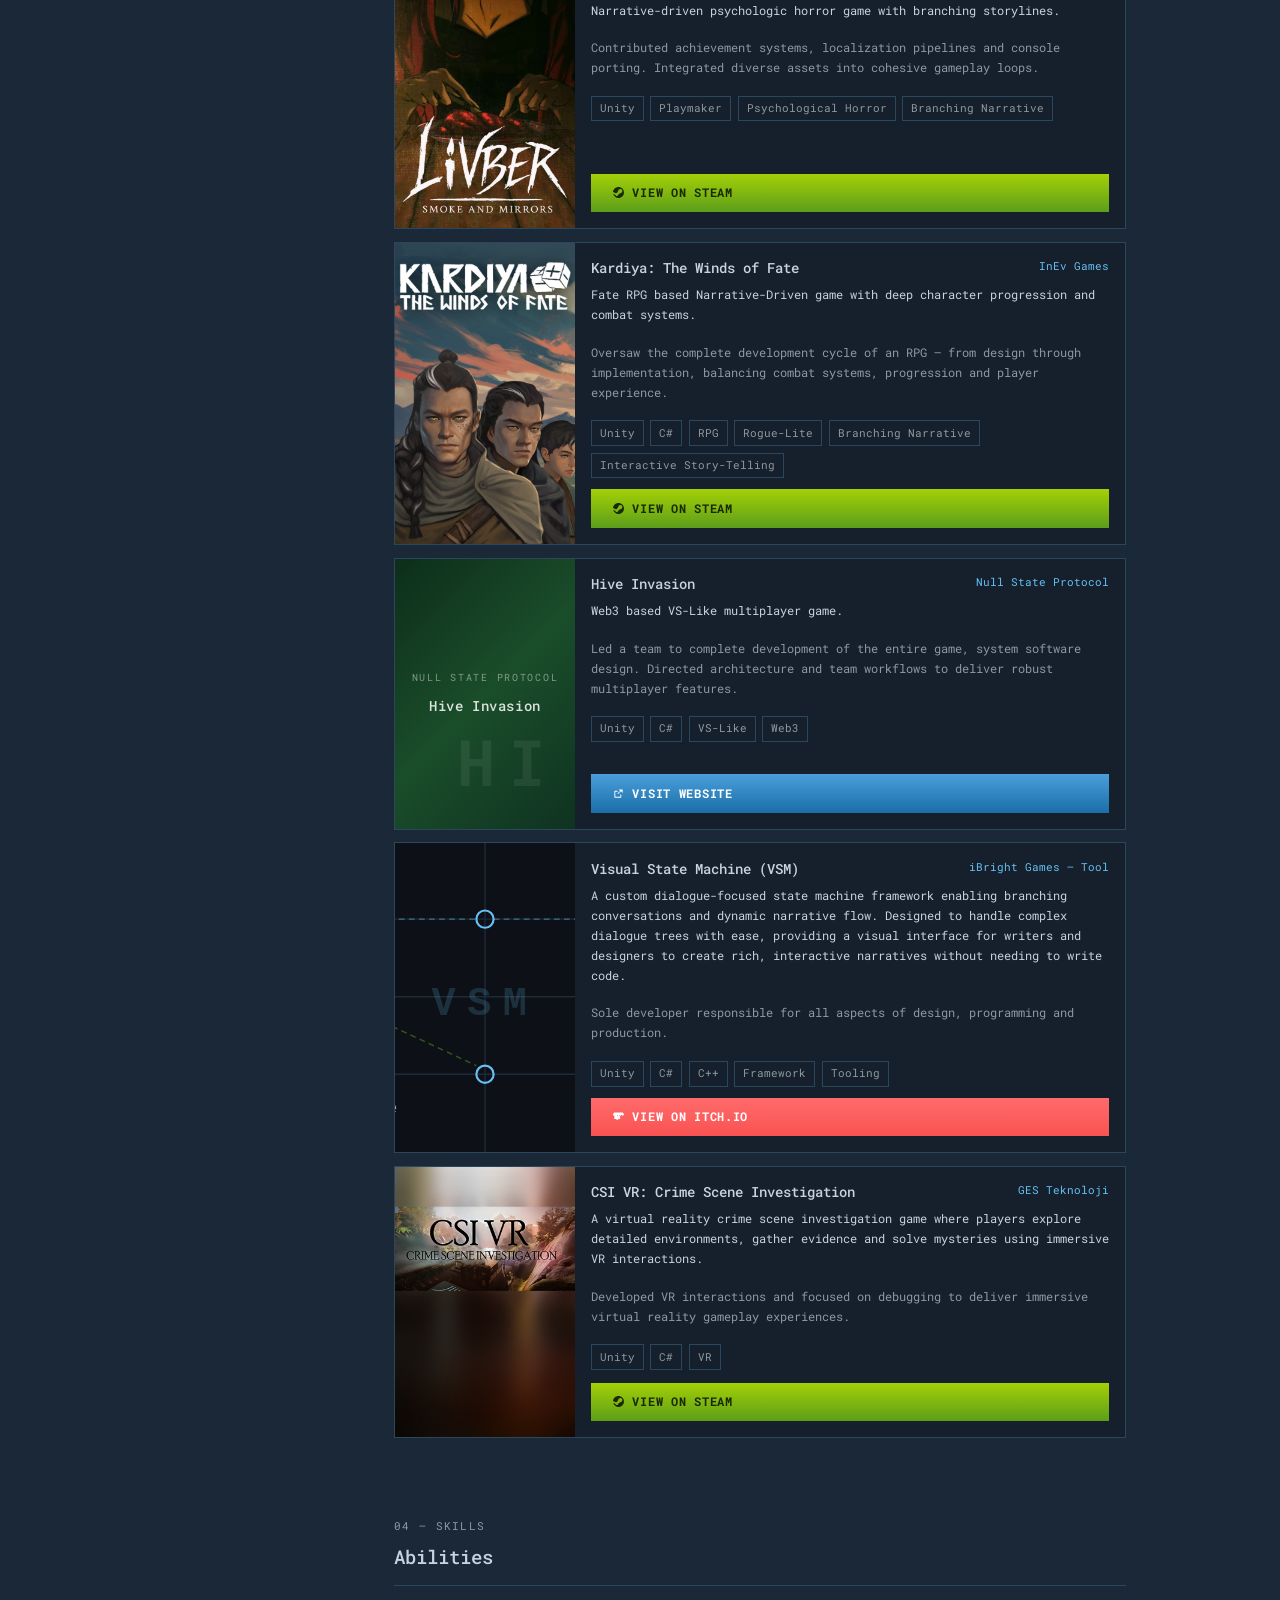
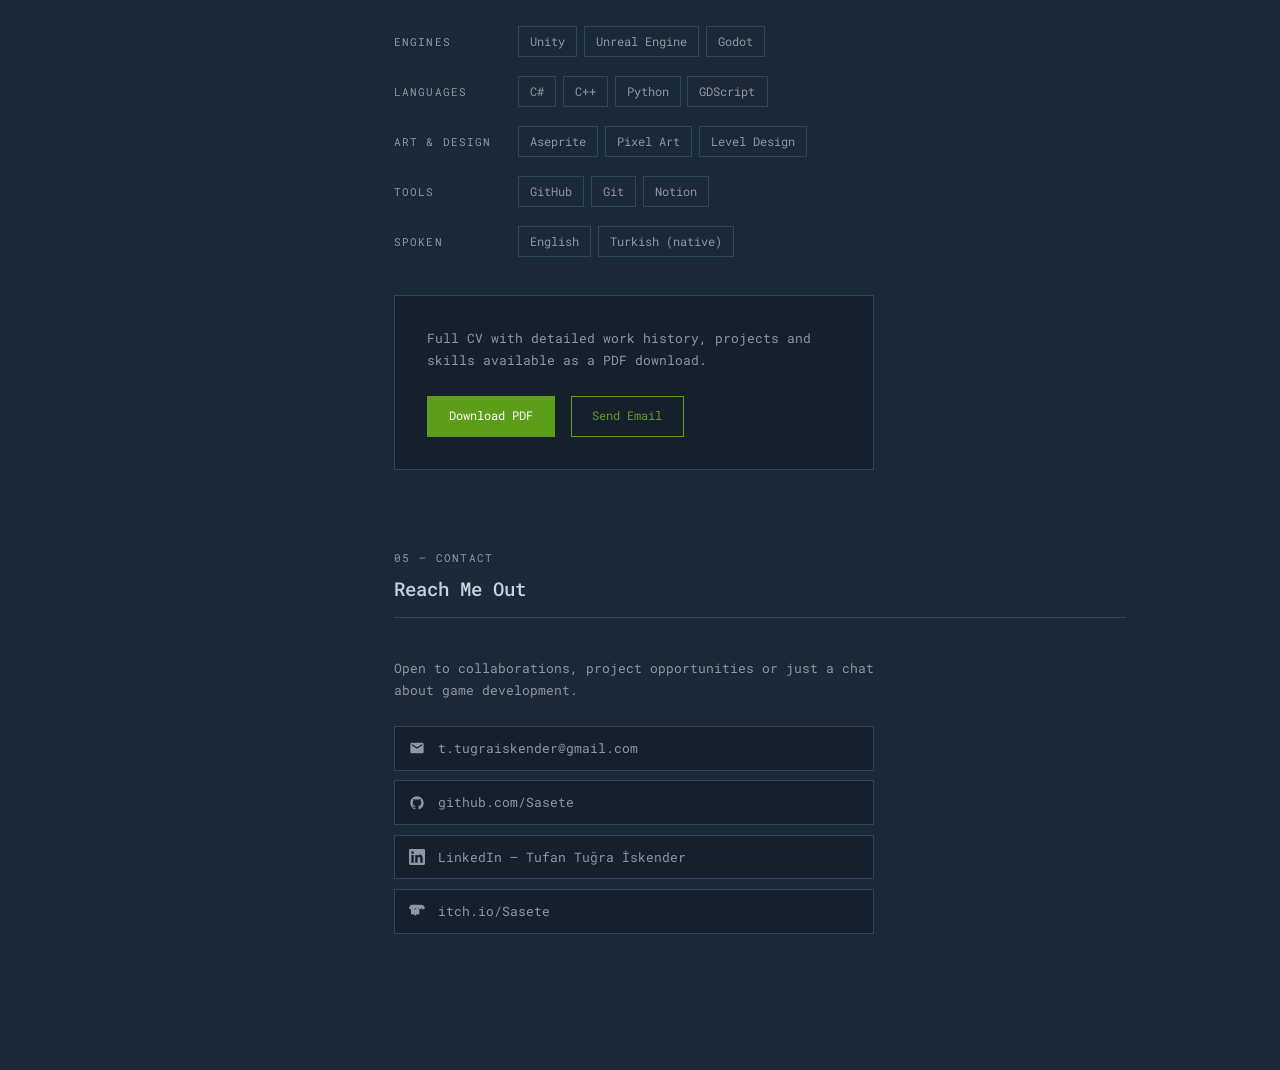
==== commit d6d7f95d: "Tags fix & hero image" ====
--- a/index.html
+++ b/index.html
@@ -62,6 +62,7 @@
 
   <!-- About -->
   <section class="section" id="about">
+    
     <div class="section-header">
       <span class="section-eyebrow">01 — About</span>
       <h2 class="section-title">Tufan Tuğra İskender</h2>
@@ -79,6 +80,9 @@
         I love diving into new engines and tools — if there's a system to build or a pipeline
         to figure out, I'm probably already halfway through it.
       </p>
+      <div class="about-photo">
+        <img src="hero.png" alt="Tufan Tuğra İskender presenting MiLord">
+      </div>
     </div>
   </section>
 
--- a/style.css
+++ b/style.css
@@ -144,6 +144,19 @@
 }
 
 /* ── About ───────────────────────────────────────────── */
+.about-photo {
+  width: 100%;
+  margin-bottom: 2rem;
+  overflow: hidden;
+  border: 1px solid var(--border);
+}
+.about-photo img {
+  width: 100%;
+  max-height: 420px;
+  object-fit: cover;
+  object-position: center 20%;
+  display: block;
+}
 .about-bio p {
   color: var(--text-secondary);
   font-size: 0.82rem;
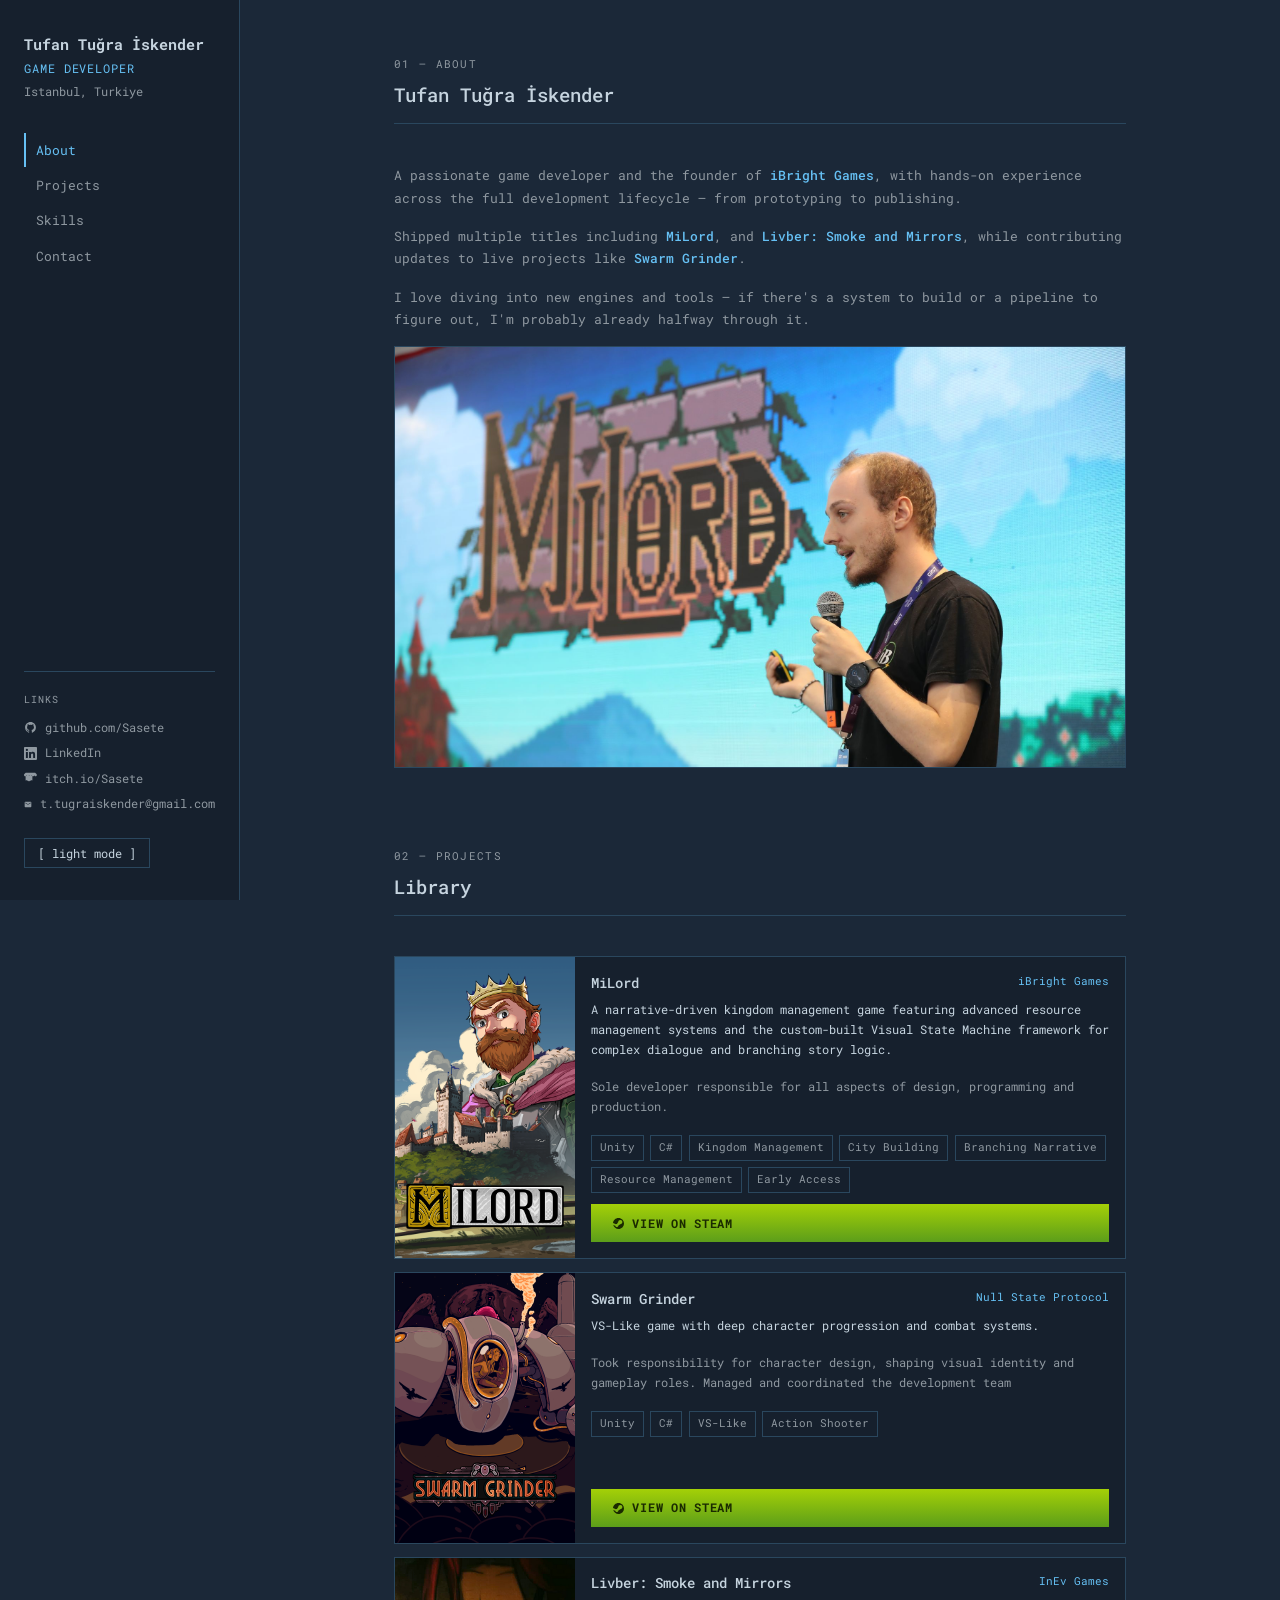
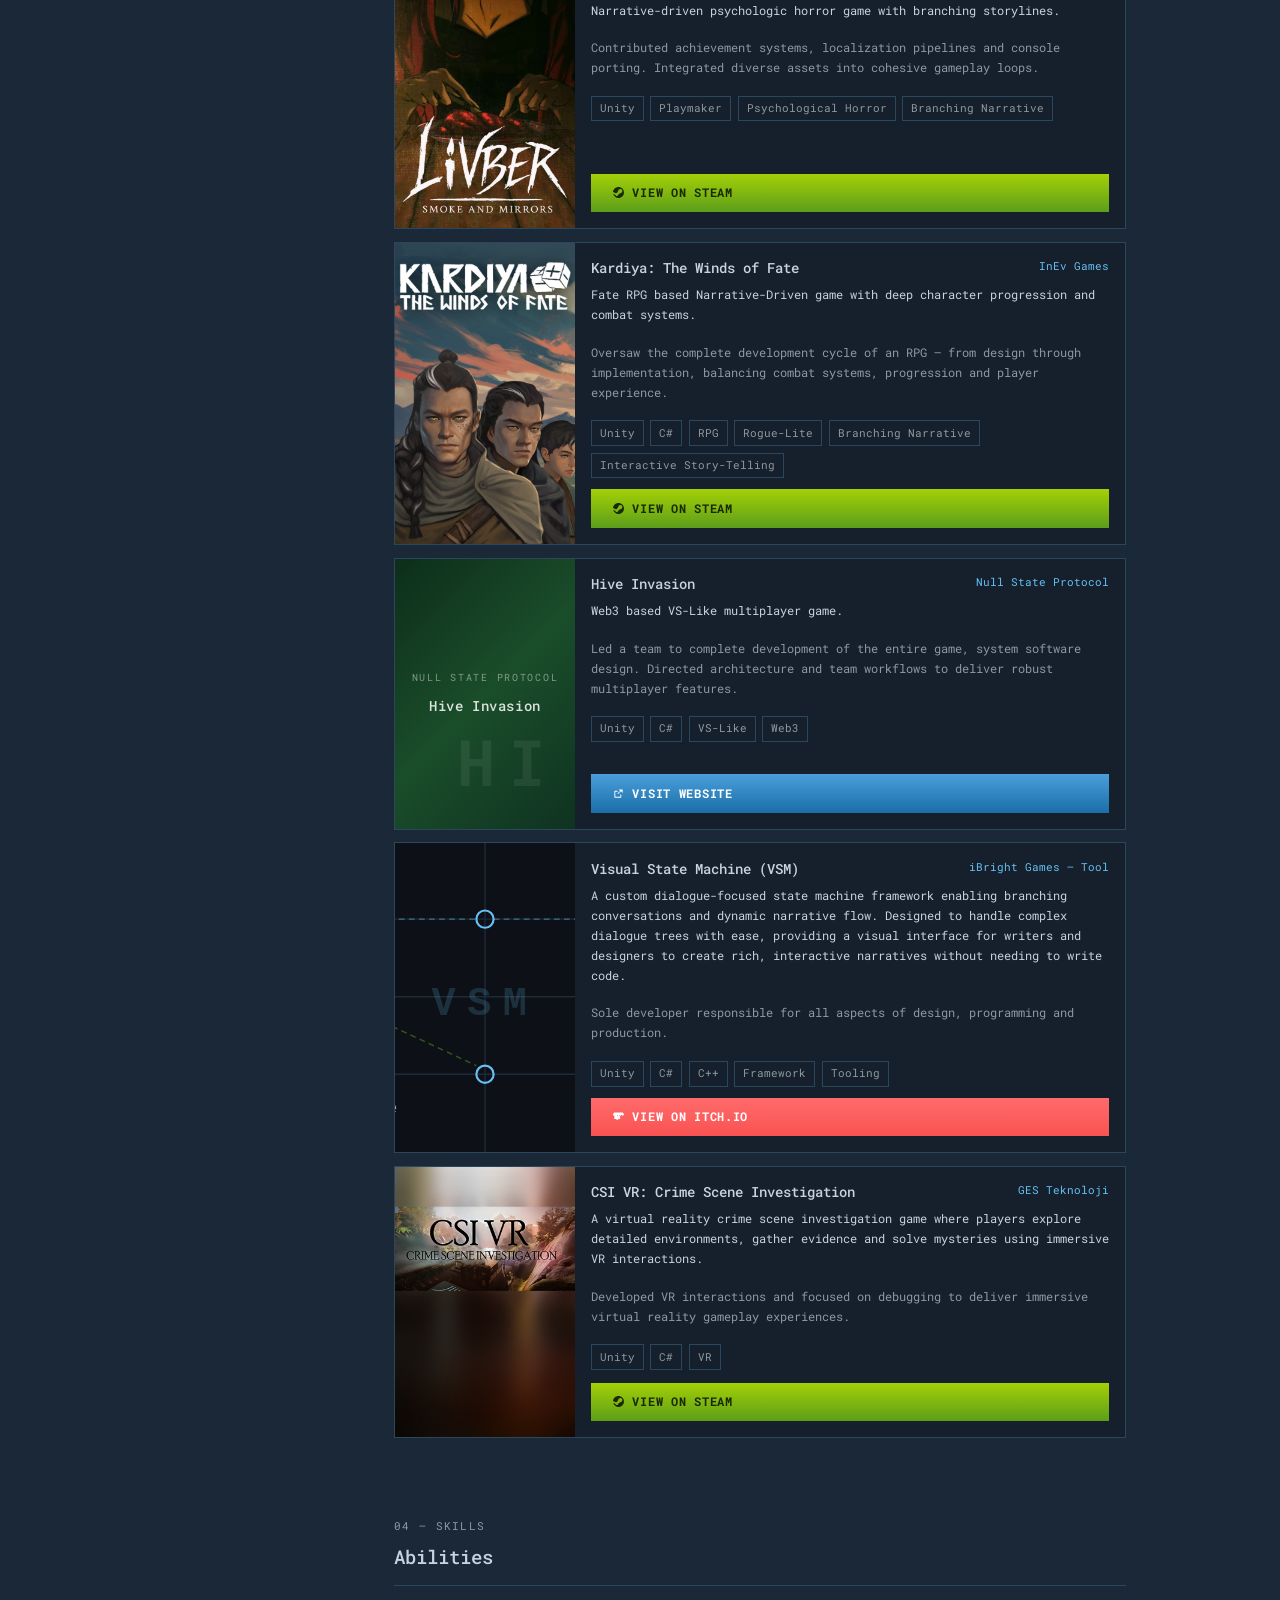
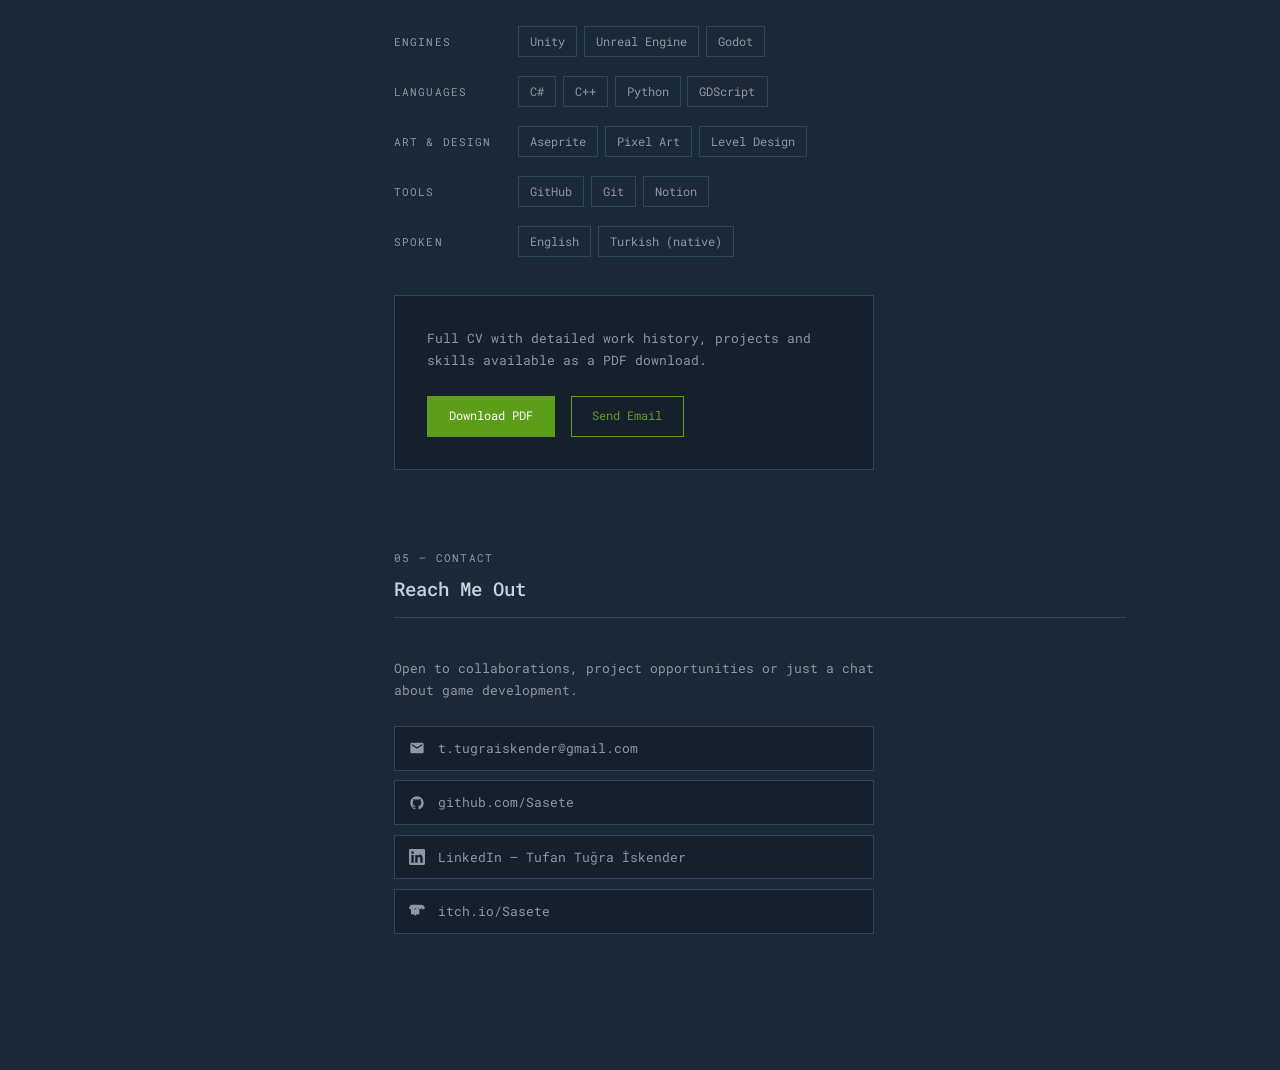
==== commit f30d171d: "Some MiLord improvements" ====
--- a/index.html
+++ b/index.html
@@ -124,10 +124,11 @@
             <div class="project-tags">
               <span class="project-tag">Unity</span>
               <span class="project-tag">C#</span>
-              <span class="project-tag">RPG</span>
-              <span class="project-tag">Strategy</span>
+              <span class="project-tag">Kingdom Management</span>
+              <span class="project-tag">City Building</span>
               <span class="project-tag">Branching Narrative</span>
-              <span class="project-tag">Interactive Story-Telling</span>
+              <span class="project-tag">Resource Management</span>
+              <span class="project-tag">Early Access</span>
             </div>
             <span></span>
             <span></span>
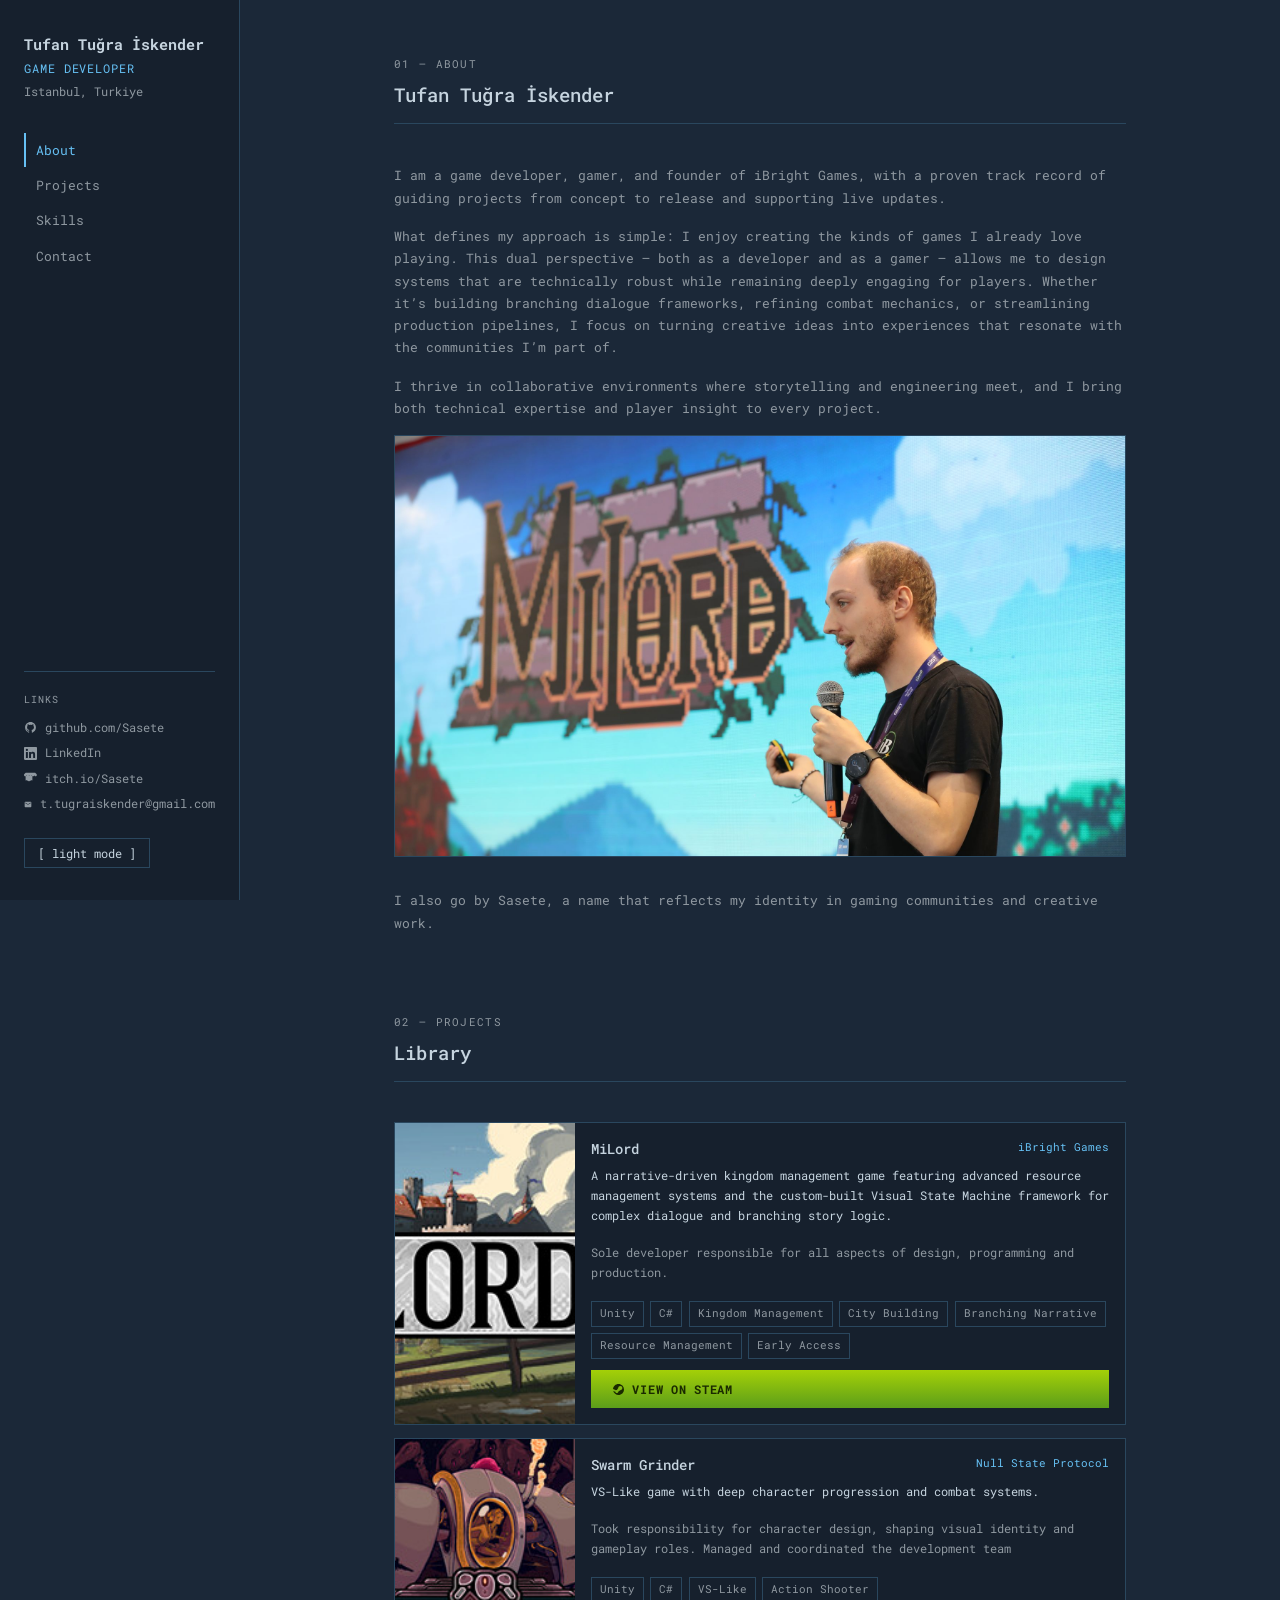
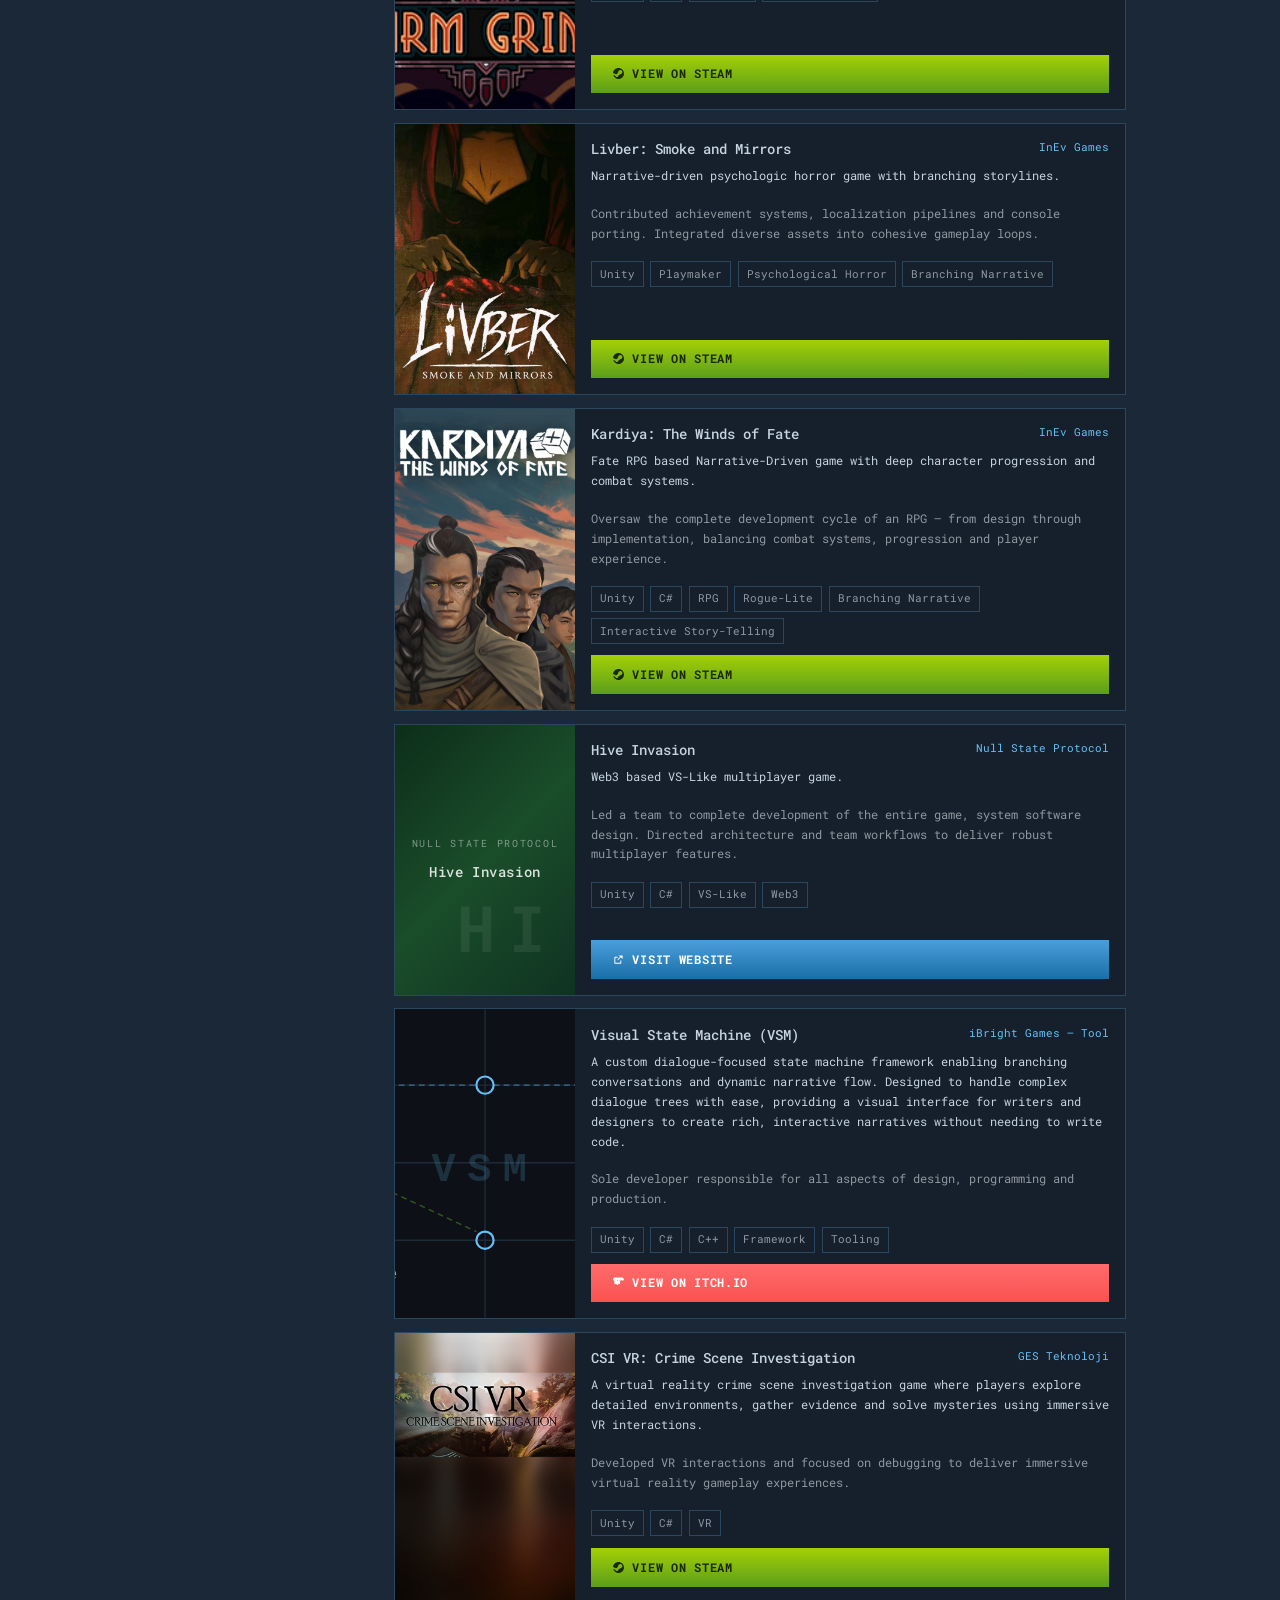
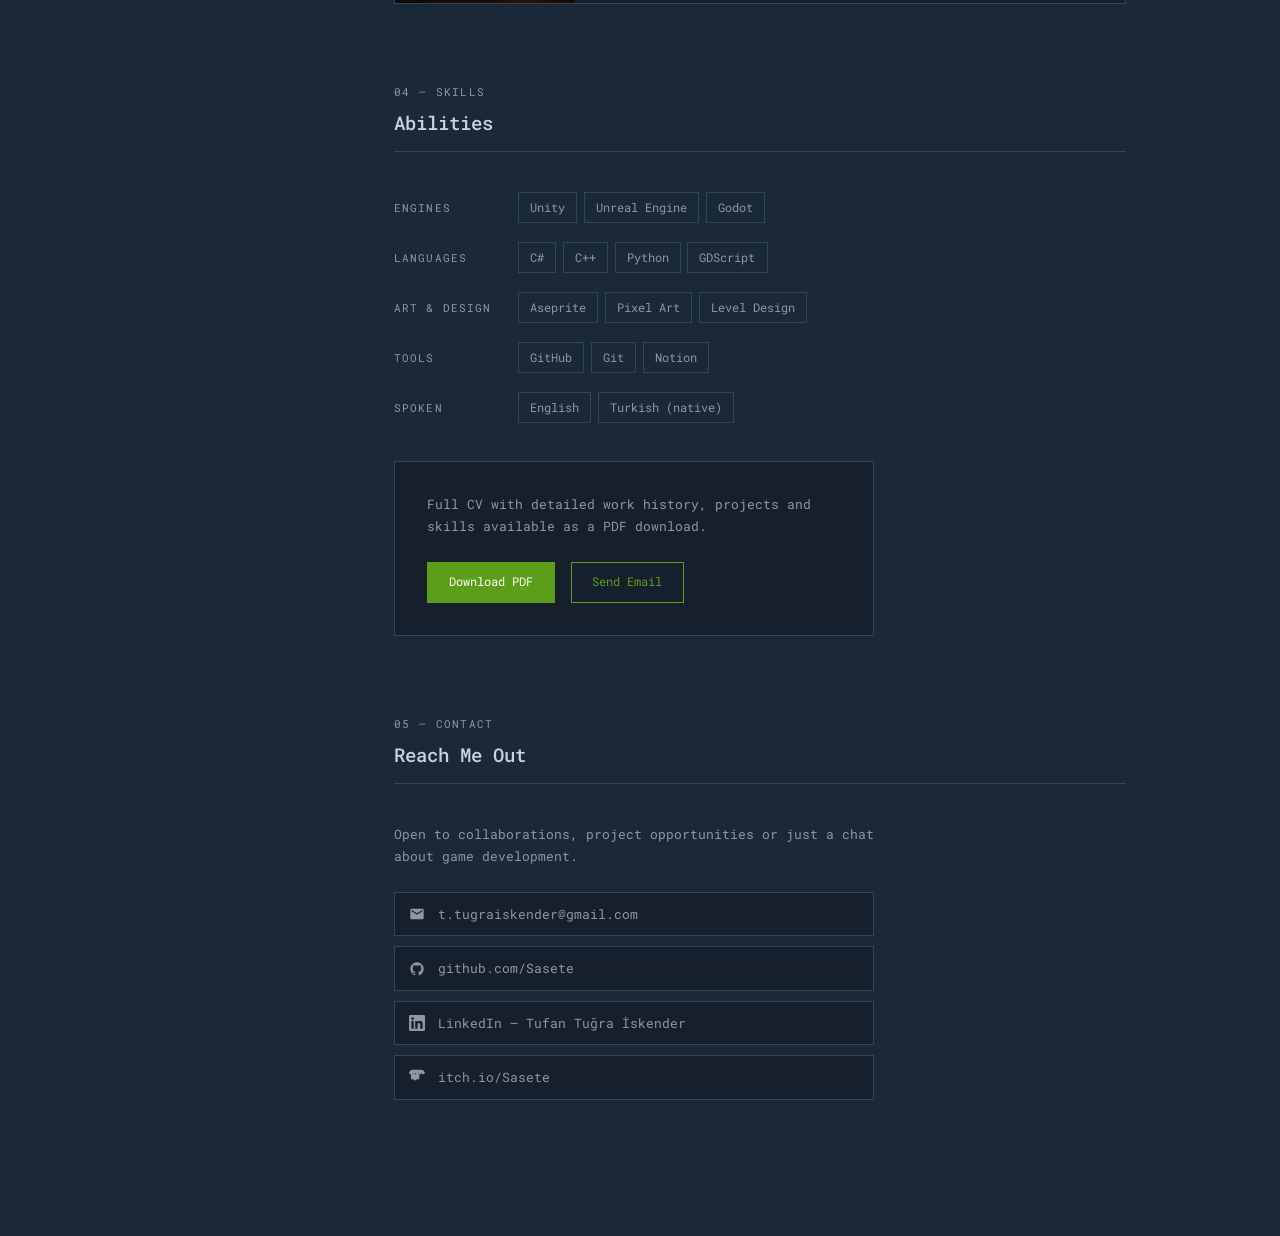
==== commit c2a7aae0: "about me improvement" ====
--- a/index.html
+++ b/index.html
@@ -69,20 +69,20 @@
     </div>
     <div class="about-bio">
       <p>
-        A passionate game developer and the founder of <strong>iBright Games</strong>, with hands-on
-        experience across the full development lifecycle — from prototyping to publishing.
+        I am a game developer, gamer, and founder of iBright Games, with a proven track record of guiding projects from concept to release and supporting live updates.
       </p>
       <p>
-        Shipped multiple titles including <strong>MiLord</strong>, and <strong>Livber: Smoke and Mirrors</strong>, while contributing updates to live projects like
-        <strong>Swarm Grinder</strong>.
+        What defines my approach is simple: I enjoy creating the kinds of games I already love playing. This dual perspective — both as a developer and as a gamer — allows me to design systems that are technically robust while remaining deeply engaging for players. Whether it’s building branching dialogue frameworks, refining combat mechanics, or streamlining production pipelines, I focus on turning creative ideas into experiences that resonate with the communities I’m part of.
       </p>
       <p>
-        I love diving into new engines and tools — if there's a system to build or a pipeline
-        to figure out, I'm probably already halfway through it.
+        I thrive in collaborative environments where storytelling and engineering meet, and I bring both technical expertise and player insight to every project.
       </p>
       <div class="about-photo">
         <img src="hero.png" alt="Tufan Tuğra İskender presenting MiLord">
       </div>
+      <p>
+        I also go by Sasete, a name that reflects my identity in gaming communities and creative work.
+      </p>
     </div>
   </section>
 
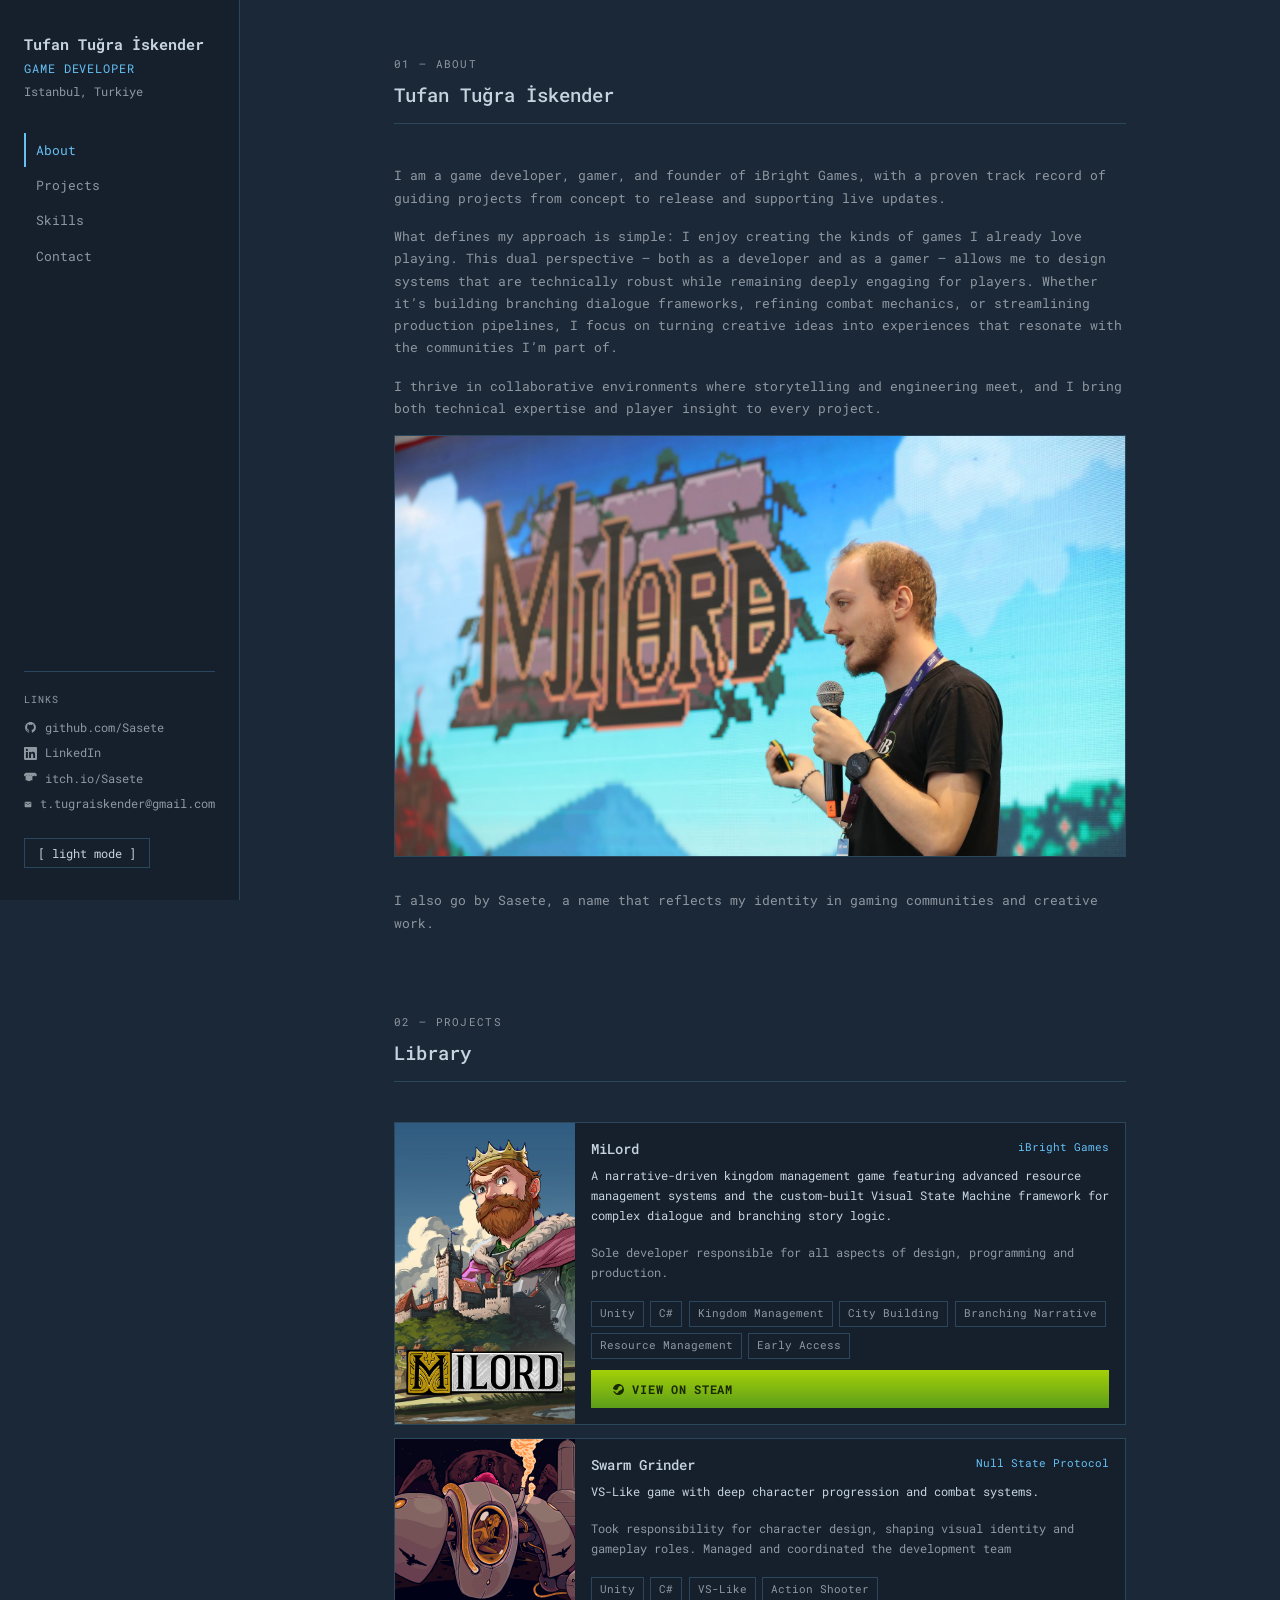
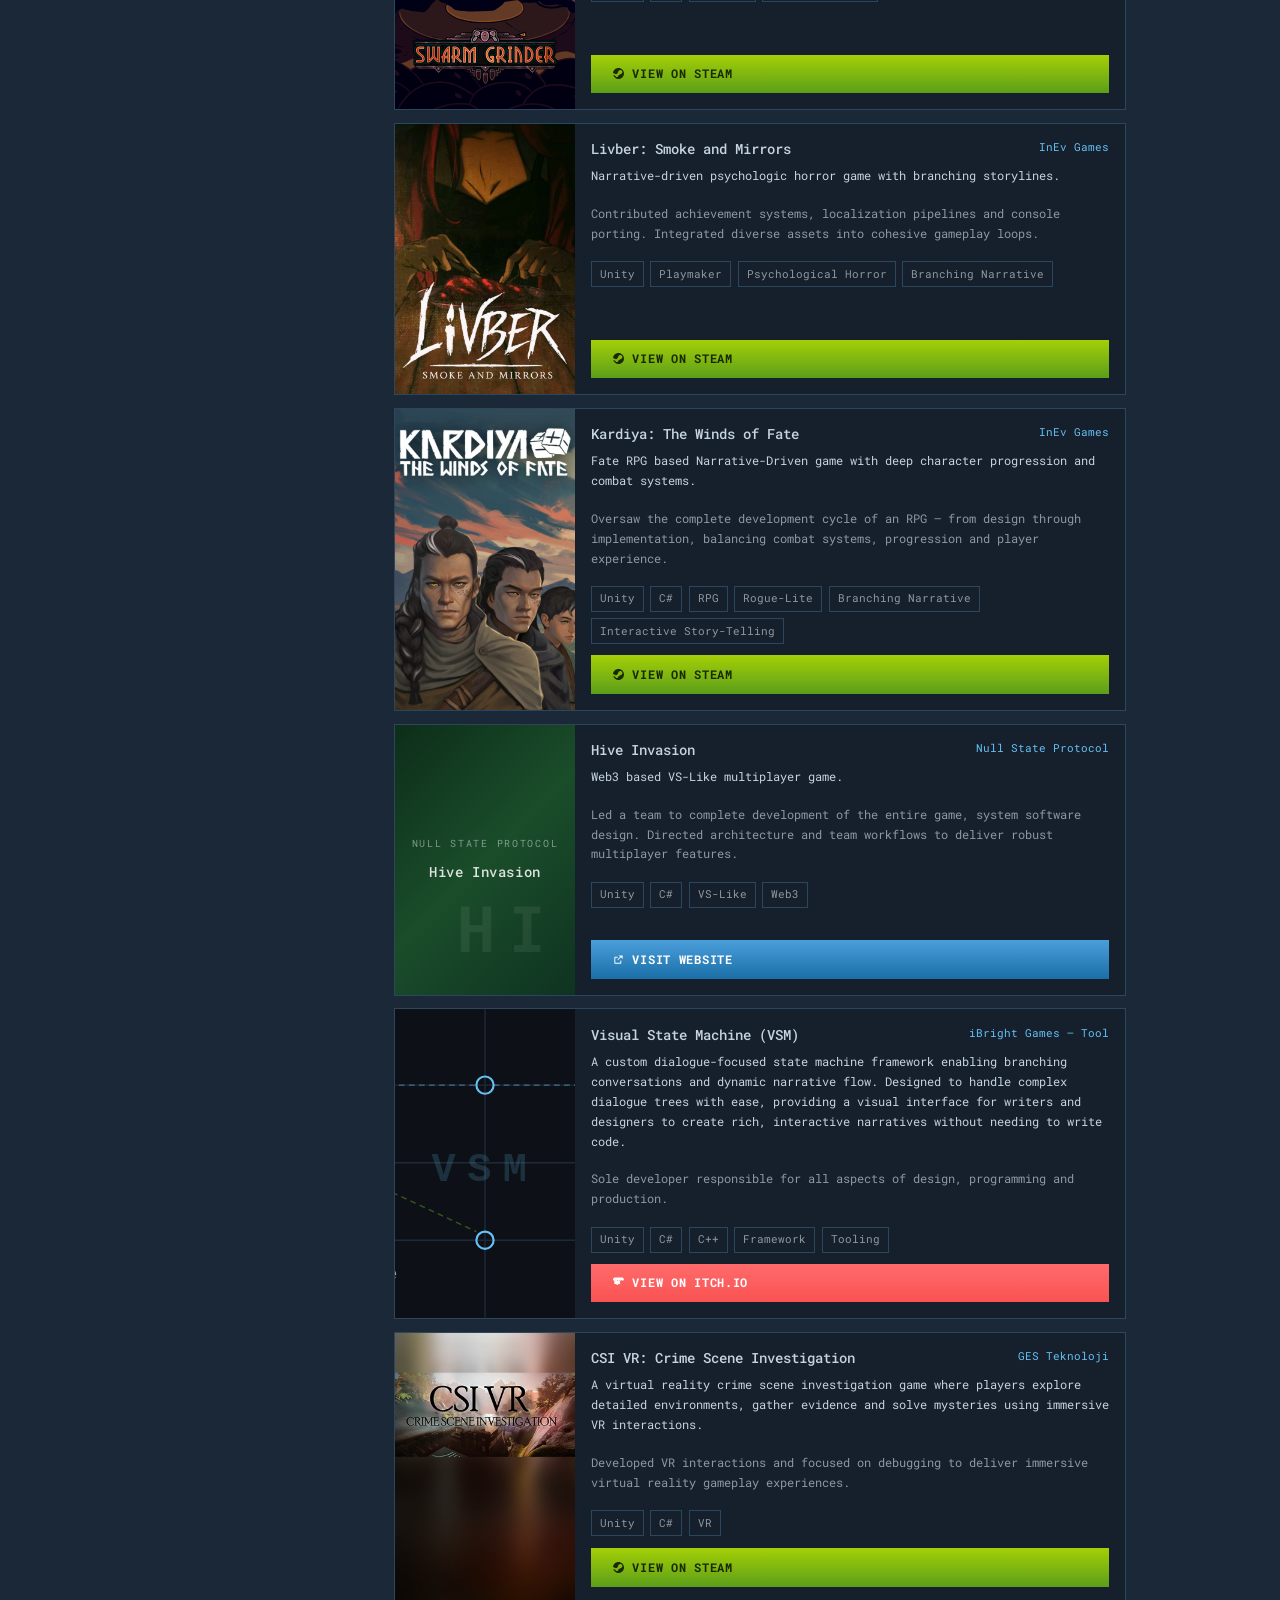
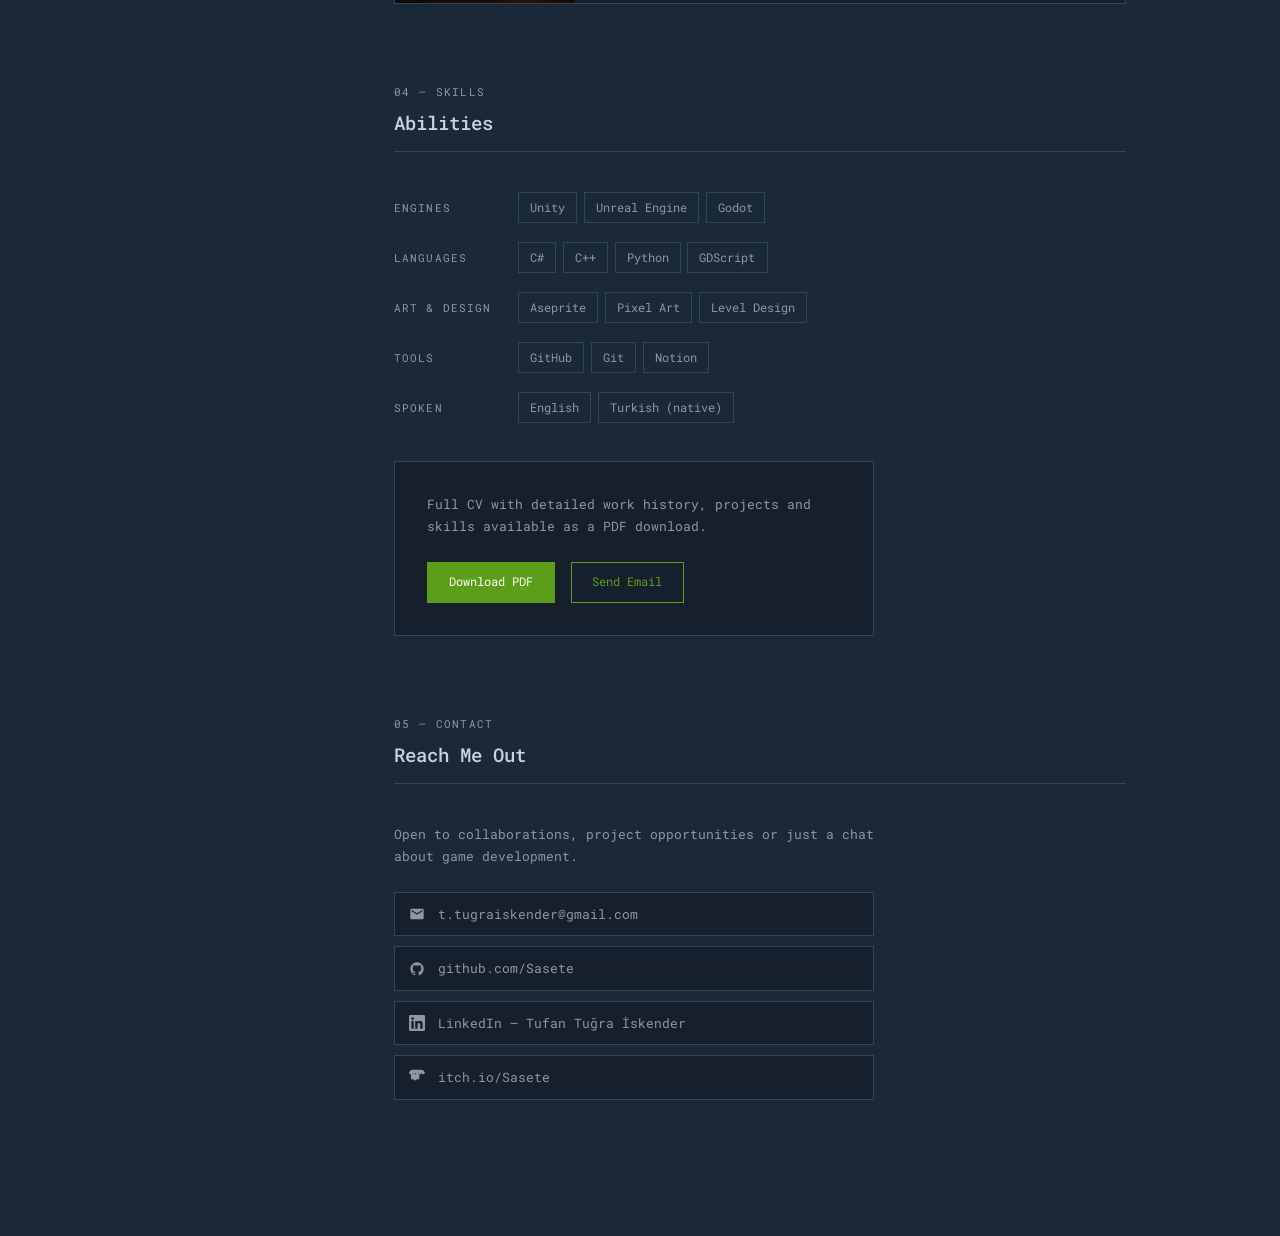
==== commit 55712629: "tab icon" ====
--- a/index.html
+++ b/index.html
@@ -4,6 +4,7 @@
   <meta charset="UTF-8" />
   <meta name="viewport" content="width=device-width, initial-scale=1.0" />
   <title>Tufan Tuğra İskender — Game Developer</title>
+  <link rel="icon" type="image/png" href="favicon.png" />
   <link href="https://fonts.googleapis.com/css2?family=Roboto+Mono:wght@300;400;500;700&display=swap" rel="stylesheet" />
   <link rel="stylesheet" href="style.css" />
 
